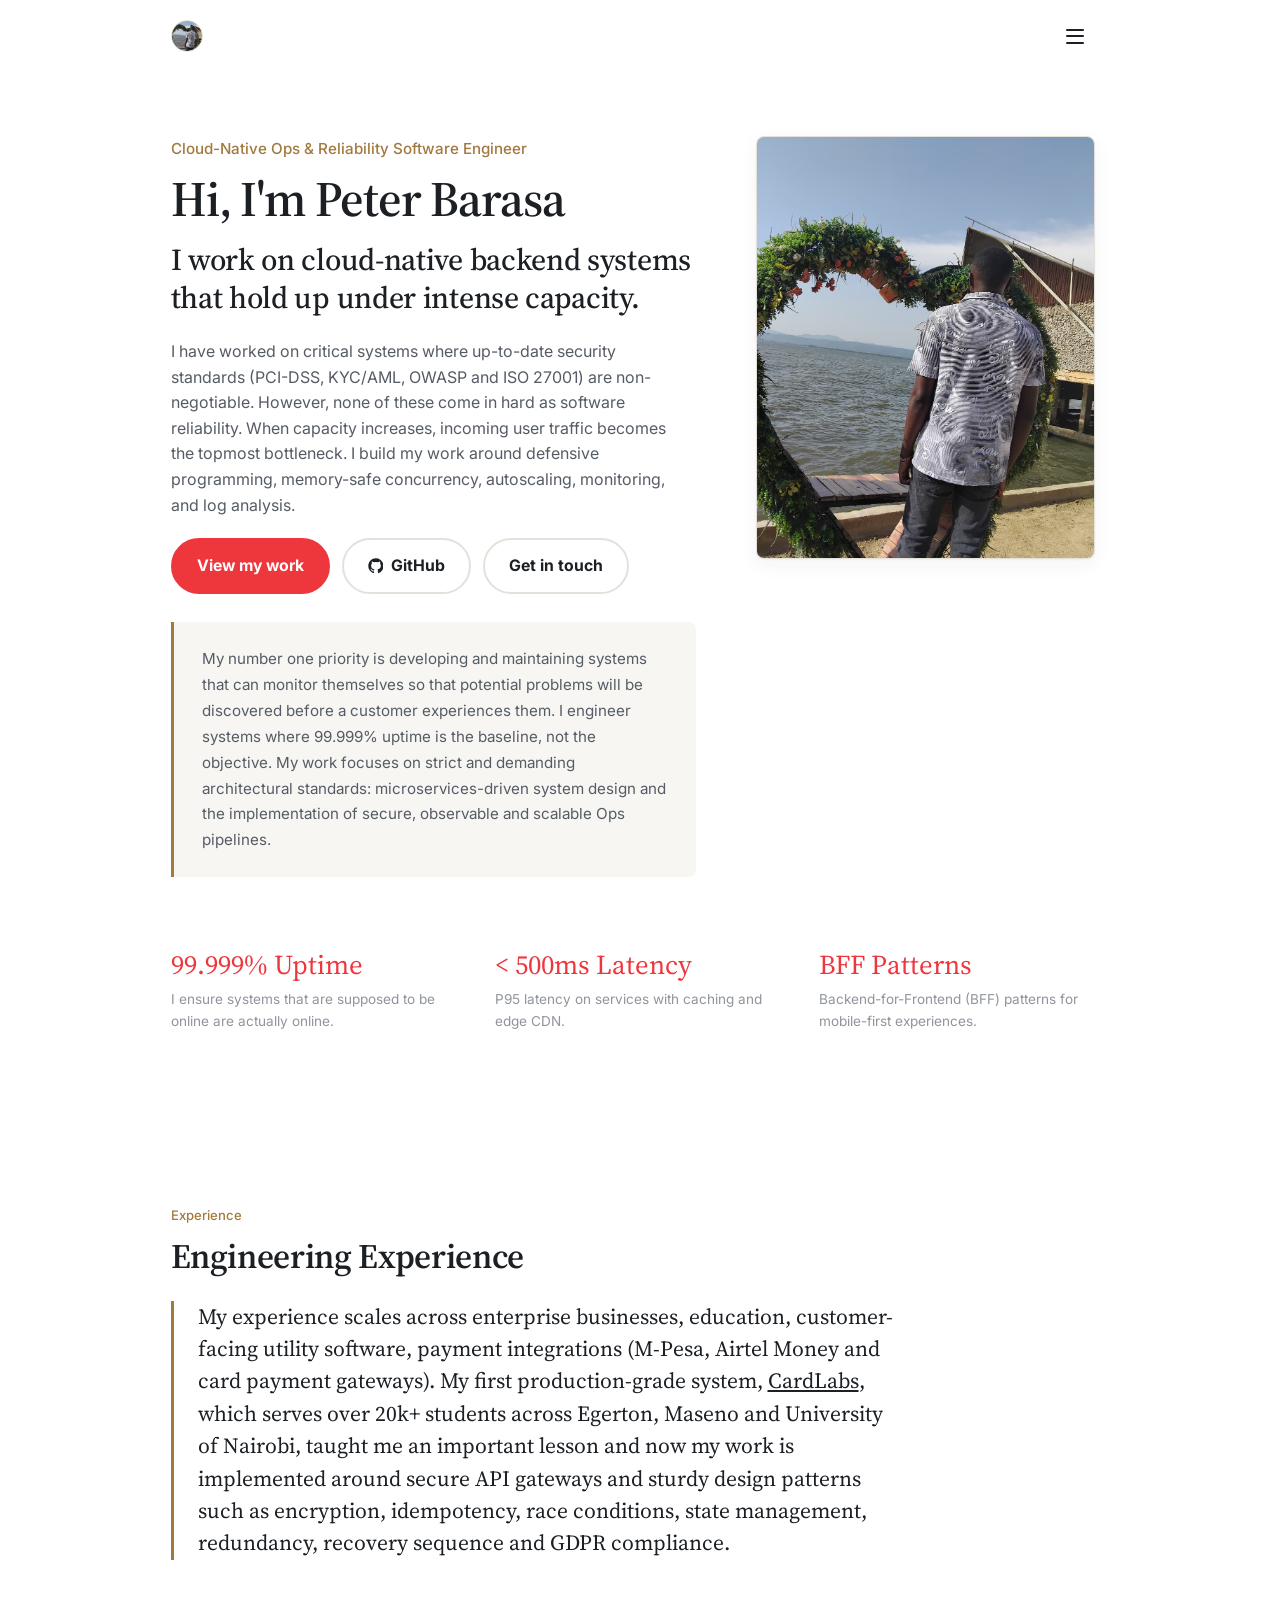
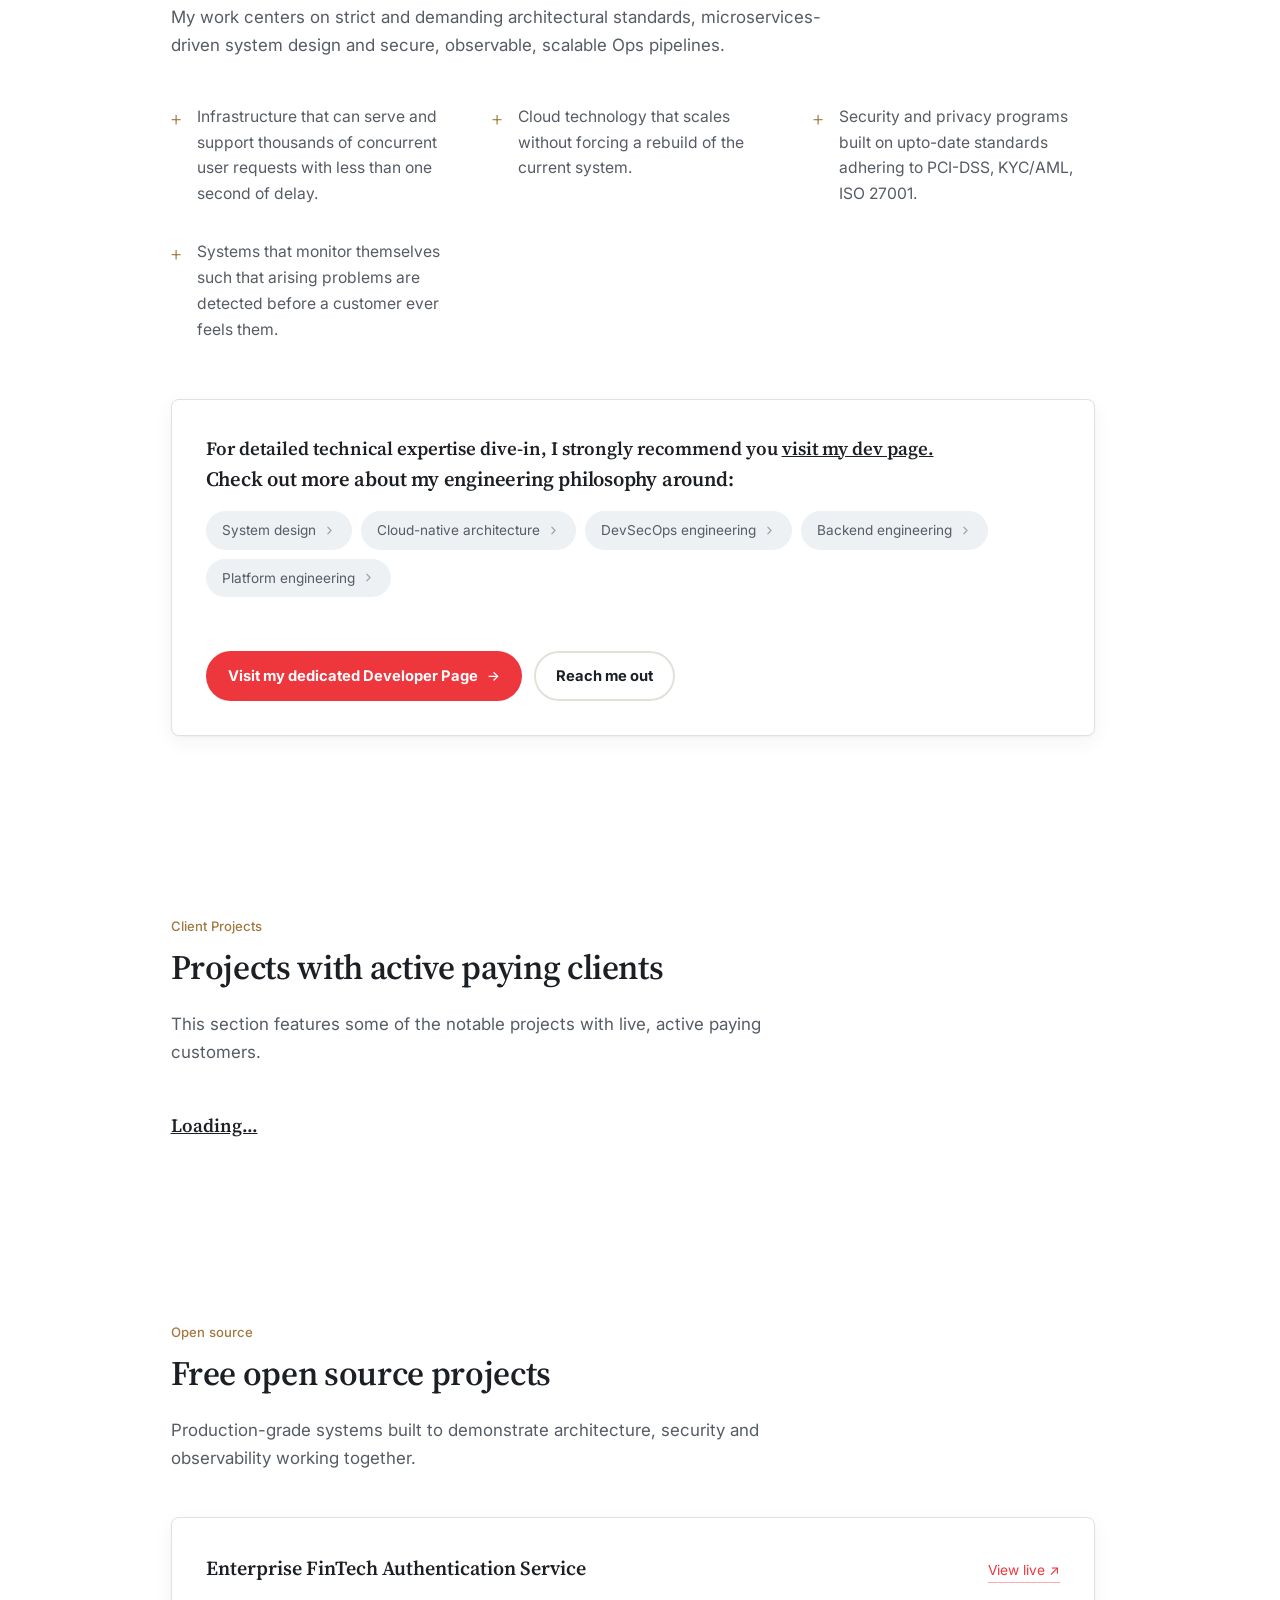
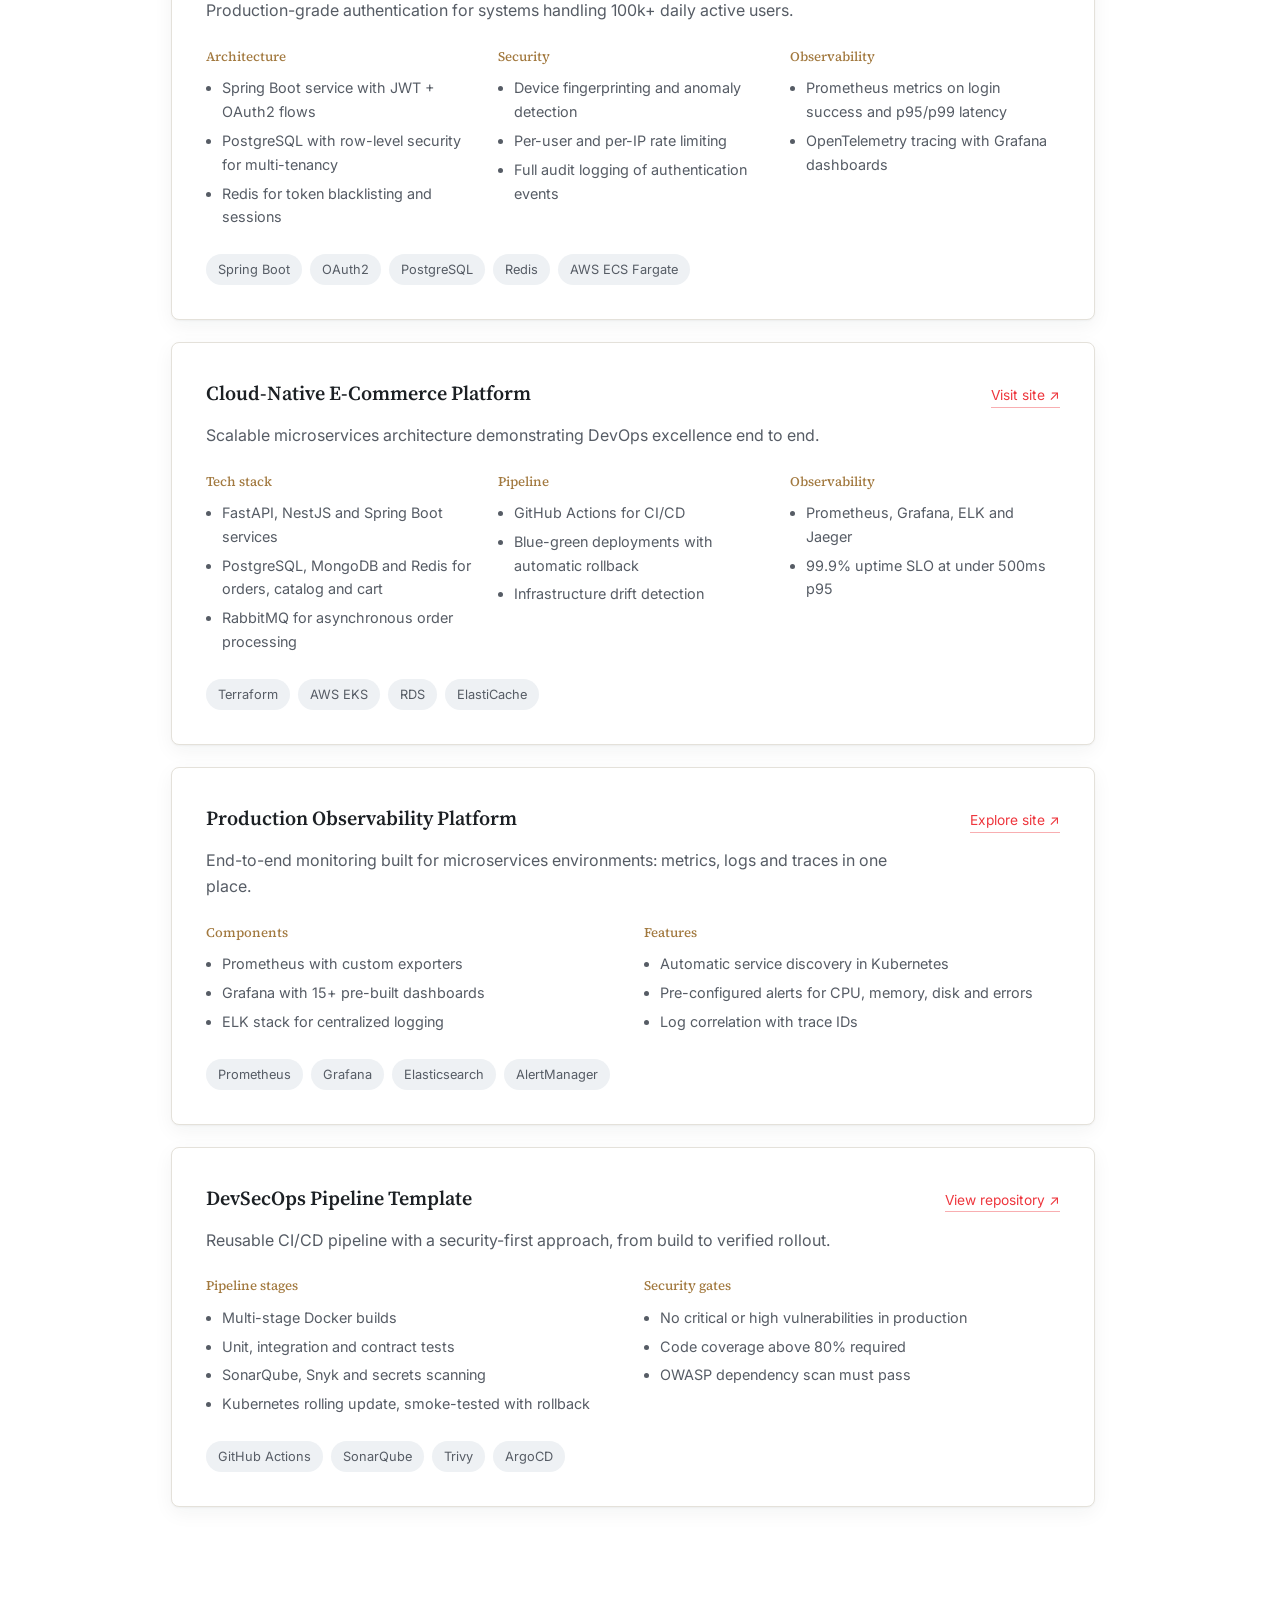
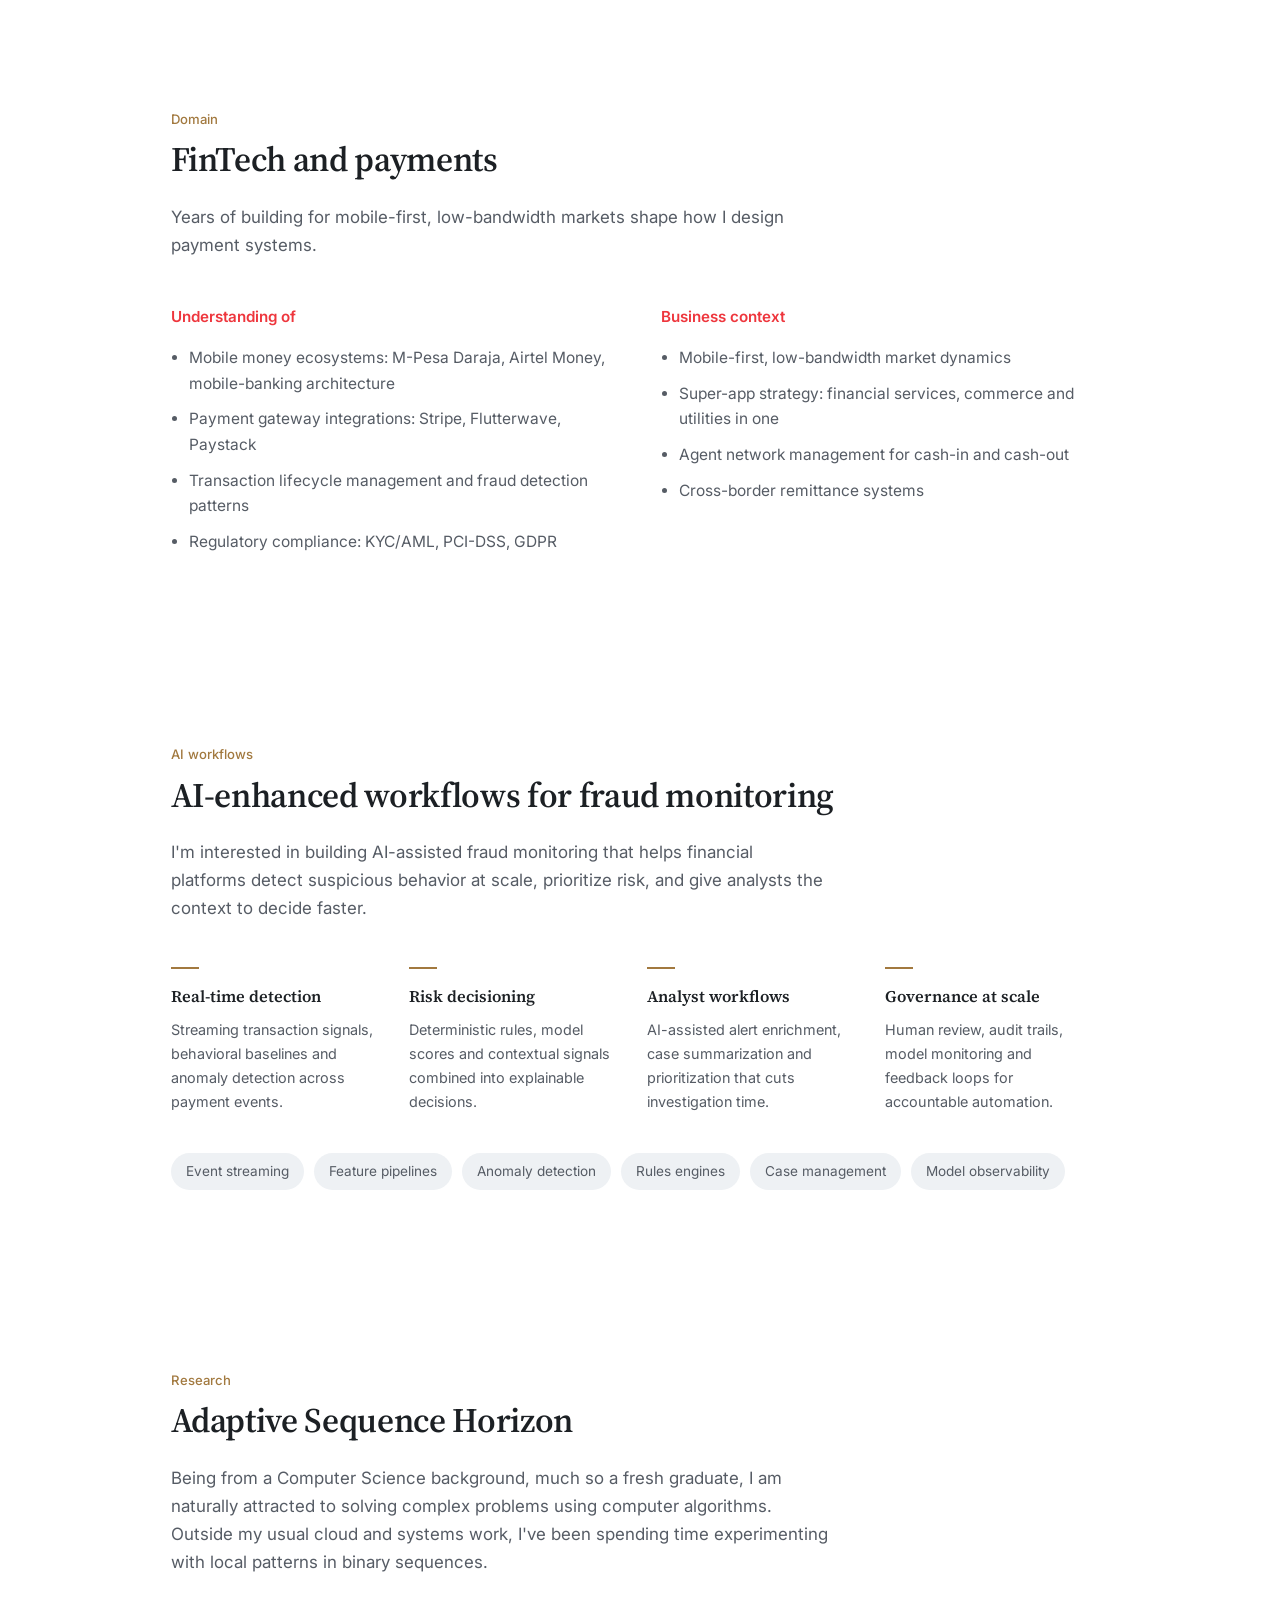
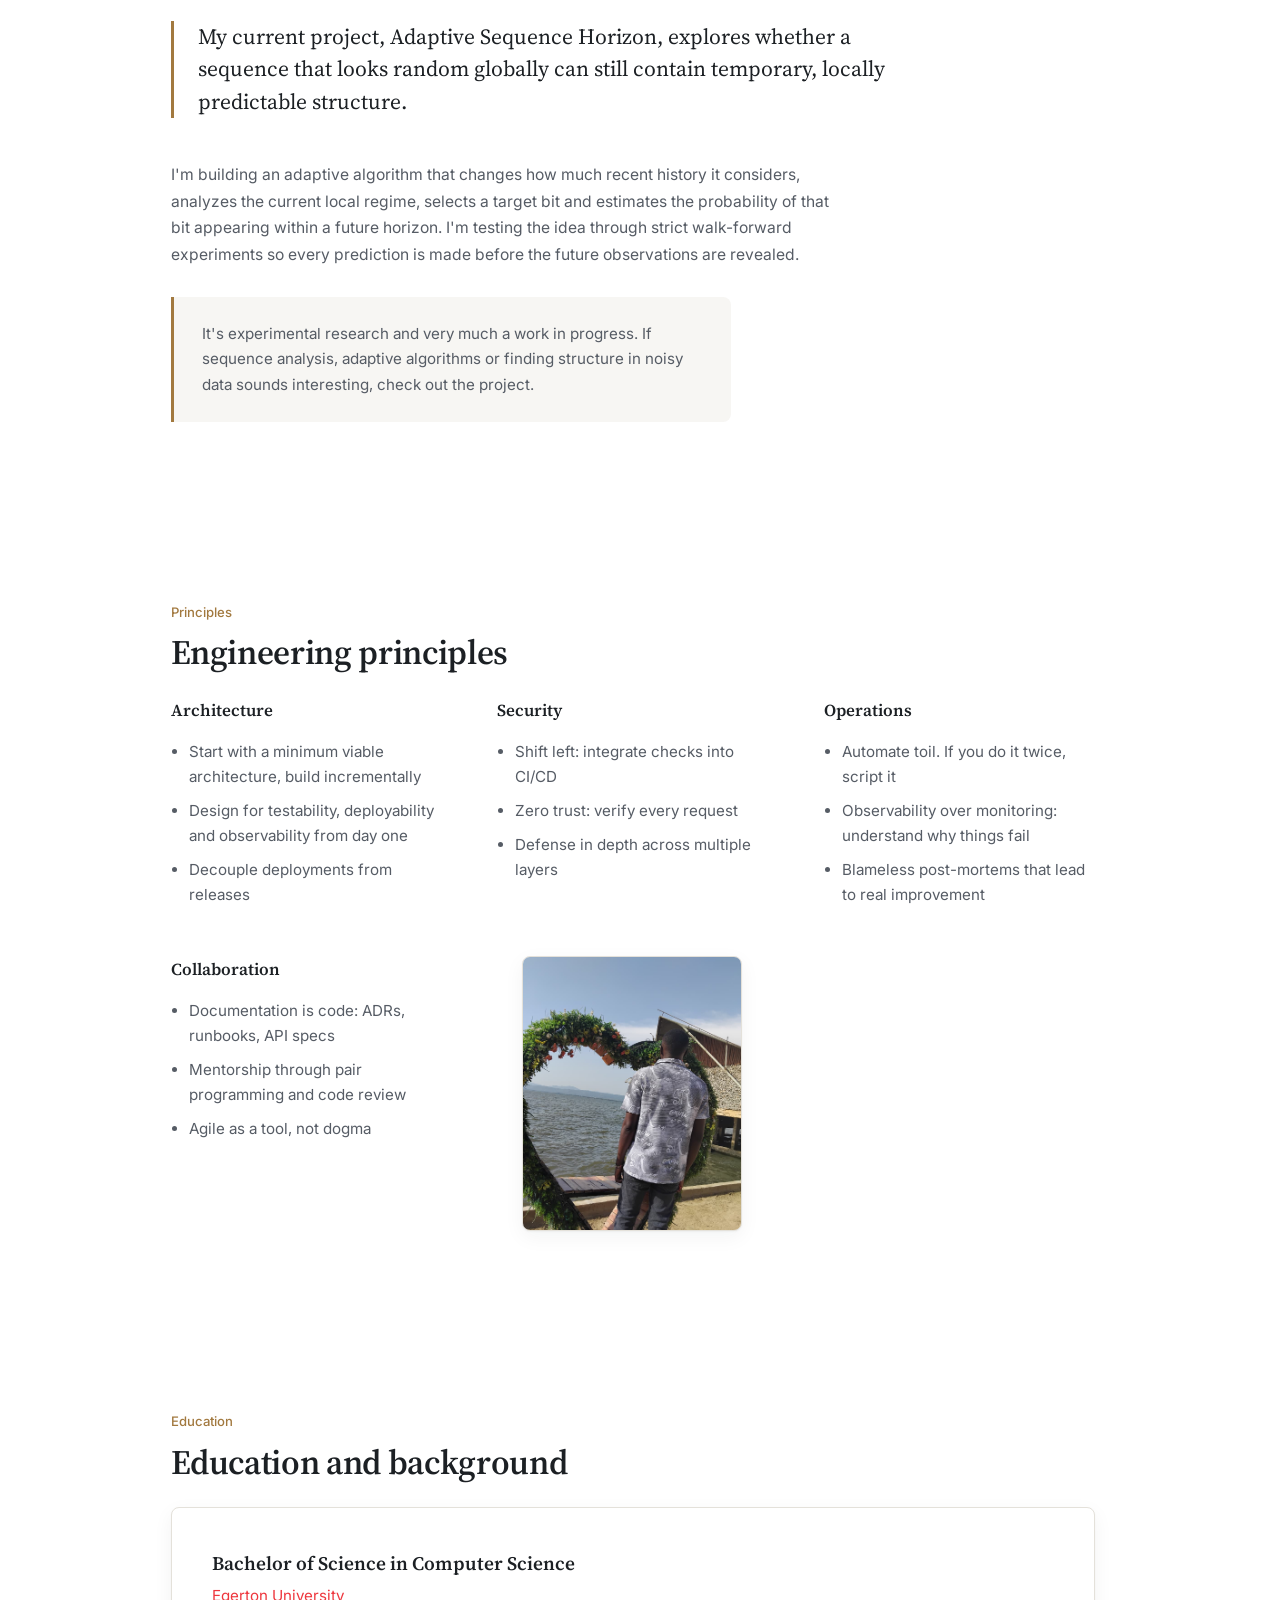
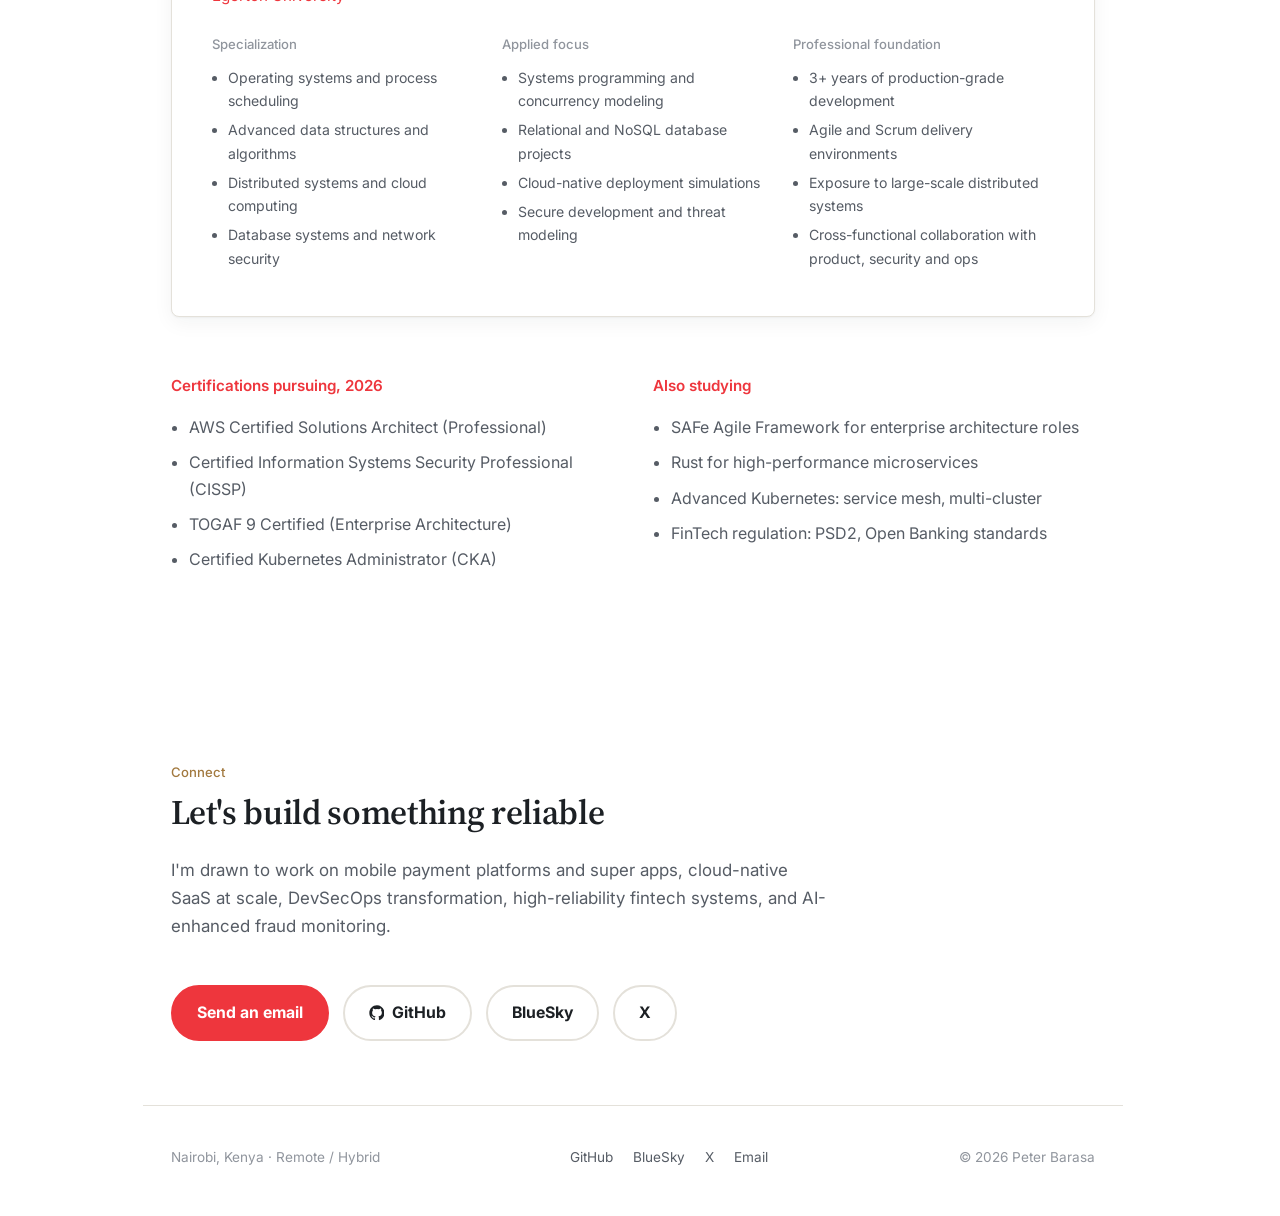
==== index.html @ 42e32252 "Update main.html->index.html for GitHub Pages" ====
<!DOCTYPE html>
<html lang="en">

<head>
  <meta charset="UTF-8">
  <meta name="viewport" content="width=device-width, initial-scale=1, viewport-fit=cover">
  <title>Peter Barasa | Cloud-Native Backend &amp; DevSecOps Engineer</title>
  <link rel="icon"
    href="data:image/svg+xml,<svg xmlns=%22http://www.w3.org/2000/svg%22 viewBox=%220 0 100 100%22><text y=%22.9em%22 font-size=%2290%22>◆</text></svg>">
  <link rel="preconnect" href="https://fonts.googleapis.com">
  <link rel="preconnect" href="https://fonts.gstatic.com" crossorigin>
  <link rel="preload" as="image" href="static/me.jpeg" fetchpriority="high">
  <script>
    document.documentElement.classList.add('fonts-loading');
  </script>
  <link
    href="https://fonts.googleapis.com/css2?family=Source+Serif+4:opsz,wght@8..60,400;8..60,500;8..60,600;8..60,700&family=Inter:wght@400;500;600&display=swap"
    rel="stylesheet">
  <style>
    :root {
      --bg: #ffffff;
      --bg-soft: #f7f6f3;
      --surface: #ffffff;
      --ink: #1c2024;
      --ink-soft: #565c65;
      --ink-faint: #90959d;
      --line: #e4e1da;
      --accent: #EE363D;
      --accent-soft: #eef1f4;
      --gold: #a2793f;
      --gold-soft: #f4ede1;
      --shadow: 0 1px 2px rgba(28, 32, 36, 0.04), 0 6px 20px rgba(28, 32, 36, 0.05);
      --radius: 8px;
      --font-serif: 'Source Serif 4', Georgia, 'Times New Roman', serif;
      --font-sans: 'Inter', -apple-system, BlinkMacSystemFont, 'Segoe UI', sans-serif;
      --header-h: 74px;
      --skel-base: var(--bg-soft);
      --skel-hi: var(--line);
      color-scheme: light;
    }

    @media (prefers-color-scheme: dark) {
      :root:not([data-theme="light"]) {
        --bg: #15171b;
        --bg-soft: #1b1e23;
        --surface: #1e2126;
        --ink: #edeae3;
        --ink-soft: #a4a9b3;
        --ink-faint: #6d7278;
        --line: #2c2f35;
        --accent: #a9c1dd;
        --accent-soft: #232a33;
        --gold: #d3ac74;
        --gold-soft: #2c2416;
        --shadow: 0 1px 2px rgba(0, 0, 0, 0.2), 0 8px 24px rgba(0, 0, 0, 0.3);
        color-scheme: dark;
      }
    }

    :root[data-theme="dark"] {
      --bg: #15171b;
      --bg-soft: #1b1e23;
      --surface: #1e2126;
      --ink: #edeae3;
      --ink-soft: #a4a9b3;
      --ink-faint: #6d7278;
      --line: #2c2f35;
      --accent: #a9c1dd;
      --accent-soft: #232a33;
      --gold: #d3ac74;
      --gold-soft: #2c2416;
      --shadow: 0 1px 2px rgba(0, 0, 0, 0.2), 0 8px 24px rgba(0, 0, 0, 0.3);
      color-scheme: dark;
    }

    * {
      box-sizing: border-box;
    }

    html {
      scroll-behavior: smooth;
      scroll-padding-top: calc(var(--header-h, 74px) + 16px + env(safe-area-inset-top, 0px));
      scrollbar-gutter: stable;
    }

    body {
      margin: 0;
      background: var(--bg);
      color: var(--ink);
      font-family: var(--font-sans);
      font-size: 16px;
      line-height: 1.65;
      padding-top: env(safe-area-inset-top, 0px);
      padding-bottom: env(safe-area-inset-bottom, 0px);
      -webkit-font-smoothing: antialiased;
    }

    img {
      max-width: 100%;
      display: block;
    }

    html.fonts-loading .hero,
    html.fonts-loading .nav-name {
      visibility: hidden;
    }

    a {
      color: inherit;
    }

    ::selection {
      background: var(--accent);
      color: #fff;
    }

    :focus-visible {
      outline: 2px solid var(--accent);
      outline-offset: 3px;
    }

    .wrap {
      width: 100%;
      max-width: 980px;
      margin-inline: auto;
      padding-inline: clamp(20px, 4vw, 28px);
    }

    h1,
    h2,
    h3,
    h4 {
      font-family: var(--font-serif);
      font-weight: 600;
      margin: 0;
      color: var(--ink);
    }

    p {
      margin: 0;
    }

    header.nav {
      position: sticky;
      top: env(safe-area-inset-top, 0px);
      z-index: 80;
      background: color-mix(in srgb, var(--bg) 88%, transparent);
      -webkit-backdrop-filter: blur(12px);
      backdrop-filter: blur(12px);
      transition: background-color .25s ease;
    }

    body.sidebar-locked header.nav {
      background: var(--bg);
    }

    .nav-inner {
      width: 100%;
      max-width: 980px;
      margin-inline: auto;
      padding-inline: clamp(20px, 4vw, 28px);
      padding-block: 16px;
      display: flex;
      align-items: center;
      justify-content: space-between;
      gap: 20px;
    }

    .nav-id {
      display: flex;
      align-items: center;
      gap: 11px;
      text-decoration: none;
      font-family: var(--font-serif);
      font-weight: 600;
      font-size: 1.05rem;
      min-width: 0;
      color: var(--accent);
    }

    .nav-id .avatar {
      width: 32px;
      height: 32px;
      border-radius: 50%;
      border: 1px solid var(--line);
      flex-shrink: 0;
      overflow: hidden;
    }

    .nav-id .avatar img {
      width: 100%;
      height: 100%;
      object-fit: cover;
      display: block;
    }

    .nav-id .nav-name {
      white-space: nowrap;
      overflow: hidden;
      text-overflow: ellipsis;
      min-width: 0;
    }

    .menu-btn {
      --line-w: 18px;
      --line-h: 1.5px;
      --line-gap: 5px;
      --shift: calc(var(--line-h) + var(--line-gap));
      display: flex;
      flex-direction: column;
      align-items: center;
      justify-content: center;
      gap: var(--line-gap);
      width: 40px;
      height: 40px;
      padding: 0;
      margin: 0;
      border: 0;
      border-radius: 8px;
      background: transparent;
      box-shadow: none;
      cursor: pointer;
      flex-shrink: 0;
      -webkit-tap-highlight-color: transparent;
      transition: background-color .15s ease;
    }

    .menu-btn:hover {
      background: var(--accent-soft);
    }

    .menu-btn:active {
      background: color-mix(in srgb, var(--accent-soft) 60%, var(--line));
    }

    .menu-btn .bar {
      display: block;
      width: var(--line-w);
      height: var(--line-h);
      background: var(--ink);
      border-radius: 1px;
      transition: transform .3s cubic-bezier(.4, 0, .2, 1), opacity .2s ease;
      will-change: transform, opacity;
    }

    .menu-btn[aria-expanded="true"] .bar:nth-child(1) {
      transform: translateY(var(--shift)) rotate(45deg);
    }

    .menu-btn[aria-expanded="true"] .bar:nth-child(2) {
      opacity: 0;
    }

    .menu-btn[aria-expanded="true"] .bar:nth-child(3) {
      transform: translateY(calc(-1 * var(--shift))) rotate(-45deg);
    }

    .sidebar-overlay {
      position: fixed;
      top: calc(var(--header-h, 74px) + env(safe-area-inset-top, 0px));
      left: 0;
      right: 0;
      bottom: 0;
      background: rgba(20, 22, 26, 0.35);
      opacity: 0;
      pointer-events: none;
      transition: opacity .28s ease;
      z-index: 60;
    }

    .sidebar-overlay.open {
      opacity: 1;
      pointer-events: auto;
    }

    .sidebar {
      position: fixed;
      top: 0;
      right: 0;
      height: 100%;
      width: min(300px, 80vw);
      padding-top: calc(var(--header-h, 74px) + env(safe-area-inset-top, 0px));
      background: var(--surface);
      border-left: 1px solid var(--line);
      box-shadow: -16px 0 40px -24px rgba(20, 22, 26, .35);
      z-index: 70;
      display: flex;
      flex-direction: column;
      transform: translateX(100%);
      visibility: hidden;
      transition: transform .28s cubic-bezier(.32, .72, .28, 1), visibility 0s linear .28s;
      will-change: transform;
    }

    .sidebar.open {
      transform: translateX(0);
      visibility: visible;
      transition: transform .28s cubic-bezier(.32, .72, .28, 1), visibility 0s;
    }

    nav.links {
      display: flex;
      flex-direction: column;
      gap: 2px;
      padding: 14px 12px;
      overflow-y: auto;
      flex: 1 1 auto;
      font-size: 0.95rem;
      -webkit-overflow-scrolling: touch;
    }

    nav.links a {
      position: relative;
      display: flex;
      align-items: center;
      gap: 13px;
      text-decoration: none;
      color: var(--ink-soft);
      font-weight: 500;
      padding: 12px 14px;
      border-radius: 10px;
      transition: background-color .18s ease, color .18s ease;
    }

    nav.links a svg {
      width: 18px;
      height: 18px;
      flex-shrink: 0;
      opacity: .65;
      transition: opacity .18s ease, color .18s ease;
    }

    nav.links a:hover,
    nav.links a:focus-visible {
      background: var(--accent-soft);
      color: var(--ink);
    }

    nav.links a:hover svg,
    nav.links a:focus-visible svg {
      opacity: 1;
      color: var(--accent);
    }

    nav.links a.active {
      background: var(--accent-soft);
      color: var(--accent);
      font-weight: 600;
    }

    nav.links a.active svg {
      opacity: 1;
      color: var(--accent);
    }

    nav.links a.active::before {
      content: "";
      position: absolute;
      right: -12px;
      top: 50%;
      transform: translateY(-50%);
      width: 3px;
      height: 20px;
      border-radius: 3px 0 0 3px;
      background: var(--accent);
    }

    .sidebar-foot {
      margin-top: auto;
      padding: 14px 16px calc(16px + env(safe-area-inset-bottom, 0px));
      border-top: 1px solid var(--line);
      display: flex;
      gap: 8px;
    }

    .sidebar-foot a {
      flex: 1 1 0;
      text-align: center;
      text-decoration: none;
      font-size: 0.78rem;
      font-weight: 500;
      color: var(--ink-soft);
      background: var(--bg-soft);
      border: 1px solid var(--line);
      padding: 9px 6px;
      border-radius: 10px;
      transition: color .18s ease, border-color .18s ease;
    }

    .sidebar-foot a:hover {
      color: var(--accent);
      border-color: var(--accent);
    }

    body.sidebar-locked {
      overflow: hidden;
    }

    @media (prefers-reduced-motion: reduce) {

      .sidebar,
      .sidebar-overlay,
      nav.links a,
      nav.links a svg,
      .menu-btn .bar {
        transition: none !important;
      }
    }

    section {
      padding-block: clamp(56px, 8vw, 88px);
    }

    section.alt {
      background: var(--bg-soft);
    }

    .eyebrow {
      font-size: 0.82rem;
      color: var(--gold);
      margin-bottom: 14px;
      font-weight: 500;
    }

    h2 {
      font-size: clamp(1.6rem, 2.8vw, 2.15rem);
      margin-bottom: 16px;
      letter-spacing: -0.01em;
    }

    .lede {
      color: var(--ink-soft);
      max-width: 60ch;
      margin-bottom: clamp(28px, 4vw, 44px);
      font-size: 1.06rem;
    }

    /* ---------------------------------------------------------------
       HERO
       --------------------------------------------------------------- */

    .hero {
      padding-block: clamp(32px, 5vw, 72px) clamp(40px, 6vw, 80px);
    }

    .hero-grid {
      display: grid;
      grid-template-columns: minmax(0, 1.12fr) minmax(0, 0.72fr);
      gap: clamp(28px, 5vw, 60px);
      align-items: start;
    }

    .hero .role {
      font-size: clamp(0.82rem, 1.4vw, 0.95rem);
      color: var(--gold);
      font-weight: 500;
      margin-bottom: 10px;
    }

    .hero h1 {
      font-size: clamp(1.9rem, 5.4vw, 3.1rem);
      line-height: 1.13;
      letter-spacing: -0.02em;
      margin-bottom: 14px;
      text-wrap: balance;
    }

    .hero .headline {
      font-family: var(--font-serif);
      font-size: clamp(1.35rem, 3vw, 1.9rem);
      line-height: 1.25;
      letter-spacing: -0.01em;
      font-weight: 500;
      color: var(--ink);
      margin-bottom: 22px;
      max-width: 42ch;
      text-wrap: balance;
    }

    .hero .desc-primary {
      color: var(--ink-soft);
      font-size: clamp(0.92rem, 1.3vw, 1rem);
      max-width: 50ch;
      margin-bottom: 20px;
      line-height: 1.6;
    }

    /* --- Hero callout: "Operating principle" (minimal) --- */

    .hero-note {
      margin-top: 28px;
      max-width: 56ch;
      padding: clamp(18px, 2.6vw, 24px) clamp(20px, 3vw, 28px);
      background: var(--bg-soft);
      border-left: 3px solid var(--gold);
      border-radius: 0 var(--radius) var(--radius) 0;
    }

    .hero-note p {
      color: var(--ink-soft);
      font-size: 0.95rem;
      line-height: 1.7;
    }

    .hero-ctas {
      display: flex;
      gap: 12px;
      flex-wrap: nowrap;
    }

    .btn {
      font-family: var(--font-sans);
      font-size: 0.99rem;
      font-weight: bold;
      padding: 13px 24px;
      border-radius: 40px;
      text-decoration: none;
      display: inline-flex;
      align-items: center;
      gap: 8px;
      border: 2px solid var(--line);
      color: var(--ink);
      transition: border-color .15s ease, background-color .15s ease;
      white-space: nowrap;
    }

    .btn.primary {
      background: var(--accent);
      border-color: var(--accent);
      color: #fff;
    }

    .btn.primary:hover {
      background: color-mix(in srgb, var(--accent) 85%, black);
    }

    .btn:not(.primary):hover {
      border-color: var(--accent);
    }

    .btn-icon {
      width: 1em;
      height: 1em;
      display: block;
      flex-shrink: 0;
    }

    .hero-photo {
      justify-self: end;
      width: 100%;
      max-width: 340px;
      aspect-ratio: 4 / 5;
      border-radius: var(--radius);
      overflow: hidden;
      border: 1px solid var(--line);
      background: var(--bg-soft);
      box-shadow: var(--shadow);
    }

    .hero-photo img {
      width: 100%;
      height: 100%;
      object-fit: cover;
      object-position: center 22%;
    }

    .stat-strip {
      display: grid;
      grid-template-columns: repeat(3, minmax(0, 1fr));
      gap: clamp(24px, 4vw, 48px);
      margin-top: clamp(44px, 6vw, 68px);
      padding-top: 0;
    }

    .stat-strip .stat {
      padding-block: 4px;
    }

    .stat .num {
      font-family: var(--font-serif);
      font-size: clamp(1.35rem, 3vw, 1.7rem);
      color: var(--accent);
      display: block;
      line-height: 1.2;
    }

    .stat .label {
      font-size: 0.85rem;
      color: var(--ink-faint);
      margin-top: 6px;
      display: block;
    }

    .quote-block {
      font-family: var(--font-serif);
      font-size: clamp(1.15rem, 2.2vw, 1.35rem);
      line-height: 1.5;
      color: var(--ink);
      max-width: 66ch;
      margin: 0 0 clamp(32px, 4vw, 44px);
      padding-left: clamp(16px, 3vw, 24px);
      border-left: 3px solid var(--gold);
    }

    .motive-list {
      display: grid;
      grid-template-columns: repeat(auto-fit, minmax(260px, 1fr));
      gap: 32px 40px;
    }

    .motive-list .item {
      display: flex;
      gap: 16px;
    }

    .motive-list .mark {
      font-family: var(--font-serif);
      color: var(--gold);
      font-size: 1.2rem;
      flex-shrink: 0;
      line-height: 1.6;
    }

    .motive-list p {
      color: var(--ink-soft);
      font-size: 0.98rem;
    }

    .role-chips {
      display: flex;
      flex-wrap: wrap;
      gap: 10px;
      margin-top: 40px;
    }

    .chip {
      font-size: 0.85rem;
      color: var(--ink-soft);
      background: var(--accent-soft);
      padding: 7px 15px;
      border-radius: 40px;
    }

    /* ---------------------------------------------------------------
       ENGINEERING PHILOSOPHY TOPICS PANEL
       --------------------------------------------------------------- */

    .philosophy-topics {
      margin-top: clamp(36px, 5vw, 56px);
      padding: clamp(22px, 3.2vw, 34px);
      background: var(--surface);
      border: 1px solid var(--line);
      border-radius: var(--radius);
      box-shadow: var(--shadow);
    }

    .philosophy-topics .topics-title {
      font-family: var(--font-serif);
      font-size: clamp(1.05rem, 2.2vw, 1.28rem);
      font-weight: 600;
      line-height: 1.4;
      letter-spacing: -0.01em;
      color: var(--ink);
      margin-bottom: 18px;
    }

    .philosophy-topics .role-chips {
      margin-top: 0;
      gap: 9px;
    }

    a.chip {
      display: inline-flex;
      align-items: center;
      gap: 7px;
      text-decoration: none;
      border: 1px solid transparent;
    }

    a.chip .chip-arrow {
      width: 13px;
      height: 13px;
      flex-shrink: 0;
      opacity: .5;
      transition: transform .18s ease, opacity .18s ease;
    }

    a.chip:hover,
    a.chip:focus-visible {
      background: var(--bg);
      color: var(--accent);
      border-color: color-mix(in srgb, var(--accent) 45%, transparent);
    }

    a.chip:hover .chip-arrow,
    a.chip:focus-visible .chip-arrow {
      opacity: 1;
      transform: translateX(2px);
    }

    .topics-cta {
      display: flex;
      align-items: center;
      flex-wrap: wrap;
      gap: 12px;
      margin-top: clamp(22px, 3vw, 28px);
      padding-top: clamp(20px, 3vw, 26px);
    }

    .topics-cta .btn {
      font-size: 0.92rem;
      padding: 11px 20px;
    }

    @media (prefers-reduced-motion: reduce) {

      a.chip,
      a.chip .chip-arrow {
        transition: none !important;
      }
    }

    .arsenal-list {
      display: flex;
      flex-direction: column;
    }

    .arsenal-row {
      display: grid;
      grid-template-columns: minmax(180px, 240px) 1fr;
      gap: clamp(16px, 4vw, 32px);
      padding-block: clamp(24px, 3.5vw, 36px);
    }

    .arsenal-row h3 {
      font-size: 1.12rem;
    }

    .arsenal-row .kicker {
      display: block;
      font-size: 0.82rem;
      color: var(--gold);
      margin-bottom: 6px;
      font-family: var(--font-sans);
      font-weight: 500;
    }

    .arsenal-row .tools {
      color: var(--ink-faint);
      font-size: 0.88rem;
      margin-top: 10px;
    }

    .arsenal-row ul {
      margin: 0;
      padding-left: 18px;
      color: var(--ink-soft);
      font-size: 0.95rem;
    }

    .arsenal-row li {
      margin-bottom: 6px;
    }

    .project {
      background: var(--surface);
      border: 1px solid var(--line);
      border-radius: var(--radius);
      padding: clamp(22px, 3.4vw, 34px);
      margin-bottom: 22px;
      box-shadow: var(--shadow);
    }

    .project-head {
      display: flex;
      justify-content: space-between;
      align-items: baseline;
      gap: 16px;
      flex-wrap: wrap;
      margin-bottom: 12px;
    }

    .project-head h3 {
      font-size: 1.25rem;
    }

    .project-head a.visit {
      font-size: 0.86rem;
      color: var(--accent);
      text-decoration: none;
      border-bottom: 1px solid color-mix(in srgb, var(--accent) 40%, transparent);
      white-space: nowrap;
      font-family: var(--font-sans);
    }

    .project-head a.visit:hover {
      border-color: var(--accent);
    }

    .project p.desc {
      color: var(--ink-soft);
      margin-bottom: 22px;
      max-width: 70ch;
    }

    .project-cols {
      display: grid;
      grid-template-columns: repeat(auto-fit, minmax(190px, 1fr));
      gap: 22px;
      margin-bottom: 20px;
    }

    .project-cols h4 {
      font-size: 0.82rem;
      color: var(--gold);
      margin: 0 0 9px;
      font-weight: 500;
    }

    .project-cols ul {
      margin: 0;
      padding-left: 16px;
      font-size: 0.9rem;
      color: var(--ink-soft);
    }

    .project-cols li {
      margin-bottom: 5px;
    }

    .stack-row {
      display: flex;
      flex-wrap: wrap;
      gap: 8px;
    }

    .stack-row span {
      font-size: 0.8rem;
      color: var(--ink-soft);
      background: var(--accent-soft);
      padding: 5px 12px;
      border-radius: 40px;
    }

    .two-col {
      display: grid;
      grid-template-columns: repeat(auto-fit, minmax(260px, 1fr));
      gap: clamp(28px, 5vw, 56px);
    }

    .two-col h4 {
      font-size: 0.95rem;
      color: var(--accent);
      margin-bottom: 16px;
      font-family: var(--font-sans);
      font-weight: 600;
    }

    .two-col ul {
      margin: 0;
      padding-left: 18px;
      color: var(--ink-soft);
      font-size: 0.97rem;
    }

    .two-col li {
      margin-bottom: 10px;
    }

    .flow-grid {
      display: grid;
      grid-template-columns: repeat(auto-fit, minmax(190px, 1fr));
      gap: clamp(22px, 3vw, 28px);
      margin-bottom: 36px;
    }

    .flow-card h4 {
      font-size: 1.02rem;
      margin-bottom: 8px;
      font-family: var(--font-serif);
    }

    .flow-card p {
      font-size: 0.9rem;
      color: var(--ink-soft);
    }

    .flow-card .rule {
      width: 28px;
      height: 2px;
      background: var(--gold);
      margin-bottom: 14px;
    }

    .principle-grid {
      display: grid;
      grid-template-columns: repeat(3, minmax(0, 1fr));
      gap: clamp(28px, 4vw, 40px) clamp(32px, 5vw, 56px);
    }

    .principle-grid h4 {
      font-size: 1.05rem;
      margin-bottom: 14px;
    }

    .principle-grid ul {
      margin: 0;
      padding-left: 18px;
      color: var(--ink-soft);
      font-size: 0.95rem;
    }

    .principle-grid li {
      margin-bottom: 9px;
    }

    .principle-photo {
      justify-self: center;
      align-self: start;
      width: 100%;
      max-width: 220px;
      aspect-ratio: 4 / 5;
      border-radius: var(--radius);
      border: 1px solid var(--line);
      box-shadow: var(--shadow);
    }

    .principle-photo img {
      width: 100%;
      height: 100%;
      object-fit: cover;
      object-position: center 22%;
    }

    .edu-block {
      background: var(--surface);
      border: 1px solid var(--line);
      border-radius: var(--radius);
      padding: clamp(24px, 4vw, 40px);
      box-shadow: var(--shadow);
    }

    .edu-block h3 {
      font-size: 1.2rem;
      margin-bottom: 4px;
    }

    .edu-block .school {
      color: var(--accent);
      font-size: 0.95rem;
      margin-bottom: 26px;
      display: block;
      font-family: var(--font-sans);
    }

    .edu-cols {
      display: grid;
      grid-template-columns: repeat(auto-fit, minmax(200px, 1fr));
      gap: clamp(22px, 3vw, 30px);
    }

    .edu-cols h4 {
      font-size: 0.82rem;
      color: var(--ink-faint);
      margin-bottom: 10px;
      font-family: var(--font-sans);
      font-weight: 500;
    }

    .edu-cols ul {
      margin: 0;
      padding-left: 16px;
      font-size: 0.88rem;
      color: var(--ink-soft);
    }

    .edu-cols li {
      margin-bottom: 6px;
    }

    .cert-cols {
      display: grid;
      grid-template-columns: repeat(auto-fit, minmax(240px, 1fr));
      gap: clamp(28px, 4vw, 40px);
      margin-top: 56px;
    }

    .cert-cols h4 {
      font-size: 0.95rem;
      color: var(--accent);
      margin-bottom: 16px;
      font-family: var(--font-sans);
      font-weight: 600;
    }

    .cert-cols ul {
      margin: 0;
      padding-left: 18px;
      color: var(--ink-soft);
    }

    .cert-cols li {
      margin-bottom: 9px;
    }

    .connect-ctas {
      display: flex;
      gap: 14px;
      flex-wrap: wrap;
    }

    footer {
      padding: 40px 0 48px;
      border-top: 1px solid var(--line);
    }

    .footer-inner {
      display: flex;
      justify-content: space-between;
      align-items: center;
      flex-wrap: wrap;
      gap: 14px;
      font-size: 0.85rem;
      color: var(--ink-faint);
    }

    .footer-links {
      display: flex;
      gap: 20px;
      flex-wrap: wrap;
    }

    .footer-links a {
      text-decoration: none;
      color: var(--ink-soft);
    }

    .footer-links a:hover {
      color: var(--accent);
    }

    .media {
      position: relative;
      overflow: hidden;
      background-color: var(--skel-base);
      background-image: linear-gradient(90deg,
          var(--skel-base) 25%,
          var(--skel-hi) 37%,
          var(--skel-base) 63%);
      background-size: 400% 100%;
      background-repeat: no-repeat;
      background-position: 100% 50%;
      animation: skeleton-sweep 1.4s ease-in-out infinite;
    }

    @keyframes skeleton-sweep {
      0% {
        background-position: 100% 50%;
      }

      100% {
        background-position: 0% 50%;
      }
    }

    .media>img {
      opacity: 0;
      transition: opacity .35s ease;
    }

    .media.is-loaded,
    .media.is-error {
      animation: none;
      background-image: none;
    }

    .media.is-loaded>img,
    .media.is-error>img {
      opacity: 1;
    }

    @media (prefers-reduced-motion: reduce) {
      .media {
        animation: none;
      }

      .media>img {
        transition: none;
      }
    }

    /* ---------------------------------------------------------------
       RESPONSIVE
       --------------------------------------------------------------- */

    @media (max-width: 900px) {
      .hero-grid {
        grid-template-columns: 1fr;
        gap: 26px;
      }

      .hero-photo {
        order: -1;
        justify-self: start;
        width: clamp(170px, 34vw, 250px);
        max-width: none;
      }

      .stat-strip {
        grid-template-columns: 1fr;
        gap: 20px;
      }

      .principle-grid {
        grid-template-columns: repeat(2, minmax(0, 1fr));
      }
    }

    @media (max-width: 560px) {
      body {
        font-size: 15.5px;
      }

      .nav-inner {
        padding-block: 13px;
      }

      .hero-ctas {
        flex-direction: row;
        flex-wrap: nowrap;
        gap: 6px;
      }

      .hero-ctas .btn {
        flex: 1 1 0;
        min-width: 0;
        justify-content: center;
        padding: 11px 6px;
        font-size: clamp(0.72rem, 2.7vw, 0.84rem);
        gap: 5px;
      }

      .hero-ctas .btn-icon {
        width: 0.95em;
        height: 0.95em;
      }

      .hero-note {
        margin-top: 22px;
        max-width: none;
      }

      .project-head {
        flex-direction: column;
        align-items: flex-start;
        gap: 6px;
      }

      .connect-ctas {
        flex-direction: column;
        align-items: stretch;
      }

      .connect-ctas .btn {
        justify-content: center;
      }

      .footer-inner {
        flex-direction: column;
        align-items: flex-start;
      }

      .principle-grid {
        grid-template-columns: 1fr;
      }

      .principle-photo {
        max-width: 200px;
      }

      .topics-cta {
        flex-direction: column;
        align-items: stretch;
        gap: 10px;
      }

      .topics-cta .btn {
        justify-content: center;
      }

      .philosophy-topics .role-chips {
        gap: 8px;
      }
    }

    @media (max-width: 380px) {
      .nav-id .nav-name {
        font-size: 0.98rem;
      }

      .hero-photo {
        width: clamp(150px, 46vw, 200px);
      }

      .hero-ctas {
        gap: 5px;
      }

      .hero-ctas .btn {
        padding: 10px 5px;
        font-size: 0.72rem;
        gap: 4px;
      }
    }
  </style>
</head>

<body>
  <header class="nav">
    <div class="nav-inner">
      <a class="nav-id" href="#top">
        <span class="avatar media">
          <img src="static/me.jpeg" alt="Peter Barasa" width="32" height="32" decoding="async">
        </span>
      </a>
      <button type="button" class="menu-btn" id="menuBtn" aria-expanded="false" aria-controls="sidebar"
        aria-label="Open menu">
        <span class="bar"></span>
        <span class="bar"></span>
        <span class="bar"></span>
      </button>
    </div>
  </header>

  <div class="sidebar-overlay" id="sidebarOverlay"></div>

  <aside class="sidebar" id="sidebar" aria-hidden="true">
    <nav class="links" aria-label="Section navigation">
      <a href="#philosophy">
        <svg viewBox="0 0 24 24" fill="none" stroke="currentColor" stroke-width="1.7" stroke-linecap="round"
          stroke-linejoin="round" aria-hidden="true">
          <path d="M9 18h6" />
          <path d="M10 22h4" />
          <path
            d="M15.09 14c.18-.98.65-1.74 1.41-2.5A4.65 4.65 0 0 0 18 8 6 6 0 0 0 6 8c0 1 .23 2.23 1.5 3.5A4.61 4.61 0 0 1 8.91 14" />
        </svg>
        Philosophy
      </a>
      <a href="#arsenal">
        <svg viewBox="0 0 24 24" fill="none" stroke="currentColor" stroke-width="1.7" stroke-linecap="round"
          stroke-linejoin="round" aria-hidden="true">
          <path d="M21 8.5 12 3.5 3 8.5v7L12 20.5l9-5v-7Z" />
          <path d="M3 8.5 12 13.5l9-5" />
          <path d="M12 13.5v7" />
        </svg>
        Arsenal
      </a>
      <a href="#projects">
        <svg viewBox="0 0 24 24" fill="none" stroke="currentColor" stroke-width="1.7" stroke-linecap="round"
          stroke-linejoin="round" aria-hidden="true">
          <path d="m12 2 9 5-9 5-9-5 9-5Z" />
          <path d="m3 12 9 5 9-5" />
          <path d="m3 17 9 5 9-5" />
        </svg>
        Projects
      </a>
      <a href="#domain">
        <svg viewBox="0 0 24 24" fill="none" stroke="currentColor" stroke-width="1.7" stroke-linecap="round"
          stroke-linejoin="round" aria-hidden="true">
          <rect x="2" y="5" width="20" height="14" rx="2.5" />
          <path d="M2 10h20" />
        </svg>
        FinTech
      </a>
      <a href="#ai-workflows">
        <svg viewBox="0 0 24 24" fill="none" stroke="currentColor" stroke-width="1.7" stroke-linecap="round"
          stroke-linejoin="round" aria-hidden="true">
          <path d="M12 2.5 13.9 8 19.5 9.9 13.9 11.8 12 17.3 10.1 11.8 4.5 9.9 10.1 8 12 2.5Z" />
          <path d="M18.5 15.5 19.3 17.7 21.5 18.5 19.3 19.3 18.5 21.5 17.7 19.3 15.5 18.5 17.7 17.7 18.5 15.5Z" />
        </svg>
        AI Workflows
      </a>
      <a href="#research">
        <svg viewBox="0 0 24 24" fill="none" stroke="currentColor" stroke-width="1.7" stroke-linecap="round"
          stroke-linejoin="round" aria-hidden="true">
          <path d="M3 17 9 11l4 4 8-8" />
          <path d="M15 7h6v6" />
        </svg>
        Research
      </a>
      <a href="#education">
        <svg viewBox="0 0 24 24" fill="none" stroke="currentColor" stroke-width="1.7" stroke-linecap="round"
          stroke-linejoin="round" aria-hidden="true">
          <path d="M22 9.5 12 4.5 2 9.5l10 5 10-5Z" />
          <path d="M6 11.8V16c0 1.4 2.7 2.5 6 2.5s6-1.1 6-2.5v-4.2" />
        </svg>
        Education
      </a>
      <a href="#connect">
        <svg viewBox="0 0 24 24" fill="none" stroke="currentColor" stroke-width="1.7" stroke-linecap="round"
          stroke-linejoin="round" aria-hidden="true">
          <rect x="2.5" y="4.5" width="19" height="15" rx="2.5" />
          <path d="m3.5 7 8.5 6 8.5-6" />
        </svg>
        Connect
      </a>
    </nav>
    <div class="sidebar-foot">
      <a href="https://github.com/barasapeter" target="_blank" rel="noopener">GitHub</a>
      <a href="https://bsky.app/profile/barasapeter.bsky.social" target="_blank" rel="noopener">BlueSky</a>
      <a href="https://x.com/devilmusk" target="_blank" rel="noopener">X</a>
    </div>
  </aside>

  <main id="top">
    <section class="hero wrap">
      <div class="hero-grid">
        <div>
          <p class="role">Cloud-Native Ops &amp; Reliability Software Engineer</p>
          <h1>Hi, I'm Peter Barasa</h1>
          <p class="headline">I work on cloud-native backend systems that hold up under intense capacity.</p>
          <p class="desc desc-primary">I have worked on critical systems where up-to-date security standards
            (PCI-DSS, KYC/AML, OWASP and ISO 27001) are non-negotiable. However, none of these come in hard as
            software
            reliability. When capacity increases, incoming user traffic becomes the topmost bottleneck.

            I build my work around defensive programming, memory-safe concurrency, autoscaling, monitoring, and log
            analysis.
          </p>
          <div class="hero-ctas">
            <a class="btn primary" href="#projects">View my work</a>
            <a class="btn" href="https://github.com/barasapeter" target="_blank" rel="noopener">
              <svg class="btn-icon" viewBox="0 0 24 24" fill="currentColor" aria-hidden="true" focusable="false">
                <path
                  d="M12 .5C5.73.5.5 5.73.5 12c0 5.08 3.29 9.39 7.86 10.91.58.11.79-.25.79-.56v-2.17c-3.2.7-3.87-1.37-3.87-1.37-.53-1.34-1.3-1.7-1.3-1.7-1.06-.72.08-.71.08-.71 1.17.08 1.79 1.2 1.79 1.2 1.04 1.79 2.73 1.27 3.4.97.11-.75.41-1.27.74-1.56-2.55-.29-5.24-1.28-5.24-5.68 0-1.25.45-2.28 1.18-3.08-.12-.29-.51-1.46.11-3.05 0 0 .97-.31 3.18 1.18a11 11 0 0 1 5.79 0c2.21-1.49 3.18-1.18 3.18-1.18.62 1.59.23 2.76.11 3.05.73.8 1.18 1.83 1.18 3.08 0 4.41-2.7 5.38-5.26 5.67.42.36.79 1.07.79 2.16v3.2c0 .31.21.68.8.56C20.21 21.39 23.5 17.08 23.5 12 23.5 5.73 18.27.5 12 .5z" />
              </svg>
              GitHub
            </a>
            <a class="btn"
              href="https://cardlabs.cloud/cdn-cgi/l/email-protection#9bf9fae9fae8faebfeeffee9aea9dbfcf6faf2f7b5f8f4f6">Get
              in touch</a>
          </div>

          <aside class="hero-note">
            <p>My number one priority is developing and maintaining systems that can monitor themselves so that
              potential problems will be discovered before a customer experiences them.

              I engineer systems where 99.999% uptime is the baseline, not the objective. My work focuses on strict and
              demanding architectural standards: microservices-driven system design and the implementation of secure,
              observable and scalable Ops pipelines.</p>
          </aside>
        </div>
        <div class="hero-photo media">
          <img src="static/me.jpeg" alt="Portrait" width="680" height="850" fetchpriority="high" decoding="async">
        </div>
      </div>
      <div class="stat-strip">
        <div class="stat"><span class="num">99.999% Uptime</span><span class="label">I ensure systems that are supposed
            to be online are actually online.</span>
        </div>
        <div class="stat"><span class="num">&lt; 500ms Latency</span><span class="label">P95 latency on services with
            caching and edge CDN.</span>
        </div>
        <div class="stat"><span class="num">BFF Patterns</span><span class="label">Backend-for-Frontend (BFF) patterns
            for mobile-first experiences.</span></div>
      </div>
    </section>

    <section id="philosophy" class="wrap">
      <span class="eyebrow">Experience</span>
      <h2>Engineering Experience</h2>
      <div class="quote-block">My experience scales across enterprise businesses, education, customer-facing utility
        software, payment integrations (M-Pesa, Airtel Money and card payment gateways). My first production-grade
        system, <a href="https://app.cardlabs.cloud/">CardLabs</a>, which serves over 20k+ students across Egerton,
        Maseno and University of Nairobi, taught me an
        important lesson and now my work is implemented around secure API gateways and sturdy design patterns such as
        encryption, idempotency, race conditions, state management, redundancy, recovery sequence and GDPR compliance.
      </div>
      <p class="lede">My work centers on strict and demanding architectural standards, microservices-driven system
        design and
        secure, observable, scalable Ops pipelines.</p>
      <div class="motive-list">
        <div class="item"><span class="mark">+</span>
          <p>Infrastructure that can serve and support thousands of concurrent user requests with less than one second
            of delay.</p>
        </div>
        <div class="item"><span class="mark">+</span>
          <p>Cloud technology that scales without forcing a rebuild of the current system.</p>
        </div>
        <div class="item"><span class="mark">+</span>
          <p>Security and privacy programs built on upto-date standards adhering to PCI-DSS, KYC/AML, ISO 27001.</p>
        </div>
        <div class="item"><span class="mark">+</span>
          <p>Systems that monitor themselves such that arising problems are detected before a customer ever feels them.
          </p>
        </div>
      </div>

      <div class="philosophy-topics">
        <h3>For detailed technical expertise dive-in, I strongly recommend you <a
            href="https://detail-dev.cardlabs.cloud">visit my dev page.</a></h3>
        <h3 class="topics-title">Check out more about my engineering philosophy around:</h3>
        <div class="role-chips">
          <a class="chip" href="https://detail-dev.cardlabs.cloud">
            System design
            <svg class="chip-arrow" viewBox="0 0 24 24" fill="none" stroke="currentColor" stroke-width="2.2"
              stroke-linecap="round" stroke-linejoin="round" aria-hidden="true">
              <path d="m9 18 6-6-6-6" />
            </svg>
          </a>
          <a class="chip" href="https://detail-dev.cardlabs.cloud">
            Cloud-native architecture
            <svg class="chip-arrow" viewBox="0 0 24 24" fill="none" stroke="currentColor" stroke-width="2.2"
              stroke-linecap="round" stroke-linejoin="round" aria-hidden="true">
              <path d="m9 18 6-6-6-6" />
            </svg>
          </a>
          <a class="chip" href="https://detail-dev.cardlabs.cloud">
            DevSecOps engineering
            <svg class="chip-arrow" viewBox="0 0 24 24" fill="none" stroke="currentColor" stroke-width="2.2"
              stroke-linecap="round" stroke-linejoin="round" aria-hidden="true">
              <path d="m9 18 6-6-6-6" />
            </svg>
          </a>
          <a class="chip" href="https://detail-dev.cardlabs.cloud">
            Backend engineering
            <svg class="chip-arrow" viewBox="0 0 24 24" fill="none" stroke="currentColor" stroke-width="2.2"
              stroke-linecap="round" stroke-linejoin="round" aria-hidden="true">
              <path d="m9 18 6-6-6-6" />
            </svg>
          </a>
          <a class="chip" href="https://detail-dev.cardlabs.cloud">
            Platform engineering
            <svg class="chip-arrow" viewBox="0 0 24 24" fill="none" stroke="currentColor" stroke-width="2.2"
              stroke-linecap="round" stroke-linejoin="round" aria-hidden="true">
              <path d="m9 18 6-6-6-6" />
            </svg>
          </a>
        </div>
        <div class="topics-cta">
          <a class="btn primary" href="https://detail-dev.cardlabs.cloud">
            Visit my dedicated Developer Page
            <svg class="btn-icon" viewBox="0 0 24 24" fill="none" stroke="currentColor" stroke-width="2.2"
              stroke-linecap="round" stroke-linejoin="round" aria-hidden="true">
              <path d="M5 12h14" />
              <path d="m13 6 6 6-6 6" />
            </svg>
          </a>
          <a class="btn" href="#connect">Reach me out</a>
        </div>
      </div>
    </section>

    <section id="arsenal" class="wrap" style="background:none; display: none;">
      <span class="eyebrow">Arsenal</span>
      <h2>Technical arsenal</h2>
      <p class="lede">A working toolkit across cloud infrastructure, backend services, data, security and observability,
        assembled for financial-grade systems.</p>
      <div class="arsenal-list">
        <div class="arsenal-row">
          <div>
            <span class="kicker">Cloud &amp; infrastructure</span>
            <h3>AWS-first, multi-cloud aware</h3>
            <div class="tools">AWS · Azure · Terraform · Pulumi · Docker · Kubernetes · Helm</div>
          </div>
          <ul>
            <li>Multi-AZ, fault-tolerant architecture on EC2, ECS/EKS, Lambda, RDS and DynamoDB</li>
            <li>Modularized, drift-checked infrastructure as code across dev, staging and production</li>
            <li>Blue-green and canary deployments with automated scaling policies</li>
          </ul>
        </div>
        <div class="arsenal-row">
          <div>
            <span class="kicker">Backend &amp; APIs</span>
            <h3>Java, Python, Node and Go</h3>
            <div class="tools">Spring Boot · FastAPI · NestJS · Go · Rust (learning) · gRPC</div>
          </div>
          <ul>
            <li>High-performance async APIs handling 10,000+ requests per second</li>
            <li>Real-time systems built on WebSockets and server-sent events</li>
            <li>Low-latency payment microservices written in Go</li>
          </ul>
        </div>
        <div class="arsenal-row">
          <div>
            <span class="kicker">Data layer</span>
            <h3>Relational, NoSQL and cache</h3>
            <div class="tools">PostgreSQL · MongoDB · DynamoDB · Redis · Kafka · RabbitMQ</div>
          </div>
          <ul>
            <li>Query optimization for high-transaction systems</li>
            <li>Event sourcing and CQRS patterns with dead-letter handling</li>
            <li>Cache invalidation strategies and real-time pub/sub</li>
          </ul>
        </div>
        <div class="arsenal-row">
          <div>
            <span class="kicker">DevSecOps &amp; CI/CD</span>
            <h3>Security built into the pipeline</h3>
            <div class="tools">GitHub Actions · ArgoCD · Snyk · Trivy · SonarQube</div>
          </div>
          <ul>
            <li>Multi-stage pipelines: test, security scan, then deploy</li>
            <li>GitOps sync from Git into Kubernetes</li>
            <li>Automated rollback on deployment failure</li>
          </ul>
        </div>
        <div class="arsenal-row">
          <div>
            <span class="kicker">Observability &amp; SRE</span>
            <h3>Understanding why, not just when</h3>
            <div class="tools">Prometheus · Grafana · ELK · OpenTelemetry · Jaeger</div>
          </div>
          <ul>
            <li>SLI, SLO and SLA definition and tracking</li>
            <li>Distributed tracing across microservices</li>
            <li>ML-assisted anomaly detection and root-cause analysis</li>
          </ul>
        </div>
        <div class="arsenal-row">
          <div>
            <span class="kicker">Security &amp; identity</span>
            <h3>Zero trust, defense in depth</h3>
            <div class="tools">OAuth2/OIDC · JWT · Vault · RBAC/ABAC · WAF</div>
          </div>
          <ul>
            <li>Secrets management with Vault and AWS Secrets Manager</li>
            <li>Practices aligned with PCI-DSS, GDPR and ISO 27001</li>
            <li>Threat modeling and secure coding against the OWASP Top 10</li>
          </ul>
        </div>
      </div>
    </section>

    <section id="projects" class="wrap">
      <span class="eyebrow">Client Projects</span>
      <h2>Projects with active paying clients</h2>
      <p class="lede">This section features some of the notable projects with live, active paying customers.</p>
      <h3 style="text-decoration: underline;">Loading...</h3>
    </section>

    <section id="projects" class="wrap">
      <span class="eyebrow">Open source</span>
      <h2>Free open source projects</h2>
      <p class="lede">Production-grade systems built to demonstrate architecture, security and observability working
        together.</p>
      <div class="project">
        <div class="project-head">
          <h3>Enterprise FinTech Authentication Service</h3>
          <a class="visit" href="https://auth-core.cardlabs.cloud" target="_blank" rel="noopener">View live ↗</a>
        </div>
        <p class="desc">Production-grade authentication for systems handling 100k+ daily active users.</p>
        <div class="project-cols">
          <div>
            <h4>Architecture</h4>
            <ul>
              <li>Spring Boot service with JWT + OAuth2 flows</li>
              <li>PostgreSQL with row-level security for multi-tenancy</li>
              <li>Redis for token blacklisting and sessions</li>
            </ul>
          </div>
          <div>
            <h4>Security</h4>
            <ul>
              <li>Device fingerprinting and anomaly detection</li>
              <li>Per-user and per-IP rate limiting</li>
              <li>Full audit logging of authentication events</li>
            </ul>
          </div>
          <div>
            <h4>Observability</h4>
            <ul>
              <li>Prometheus metrics on login success and p95/p99 latency</li>
              <li>OpenTelemetry tracing with Grafana dashboards</li>
            </ul>
          </div>
        </div>
        <div class="stack-row"><span>Spring
            Boot</span><span>OAuth2</span><span>PostgreSQL</span><span>Redis</span><span>AWS ECS Fargate</span></div>
      </div>
      <div class="project">
        <div class="project-head">
          <h3>Cloud-Native E-Commerce Platform</h3>
          <a class="visit" href="https://shop.cardlabs.cloud" target="_blank" rel="noopener">Visit site ↗</a>
        </div>
        <p class="desc">Scalable microservices architecture demonstrating DevOps excellence end to end.</p>
        <div class="project-cols">
          <div>
            <h4>Tech stack</h4>
            <ul>
              <li>FastAPI, NestJS and Spring Boot services</li>
              <li>PostgreSQL, MongoDB and Redis for orders, catalog and cart</li>
              <li>RabbitMQ for asynchronous order processing</li>
            </ul>
          </div>
          <div>
            <h4>Pipeline</h4>
            <ul>
              <li>GitHub Actions for CI/CD</li>
              <li>Blue-green deployments with automatic rollback</li>
              <li>Infrastructure drift detection</li>
            </ul>
          </div>
          <div>
            <h4>Observability</h4>
            <ul>
              <li>Prometheus, Grafana, ELK and Jaeger</li>
              <li>99.9% uptime SLO at under 500ms p95</li>
            </ul>
          </div>
        </div>
        <div class="stack-row"><span>Terraform</span><span>AWS EKS</span><span>RDS</span><span>ElastiCache</span></div>
      </div>
      <div class="project">
        <div class="project-head">
          <h3>Production Observability Platform</h3>
          <a class="visit" href="https://pop.cardlabs.cloud" target="_blank" rel="noopener">Explore site ↗</a>
        </div>
        <p class="desc">End-to-end monitoring built for microservices environments: metrics, logs and traces in one
          place.</p>
        <div class="project-cols">
          <div>
            <h4>Components</h4>
            <ul>
              <li>Prometheus with custom exporters</li>
              <li>Grafana with 15+ pre-built dashboards</li>
              <li>ELK stack for centralized logging</li>
            </ul>
          </div>
          <div>
            <h4>Features</h4>
            <ul>
              <li>Automatic service discovery in Kubernetes</li>
              <li>Pre-configured alerts for CPU, memory, disk and errors</li>
              <li>Log correlation with trace IDs</li>
            </ul>
          </div>
        </div>
        <div class="stack-row">
          <span>Prometheus</span><span>Grafana</span><span>Elasticsearch</span><span>AlertManager</span>
        </div>
      </div>
      <div class="project">
        <div class="project-head">
          <h3>DevSecOps Pipeline Template</h3>
          <a class="visit" href="https://shop.cardlabs.cloud" target="_blank" rel="noopener">View repository ↗</a>
        </div>
        <p class="desc">Reusable CI/CD pipeline with a security-first approach, from build to verified rollout.</p>
        <div class="project-cols">
          <div>
            <h4>Pipeline stages</h4>
            <ul>
              <li>Multi-stage Docker builds</li>
              <li>Unit, integration and contract tests</li>
              <li>SonarQube, Snyk and secrets scanning</li>
              <li>Kubernetes rolling update, smoke-tested with rollback</li>
            </ul>
          </div>
          <div>
            <h4>Security gates</h4>
            <ul>
              <li>No critical or high vulnerabilities in production</li>
              <li>Code coverage above 80% required</li>
              <li>OWASP dependency scan must pass</li>
            </ul>
          </div>
        </div>
        <div class="stack-row"><span>GitHub Actions</span><span>SonarQube</span><span>Trivy</span><span>ArgoCD</span>
        </div>
      </div>
    </section>

    <section id="domain" class="wrap" style="background:none;">
      <span class="eyebrow">Domain</span>
      <h2>FinTech and payments</h2>
      <p class="lede">Years of building for mobile-first, low-bandwidth markets shape how I design payment systems.</p>
      <div class="two-col">
        <div>
          <h4>Understanding of</h4>
          <ul>
            <li>Mobile money ecosystems: M-Pesa Daraja, Airtel Money, mobile-banking architecture</li>
            <li>Payment gateway integrations: Stripe, Flutterwave, Paystack</li>
            <li>Transaction lifecycle management and fraud detection patterns</li>
            <li>Regulatory compliance: KYC/AML, PCI-DSS, GDPR</li>
          </ul>
        </div>
        <div>
          <h4>Business context</h4>
          <ul>
            <li>Mobile-first, low-bandwidth market dynamics</li>
            <li>Super-app strategy: financial services, commerce and utilities in one</li>
            <li>Agent network management for cash-in and cash-out</li>
            <li>Cross-border remittance systems</li>
          </ul>
        </div>
      </div>
    </section>

    <section id="ai-workflows" class="wrap">
      <span class="eyebrow">AI workflows</span>
      <h2>AI-enhanced workflows for fraud monitoring</h2>
      <p class="lede">I'm interested in building AI-assisted fraud monitoring that helps financial platforms detect
        suspicious behavior at scale, prioritize risk, and give analysts the context to decide faster.</p>
      <div class="flow-grid">
        <div class="flow-card">
          <div class="rule"></div>
          <h4>Real-time detection</h4>
          <p>Streaming transaction signals, behavioral baselines and anomaly detection across payment events.</p>
        </div>
        <div class="flow-card">
          <div class="rule"></div>
          <h4>Risk decisioning</h4>
          <p>Deterministic rules, model scores and contextual signals combined into explainable decisions.</p>
        </div>
        <div class="flow-card">
          <div class="rule"></div>
          <h4>Analyst workflows</h4>
          <p>AI-assisted alert enrichment, case summarization and prioritization that cuts investigation time.</p>
        </div>
        <div class="flow-card">
          <div class="rule"></div>
          <h4>Governance at scale</h4>
          <p>Human review, audit trails, model monitoring and feedback loops for accountable automation.</p>
        </div>
      </div>
      <div class="role-chips">
        <span class="chip">Event streaming</span>
        <span class="chip">Feature pipelines</span>
        <span class="chip">Anomaly detection</span>
        <span class="chip">Rules engines</span>
        <span class="chip">Case management</span>
        <span class="chip">Model observability</span>
      </div>
    </section>

    <section id="research" class="wrap" style="background:none;">
      <span class="eyebrow">Research</span>
      <h2>Adaptive Sequence Horizon</h2>
      <p class="lede">Being from a Computer Science background, much so a fresh graduate, I am naturally attracted to
        solving complex problems using computer algorithms. Outside my usual cloud and systems work, I've been spending
        time experimenting with local patterns in binary sequences.</p>
      <div class="quote-block">My current project, Adaptive Sequence Horizon, explores whether a sequence that looks
        random globally can still contain temporary, locally predictable structure.</div>
      <p style="color:var(--ink-soft);font-size:0.98rem;line-height:1.7;max-width:68ch;margin-bottom:8px;">
        I'm building an adaptive algorithm that changes how much recent history it considers, analyzes the current local
        regime, selects a target bit and estimates the probability of that bit appearing within a future horizon. I'm
        testing the idea through strict walk-forward experiments so every prediction is made before the future
        observations are revealed.
      </p>
      <aside class="hero-note">
        <p>It's experimental research and very much a work in progress. If sequence analysis, adaptive algorithms or
          finding structure in noisy data sounds interesting, check out the project.</p>
      </aside>
    </section>

    <section class="wrap" style="background:none;">
      <span class="eyebrow">Principles</span>
      <h2>Engineering principles</h2>
      <div class="principle-grid">
        <div>
          <h4>Architecture</h4>
          <ul>
            <li>Start with a minimum viable architecture, build incrementally</li>
            <li>Design for testability, deployability and observability from day one</li>
            <li>Decouple deployments from releases</li>
          </ul>
        </div>
        <div>
          <h4>Security</h4>
          <ul>
            <li>Shift left: integrate checks into CI/CD</li>
            <li>Zero trust: verify every request</li>
            <li>Defense in depth across multiple layers</li>
          </ul>
        </div>
        <div>
          <h4>Operations</h4>
          <ul>
            <li>Automate toil. If you do it twice, script it</li>
            <li>Observability over monitoring: understand why things fail</li>
            <li>Blameless post-mortems that lead to real improvement</li>
          </ul>
        </div>
        <div>
          <h4>Collaboration</h4>
          <ul>
            <li>Documentation is code: ADRs, runbooks, API specs</li>
            <li>Mentorship through pair programming and code review</li>
            <li>Agile as a tool, not dogma</li>
          </ul>
        </div>
        <div class="principle-photo media">
          <img src="static/me.jpeg" alt="Peter Barasa" width="220" height="275" loading="lazy" decoding="async">
        </div>
      </div>
    </section>

    <section id="education" class="wrap">
      <span class="eyebrow">Education</span>
      <h2>Education and background</h2>
      <div class="edu-block">
        <h3>Bachelor of Science in Computer Science</h3>
        <span class="school">Egerton University</span>
        <div class="edu-cols">
          <div>
            <h4>Specialization</h4>
            <ul>
              <li>Operating systems and process scheduling</li>
              <li>Advanced data structures and algorithms</li>
              <li>Distributed systems and cloud computing</li>
              <li>Database systems and network security</li>
            </ul>
          </div>
          <div>
            <h4>Applied focus</h4>
            <ul>
              <li>Systems programming and concurrency modeling</li>
              <li>Relational and NoSQL database projects</li>
              <li>Cloud-native deployment simulations</li>
              <li>Secure development and threat modeling</li>
            </ul>
          </div>
          <div>
            <h4>Professional foundation</h4>
            <ul>
              <li>3+ years of production-grade development</li>
              <li>Agile and Scrum delivery environments</li>
              <li>Exposure to large-scale distributed systems</li>
              <li>Cross-functional collaboration with product, security and ops</li>
            </ul>
          </div>
        </div>
      </div>
      <div class="cert-cols">
        <div>
          <h4>Certifications pursuing, 2026</h4>
          <ul>
            <li>AWS Certified Solutions Architect (Professional)</li>
            <li>Certified Information Systems Security Professional (CISSP)</li>
            <li>TOGAF 9 Certified (Enterprise Architecture)</li>
            <li>Certified Kubernetes Administrator (CKA)</li>
          </ul>
        </div>
        <div>
          <h4>Also studying</h4>
          <ul>
            <li>SAFe Agile Framework for enterprise architecture roles</li>
            <li>Rust for high-performance microservices</li>
            <li>Advanced Kubernetes: service mesh, multi-cluster</li>
            <li>FinTech regulation: PSD2, Open Banking standards</li>
          </ul>
        </div>
      </div>
    </section>

    <section id="connect" class="wrap" style="background:none; padding-bottom:64px;">
      <span class="eyebrow">Connect</span>
      <h2>Let's build something reliable</h2>
      <p class="lede">I'm drawn to work on mobile payment platforms and super apps, cloud-native SaaS at scale,
        DevSecOps transformation, high-reliability fintech systems, and AI-enhanced fraud monitoring.</p>
      <div class="connect-ctas">
        <a class="btn primary"
          href="https://cardlabs.cloud/cdn-cgi/l/email-protection#9bf9fae9fae8faebfeeffee9aea9dbfcf6faf2f7b5f8f4f6">Send
          an email</a>
        <a class="btn" href="https://github.com/barasapeter" target="_blank" rel="noopener">
          <svg class="btn-icon" viewBox="0 0 24 24" fill="currentColor" aria-hidden="true" focusable="false">
            <path
              d="M12 .5C5.73.5.5 5.73.5 12c0 5.08 3.29 9.39 7.86 10.91.58.11.79-.25.79-.56v-2.17c-3.2.7-3.87-1.37-3.87-1.37-.53-1.34-1.3-1.7-1.3-1.7-1.06-.72.08-.71.08-.71 1.17.08 1.79 1.2 1.79 1.2 1.04 1.79 2.73 1.27 3.4.97.11-.75.41-1.27.74-1.56-2.55-.29-5.24-1.28-5.24-5.68 0-1.25.45-2.28 1.18-3.08-.12-.29-.51-1.46.11-3.05 0 0 .97-.31 3.18 1.18a11 11 0 0 1 5.79 0c2.21-1.49 3.18-1.18 3.18-1.18.62 1.59.23 2.76.11 3.05.73.8 1.18 1.83 1.18 3.08 0 4.41-2.7 5.38-5.26 5.67.42.36.79 1.07.79 2.16v3.2c0 .31.21.68.8.56C20.21 21.39 23.5 17.08 23.5 12 23.5 5.73 18.27.5 12 .5z" />
          </svg>
          GitHub
        </a>
        <a class="btn" href="https://bsky.app/profile/barasapeter.bsky.social" target="_blank"
          rel="noopener">BlueSky</a>
        <a class="btn" href="https://x.com/devilmusk" target="_blank" rel="noopener">X</a>
      </div>
    </section>
  </main>

  <footer class="wrap">
    <div class="footer-inner">
      <span>Nairobi, Kenya · Remote / Hybrid</span>
      <div class="footer-links">
        <a href="https://github.com/barasapeter" target="_blank" rel="noopener">GitHub</a>
        <a href="https://bsky.app/profile/barasapeter.bsky.social" target="_blank" rel="noopener">BlueSky</a>
        <a href="https://x.com/devilmusk" target="_blank" rel="noopener">X</a>
        <a
          href="https://cardlabs.cloud/cdn-cgi/l/email-protection#9bf9fae9fae8faebfeeffee9aea9dbfcf6faf2f7b5f8f4f6">Email</a>
      </div>
      <span>© 2026 Peter Barasa</span>
    </div>
  </footer>

  <script>
    (function () {
      function settle(img, failed) {
        var box = img.parentElement;
        if (box && box.classList.contains('media')) {
          box.classList.add(failed ? 'is-error' : 'is-loaded');
        }
      }

      var imgs = document.querySelectorAll('.media > img');

      Array.prototype.forEach.call(imgs, function (img) {
        if (img.complete) {
          settle(img, img.naturalWidth === 0);
          return;
        }

        img.addEventListener('load', function () { settle(img, false); }, { once: true });
        img.addEventListener('error', function () { settle(img, true); }, { once: true });
      });
    })();

    if (document.fonts && document.fonts.ready) {
      document.fonts.ready.then(function () {
        document.documentElement.classList.remove('fonts-loading');
      });
    } else {
      document.documentElement.classList.remove('fonts-loading');
    }

    (function () {
      var header = document.querySelector('header.nav');
      if (!header) return;

      function sync() {
        document.documentElement.style.setProperty('--header-h', header.offsetHeight + 'px');
      }

      sync();
      window.addEventListener('load', sync);
      window.addEventListener('orientationchange', sync);

      if ('ResizeObserver' in window) {
        new ResizeObserver(sync).observe(header);
      } else {
        window.addEventListener('resize', sync);
      }
    })();

    (function () {
      var menuBtn = document.getElementById('menuBtn');
      var sidebar = document.getElementById('sidebar');
      var overlay = document.getElementById('sidebarOverlay');
      var body = document.body;

      function openMenu() {
        sidebar.classList.add('open');
        overlay.classList.add('open');
        sidebar.setAttribute('aria-hidden', 'false');
        menuBtn.setAttribute('aria-expanded', 'true');
        menuBtn.setAttribute('aria-label', 'Close menu');
        body.classList.add('sidebar-locked');
      }

      function closeMenu() {
        sidebar.classList.remove('open');
        overlay.classList.remove('open');
        sidebar.setAttribute('aria-hidden', 'true');
        menuBtn.setAttribute('aria-expanded', 'false');
        menuBtn.setAttribute('aria-label', 'Open menu');
        body.classList.remove('sidebar-locked');
      }

      menuBtn.addEventListener('click', function () {
        sidebar.classList.contains('open') ? closeMenu() : openMenu();
      });

      overlay.addEventListener('click', closeMenu);

      document.addEventListener('keydown', function (e) {
        if (e.key === 'Escape') closeMenu();
      });

      sidebar.querySelectorAll('a').forEach(function (link) {
        link.addEventListener('click', closeMenu);
      });
    })();

    (function () {
      var links = Array.prototype.slice.call(document.querySelectorAll('nav.links a[href^="#"]'));
      if (!links.length || !('IntersectionObserver' in window)) return;

      var map = {}, targets = [];

      links.forEach(function (link) {
        var id = link.getAttribute('href').slice(1);
        var el = document.getElementById(id);
        if (el) { map[id] = link; targets.push(el); }
      });

      if (!targets.length) return;

      var active = {};
      var observer = new IntersectionObserver(function (entries) {
        entries.forEach(function (entry) {
          if (entry.isIntersecting) active[entry.target.id] = true;
          else delete active[entry.target.id];
        });

        var current = targets.filter(function (t) { return active[t.id]; })[0];

        links.forEach(function (l) { l.classList.remove('active'); });
        if (current && map[current.id]) map[current.id].classList.add('active');
      }, { rootMargin: '-20% 0px -70% 0px' });

      targets.forEach(function (t) { observer.observe(t); });
    })();
  </script>
</body>

</html>
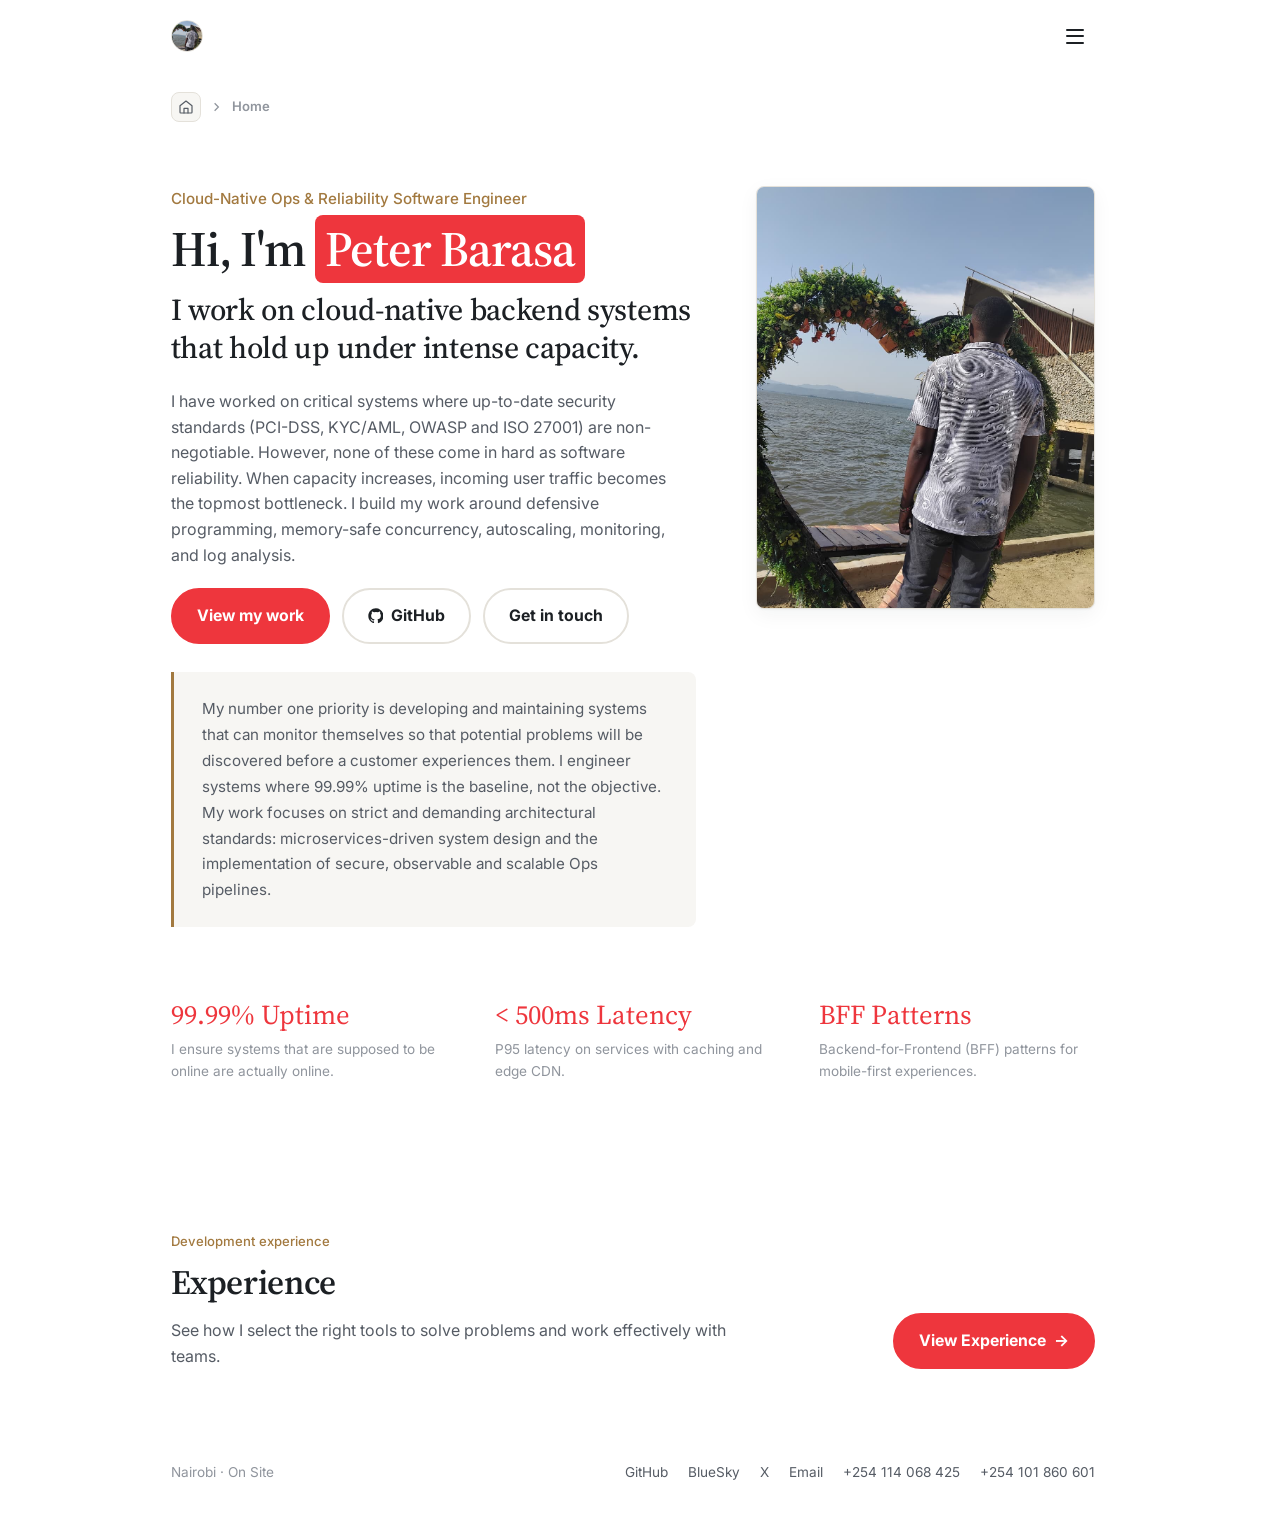
==== commit 182a704c: "Selected work : next" ====
--- a/index.html
+++ b/index.html
@@ -4,1221 +4,26 @@
 <head>
   <meta charset="UTF-8">
   <meta name="viewport" content="width=device-width, initial-scale=1, viewport-fit=cover">
-  <title>Peter Barasa | Cloud-Native Backend &amp; DevSecOps Engineer</title>
-  <link rel="icon"
-    href="data:image/svg+xml,<svg xmlns=%22http://www.w3.org/2000/svg%22 viewBox=%220 0 100 100%22><text y=%22.9em%22 font-size=%2290%22>◆</text></svg>">
+  <title>Cloud-Native Backend & DevSecOps Engineer | Peter Barasa</title>
+  <link rel="icon" href="static/favicon.ico" sizes="any">
+  <link rel="icon" type="image/png" sizes="32x32" href="static/favicon-32x32.png">
+  <link rel="icon" type="image/png" sizes="16x16" href="static/favicon-16x16.png">
+  <link rel="apple-touch-icon" sizes="180x180" href="static/apple-touch-icon.png">
+  <link rel="manifest" href="static/site.webmanifest">
+  <meta name="theme-color" content="#ffffff">
   <link rel="preconnect" href="https://fonts.googleapis.com">
   <link rel="preconnect" href="https://fonts.gstatic.com" crossorigin>
-  <link rel="preload" as="image" href="static/me.jpeg" fetchpriority="high">
-  <script>
-    document.documentElement.classList.add('fonts-loading');
-  </script>
   <link
     href="https://fonts.googleapis.com/css2?family=Source+Serif+4:opsz,wght@8..60,400;8..60,500;8..60,600;8..60,700&family=Inter:wght@400;500;600&display=swap"
     rel="stylesheet">
-  <style>
-    :root {
-      --bg: #ffffff;
-      --bg-soft: #f7f6f3;
-      --surface: #ffffff;
-      --ink: #1c2024;
-      --ink-soft: #565c65;
-      --ink-faint: #90959d;
-      --line: #e4e1da;
-      --accent: #EE363D;
-      --accent-soft: #eef1f4;
-      --gold: #a2793f;
-      --gold-soft: #f4ede1;
-      --shadow: 0 1px 2px rgba(28, 32, 36, 0.04), 0 6px 20px rgba(28, 32, 36, 0.05);
-      --radius: 8px;
-      --font-serif: 'Source Serif 4', Georgia, 'Times New Roman', serif;
-      --font-sans: 'Inter', -apple-system, BlinkMacSystemFont, 'Segoe UI', sans-serif;
-      --header-h: 74px;
-      --skel-base: var(--bg-soft);
-      --skel-hi: var(--line);
-      color-scheme: light;
-    }
-
-    @media (prefers-color-scheme: dark) {
-      :root:not([data-theme="light"]) {
-        --bg: #15171b;
-        --bg-soft: #1b1e23;
-        --surface: #1e2126;
-        --ink: #edeae3;
-        --ink-soft: #a4a9b3;
-        --ink-faint: #6d7278;
-        --line: #2c2f35;
-        --accent: #a9c1dd;
-        --accent-soft: #232a33;
-        --gold: #d3ac74;
-        --gold-soft: #2c2416;
-        --shadow: 0 1px 2px rgba(0, 0, 0, 0.2), 0 8px 24px rgba(0, 0, 0, 0.3);
-        color-scheme: dark;
-      }
-    }
-
-    :root[data-theme="dark"] {
-      --bg: #15171b;
-      --bg-soft: #1b1e23;
-      --surface: #1e2126;
-      --ink: #edeae3;
-      --ink-soft: #a4a9b3;
-      --ink-faint: #6d7278;
-      --line: #2c2f35;
-      --accent: #a9c1dd;
-      --accent-soft: #232a33;
-      --gold: #d3ac74;
-      --gold-soft: #2c2416;
-      --shadow: 0 1px 2px rgba(0, 0, 0, 0.2), 0 8px 24px rgba(0, 0, 0, 0.3);
-      color-scheme: dark;
-    }
-
-    * {
-      box-sizing: border-box;
-    }
-
-    html {
-      scroll-behavior: smooth;
-      scroll-padding-top: calc(var(--header-h, 74px) + 16px + env(safe-area-inset-top, 0px));
-      scrollbar-gutter: stable;
-    }
-
-    body {
-      margin: 0;
-      background: var(--bg);
-      color: var(--ink);
-      font-family: var(--font-sans);
-      font-size: 16px;
-      line-height: 1.65;
-      padding-top: env(safe-area-inset-top, 0px);
-      padding-bottom: env(safe-area-inset-bottom, 0px);
-      -webkit-font-smoothing: antialiased;
-    }
-
-    img {
-      max-width: 100%;
-      display: block;
-    }
-
-    html.fonts-loading .hero,
-    html.fonts-loading .nav-name {
-      visibility: hidden;
-    }
-
-    a {
-      color: inherit;
-    }
-
-    ::selection {
-      background: var(--accent);
-      color: #fff;
-    }
-
-    :focus-visible {
-      outline: 2px solid var(--accent);
-      outline-offset: 3px;
-    }
-
-    .wrap {
-      width: 100%;
-      max-width: 980px;
-      margin-inline: auto;
-      padding-inline: clamp(20px, 4vw, 28px);
-    }
-
-    h1,
-    h2,
-    h3,
-    h4 {
-      font-family: var(--font-serif);
-      font-weight: 600;
-      margin: 0;
-      color: var(--ink);
-    }
-
-    p {
-      margin: 0;
-    }
-
-    header.nav {
-      position: sticky;
-      top: env(safe-area-inset-top, 0px);
-      z-index: 80;
-      background: color-mix(in srgb, var(--bg) 88%, transparent);
-      -webkit-backdrop-filter: blur(12px);
-      backdrop-filter: blur(12px);
-      transition: background-color .25s ease;
-    }
-
-    body.sidebar-locked header.nav {
-      background: var(--bg);
-    }
-
-    .nav-inner {
-      width: 100%;
-      max-width: 980px;
-      margin-inline: auto;
-      padding-inline: clamp(20px, 4vw, 28px);
-      padding-block: 16px;
-      display: flex;
-      align-items: center;
-      justify-content: space-between;
-      gap: 20px;
-    }
-
-    .nav-id {
-      display: flex;
-      align-items: center;
-      gap: 11px;
-      text-decoration: none;
-      font-family: var(--font-serif);
-      font-weight: 600;
-      font-size: 1.05rem;
-      min-width: 0;
-      color: var(--accent);
-    }
-
-    .nav-id .avatar {
-      width: 32px;
-      height: 32px;
-      border-radius: 50%;
-      border: 1px solid var(--line);
-      flex-shrink: 0;
-      overflow: hidden;
-    }
-
-    .nav-id .avatar img {
-      width: 100%;
-      height: 100%;
-      object-fit: cover;
-      display: block;
-    }
-
-    .nav-id .nav-name {
-      white-space: nowrap;
-      overflow: hidden;
-      text-overflow: ellipsis;
-      min-width: 0;
-    }
-
-    .menu-btn {
-      --line-w: 18px;
-      --line-h: 1.5px;
-      --line-gap: 5px;
-      --shift: calc(var(--line-h) + var(--line-gap));
-      display: flex;
-      flex-direction: column;
-      align-items: center;
-      justify-content: center;
-      gap: var(--line-gap);
-      width: 40px;
-      height: 40px;
-      padding: 0;
-      margin: 0;
-      border: 0;
-      border-radius: 8px;
-      background: transparent;
-      box-shadow: none;
-      cursor: pointer;
-      flex-shrink: 0;
-      -webkit-tap-highlight-color: transparent;
-      transition: background-color .15s ease;
-    }
-
-    .menu-btn:hover {
-      background: var(--accent-soft);
-    }
-
-    .menu-btn:active {
-      background: color-mix(in srgb, var(--accent-soft) 60%, var(--line));
-    }
-
-    .menu-btn .bar {
-      display: block;
-      width: var(--line-w);
-      height: var(--line-h);
-      background: var(--ink);
-      border-radius: 1px;
-      transition: transform .3s cubic-bezier(.4, 0, .2, 1), opacity .2s ease;
-      will-change: transform, opacity;
-    }
-
-    .menu-btn[aria-expanded="true"] .bar:nth-child(1) {
-      transform: translateY(var(--shift)) rotate(45deg);
-    }
-
-    .menu-btn[aria-expanded="true"] .bar:nth-child(2) {
-      opacity: 0;
-    }
-
-    .menu-btn[aria-expanded="true"] .bar:nth-child(3) {
-      transform: translateY(calc(-1 * var(--shift))) rotate(-45deg);
-    }
-
-    .sidebar-overlay {
-      position: fixed;
-      top: calc(var(--header-h, 74px) + env(safe-area-inset-top, 0px));
-      left: 0;
-      right: 0;
-      bottom: 0;
-      background: rgba(20, 22, 26, 0.35);
-      opacity: 0;
-      pointer-events: none;
-      transition: opacity .28s ease;
-      z-index: 60;
-    }
-
-    .sidebar-overlay.open {
-      opacity: 1;
-      pointer-events: auto;
-    }
-
-    .sidebar {
-      position: fixed;
-      top: 0;
-      right: 0;
-      height: 100%;
-      width: min(300px, 80vw);
-      padding-top: calc(var(--header-h, 74px) + env(safe-area-inset-top, 0px));
-      background: var(--surface);
-      border-left: 1px solid var(--line);
-      box-shadow: -16px 0 40px -24px rgba(20, 22, 26, .35);
-      z-index: 70;
-      display: flex;
-      flex-direction: column;
-      transform: translateX(100%);
-      visibility: hidden;
-      transition: transform .28s cubic-bezier(.32, .72, .28, 1), visibility 0s linear .28s;
-      will-change: transform;
-    }
-
-    .sidebar.open {
-      transform: translateX(0);
-      visibility: visible;
-      transition: transform .28s cubic-bezier(.32, .72, .28, 1), visibility 0s;
-    }
-
-    nav.links {
-      display: flex;
-      flex-direction: column;
-      gap: 2px;
-      padding: 14px 12px;
-      overflow-y: auto;
-      flex: 1 1 auto;
-      font-size: 0.95rem;
-      -webkit-overflow-scrolling: touch;
-    }
-
-    nav.links a {
-      position: relative;
-      display: flex;
-      align-items: center;
-      gap: 13px;
-      text-decoration: none;
-      color: var(--ink-soft);
-      font-weight: 500;
-      padding: 12px 14px;
-      border-radius: 10px;
-      transition: background-color .18s ease, color .18s ease;
-    }
-
-    nav.links a svg {
-      width: 18px;
-      height: 18px;
-      flex-shrink: 0;
-      opacity: .65;
-      transition: opacity .18s ease, color .18s ease;
-    }
-
-    nav.links a:hover,
-    nav.links a:focus-visible {
-      background: var(--accent-soft);
-      color: var(--ink);
-    }
-
-    nav.links a:hover svg,
-    nav.links a:focus-visible svg {
-      opacity: 1;
-      color: var(--accent);
-    }
-
-    nav.links a.active {
-      background: var(--accent-soft);
-      color: var(--accent);
-      font-weight: 600;
-    }
-
-    nav.links a.active svg {
-      opacity: 1;
-      color: var(--accent);
-    }
-
-    nav.links a.active::before {
-      content: "";
-      position: absolute;
-      right: -12px;
-      top: 50%;
-      transform: translateY(-50%);
-      width: 3px;
-      height: 20px;
-      border-radius: 3px 0 0 3px;
-      background: var(--accent);
-    }
-
-    .sidebar-foot {
-      margin-top: auto;
-      padding: 14px 16px calc(16px + env(safe-area-inset-bottom, 0px));
-      border-top: 1px solid var(--line);
-      display: flex;
-      gap: 8px;
-    }
-
-    .sidebar-foot a {
-      flex: 1 1 0;
-      text-align: center;
-      text-decoration: none;
-      font-size: 0.78rem;
-      font-weight: 500;
-      color: var(--ink-soft);
-      background: var(--bg-soft);
-      border: 1px solid var(--line);
-      padding: 9px 6px;
-      border-radius: 10px;
-      transition: color .18s ease, border-color .18s ease;
-    }
-
-    .sidebar-foot a:hover {
-      color: var(--accent);
-      border-color: var(--accent);
-    }
-
-    body.sidebar-locked {
-      overflow: hidden;
-    }
-
-    @media (prefers-reduced-motion: reduce) {
-
-      .sidebar,
-      .sidebar-overlay,
-      nav.links a,
-      nav.links a svg,
-      .menu-btn .bar {
-        transition: none !important;
-      }
-    }
-
-    section {
-      padding-block: clamp(56px, 8vw, 88px);
-    }
-
-    section.alt {
-      background: var(--bg-soft);
-    }
-
-    .eyebrow {
-      font-size: 0.82rem;
-      color: var(--gold);
-      margin-bottom: 14px;
-      font-weight: 500;
-    }
-
-    h2 {
-      font-size: clamp(1.6rem, 2.8vw, 2.15rem);
-      margin-bottom: 16px;
-      letter-spacing: -0.01em;
-    }
-
-    .lede {
-      color: var(--ink-soft);
-      max-width: 60ch;
-      margin-bottom: clamp(28px, 4vw, 44px);
-      font-size: 1.06rem;
-    }
-
-    /* ---------------------------------------------------------------
-       HERO
-       --------------------------------------------------------------- */
-
-    .hero {
-      padding-block: clamp(32px, 5vw, 72px) clamp(40px, 6vw, 80px);
-    }
-
-    .hero-grid {
-      display: grid;
-      grid-template-columns: minmax(0, 1.12fr) minmax(0, 0.72fr);
-      gap: clamp(28px, 5vw, 60px);
-      align-items: start;
-    }
-
-    .hero .role {
-      font-size: clamp(0.82rem, 1.4vw, 0.95rem);
-      color: var(--gold);
-      font-weight: 500;
-      margin-bottom: 10px;
-    }
-
-    .hero h1 {
-      font-size: clamp(1.9rem, 5.4vw, 3.1rem);
-      line-height: 1.13;
-      letter-spacing: -0.02em;
-      margin-bottom: 14px;
-      text-wrap: balance;
-    }
-
-    .hero .headline {
-      font-family: var(--font-serif);
-      font-size: clamp(1.35rem, 3vw, 1.9rem);
-      line-height: 1.25;
-      letter-spacing: -0.01em;
-      font-weight: 500;
-      color: var(--ink);
-      margin-bottom: 22px;
-      max-width: 42ch;
-      text-wrap: balance;
-    }
-
-    .hero .desc-primary {
-      color: var(--ink-soft);
-      font-size: clamp(0.92rem, 1.3vw, 1rem);
-      max-width: 50ch;
-      margin-bottom: 20px;
-      line-height: 1.6;
-    }
-
-    /* --- Hero callout: "Operating principle" (minimal) --- */
-
-    .hero-note {
-      margin-top: 28px;
-      max-width: 56ch;
-      padding: clamp(18px, 2.6vw, 24px) clamp(20px, 3vw, 28px);
-      background: var(--bg-soft);
-      border-left: 3px solid var(--gold);
-      border-radius: 0 var(--radius) var(--radius) 0;
-    }
-
-    .hero-note p {
-      color: var(--ink-soft);
-      font-size: 0.95rem;
-      line-height: 1.7;
-    }
-
-    .hero-ctas {
-      display: flex;
-      gap: 12px;
-      flex-wrap: nowrap;
-    }
-
-    .btn {
-      font-family: var(--font-sans);
-      font-size: 0.99rem;
-      font-weight: bold;
-      padding: 13px 24px;
-      border-radius: 40px;
-      text-decoration: none;
-      display: inline-flex;
-      align-items: center;
-      gap: 8px;
-      border: 2px solid var(--line);
-      color: var(--ink);
-      transition: border-color .15s ease, background-color .15s ease;
-      white-space: nowrap;
-    }
-
-    .btn.primary {
-      background: var(--accent);
-      border-color: var(--accent);
-      color: #fff;
-    }
-
-    .btn.primary:hover {
-      background: color-mix(in srgb, var(--accent) 85%, black);
-    }
-
-    .btn:not(.primary):hover {
-      border-color: var(--accent);
-    }
-
-    .btn-icon {
-      width: 1em;
-      height: 1em;
-      display: block;
-      flex-shrink: 0;
-    }
-
-    .hero-photo {
-      justify-self: end;
-      width: 100%;
-      max-width: 340px;
-      aspect-ratio: 4 / 5;
-      border-radius: var(--radius);
-      overflow: hidden;
-      border: 1px solid var(--line);
-      background: var(--bg-soft);
-      box-shadow: var(--shadow);
-    }
-
-    .hero-photo img {
-      width: 100%;
-      height: 100%;
-      object-fit: cover;
-      object-position: center 22%;
-    }
-
-    .stat-strip {
-      display: grid;
-      grid-template-columns: repeat(3, minmax(0, 1fr));
-      gap: clamp(24px, 4vw, 48px);
-      margin-top: clamp(44px, 6vw, 68px);
-      padding-top: 0;
-    }
-
-    .stat-strip .stat {
-      padding-block: 4px;
-    }
-
-    .stat .num {
-      font-family: var(--font-serif);
-      font-size: clamp(1.35rem, 3vw, 1.7rem);
-      color: var(--accent);
-      display: block;
-      line-height: 1.2;
-    }
-
-    .stat .label {
-      font-size: 0.85rem;
-      color: var(--ink-faint);
-      margin-top: 6px;
-      display: block;
-    }
-
-    .quote-block {
-      font-family: var(--font-serif);
-      font-size: clamp(1.15rem, 2.2vw, 1.35rem);
-      line-height: 1.5;
-      color: var(--ink);
-      max-width: 66ch;
-      margin: 0 0 clamp(32px, 4vw, 44px);
-      padding-left: clamp(16px, 3vw, 24px);
-      border-left: 3px solid var(--gold);
-    }
-
-    .motive-list {
-      display: grid;
-      grid-template-columns: repeat(auto-fit, minmax(260px, 1fr));
-      gap: 32px 40px;
-    }
-
-    .motive-list .item {
-      display: flex;
-      gap: 16px;
-    }
-
-    .motive-list .mark {
-      font-family: var(--font-serif);
-      color: var(--gold);
-      font-size: 1.2rem;
-      flex-shrink: 0;
-      line-height: 1.6;
-    }
-
-    .motive-list p {
-      color: var(--ink-soft);
-      font-size: 0.98rem;
-    }
-
-    .role-chips {
-      display: flex;
-      flex-wrap: wrap;
-      gap: 10px;
-      margin-top: 40px;
-    }
-
-    .chip {
-      font-size: 0.85rem;
-      color: var(--ink-soft);
-      background: var(--accent-soft);
-      padding: 7px 15px;
-      border-radius: 40px;
-    }
-
-    /* ---------------------------------------------------------------
-       ENGINEERING PHILOSOPHY TOPICS PANEL
-       --------------------------------------------------------------- */
-
-    .philosophy-topics {
-      margin-top: clamp(36px, 5vw, 56px);
-      padding: clamp(22px, 3.2vw, 34px);
-      background: var(--surface);
-      border: 1px solid var(--line);
-      border-radius: var(--radius);
-      box-shadow: var(--shadow);
-    }
-
-    .philosophy-topics .topics-title {
-      font-family: var(--font-serif);
-      font-size: clamp(1.05rem, 2.2vw, 1.28rem);
-      font-weight: 600;
-      line-height: 1.4;
-      letter-spacing: -0.01em;
-      color: var(--ink);
-      margin-bottom: 18px;
-    }
-
-    .philosophy-topics .role-chips {
-      margin-top: 0;
-      gap: 9px;
-    }
-
-    a.chip {
-      display: inline-flex;
-      align-items: center;
-      gap: 7px;
-      text-decoration: none;
-      border: 1px solid transparent;
-    }
-
-    a.chip .chip-arrow {
-      width: 13px;
-      height: 13px;
-      flex-shrink: 0;
-      opacity: .5;
-      transition: transform .18s ease, opacity .18s ease;
-    }
-
-    a.chip:hover,
-    a.chip:focus-visible {
-      background: var(--bg);
-      color: var(--accent);
-      border-color: color-mix(in srgb, var(--accent) 45%, transparent);
-    }
-
-    a.chip:hover .chip-arrow,
-    a.chip:focus-visible .chip-arrow {
-      opacity: 1;
-      transform: translateX(2px);
-    }
-
-    .topics-cta {
-      display: flex;
-      align-items: center;
-      flex-wrap: wrap;
-      gap: 12px;
-      margin-top: clamp(22px, 3vw, 28px);
-      padding-top: clamp(20px, 3vw, 26px);
-    }
-
-    .topics-cta .btn {
-      font-size: 0.92rem;
-      padding: 11px 20px;
-    }
-
-    @media (prefers-reduced-motion: reduce) {
-
-      a.chip,
-      a.chip .chip-arrow {
-        transition: none !important;
-      }
-    }
-
-    .arsenal-list {
-      display: flex;
-      flex-direction: column;
-    }
-
-    .arsenal-row {
-      display: grid;
-      grid-template-columns: minmax(180px, 240px) 1fr;
-      gap: clamp(16px, 4vw, 32px);
-      padding-block: clamp(24px, 3.5vw, 36px);
-    }
-
-    .arsenal-row h3 {
-      font-size: 1.12rem;
-    }
-
-    .arsenal-row .kicker {
-      display: block;
-      font-size: 0.82rem;
-      color: var(--gold);
-      margin-bottom: 6px;
-      font-family: var(--font-sans);
-      font-weight: 500;
-    }
-
-    .arsenal-row .tools {
-      color: var(--ink-faint);
-      font-size: 0.88rem;
-      margin-top: 10px;
-    }
-
-    .arsenal-row ul {
-      margin: 0;
-      padding-left: 18px;
-      color: var(--ink-soft);
-      font-size: 0.95rem;
-    }
-
-    .arsenal-row li {
-      margin-bottom: 6px;
-    }
-
-    .project {
-      background: var(--surface);
-      border: 1px solid var(--line);
-      border-radius: var(--radius);
-      padding: clamp(22px, 3.4vw, 34px);
-      margin-bottom: 22px;
-      box-shadow: var(--shadow);
-    }
-
-    .project-head {
-      display: flex;
-      justify-content: space-between;
-      align-items: baseline;
-      gap: 16px;
-      flex-wrap: wrap;
-      margin-bottom: 12px;
-    }
-
-    .project-head h3 {
-      font-size: 1.25rem;
-    }
-
-    .project-head a.visit {
-      font-size: 0.86rem;
-      color: var(--accent);
-      text-decoration: none;
-      border-bottom: 1px solid color-mix(in srgb, var(--accent) 40%, transparent);
-      white-space: nowrap;
-      font-family: var(--font-sans);
-    }
-
-    .project-head a.visit:hover {
-      border-color: var(--accent);
-    }
-
-    .project p.desc {
-      color: var(--ink-soft);
-      margin-bottom: 22px;
-      max-width: 70ch;
-    }
-
-    .project-cols {
-      display: grid;
-      grid-template-columns: repeat(auto-fit, minmax(190px, 1fr));
-      gap: 22px;
-      margin-bottom: 20px;
-    }
-
-    .project-cols h4 {
-      font-size: 0.82rem;
-      color: var(--gold);
-      margin: 0 0 9px;
-      font-weight: 500;
-    }
-
-    .project-cols ul {
-      margin: 0;
-      padding-left: 16px;
-      font-size: 0.9rem;
-      color: var(--ink-soft);
-    }
-
-    .project-cols li {
-      margin-bottom: 5px;
-    }
-
-    .stack-row {
-      display: flex;
-      flex-wrap: wrap;
-      gap: 8px;
-    }
-
-    .stack-row span {
-      font-size: 0.8rem;
-      color: var(--ink-soft);
-      background: var(--accent-soft);
-      padding: 5px 12px;
-      border-radius: 40px;
-    }
-
-    .two-col {
-      display: grid;
-      grid-template-columns: repeat(auto-fit, minmax(260px, 1fr));
-      gap: clamp(28px, 5vw, 56px);
-    }
-
-    .two-col h4 {
-      font-size: 0.95rem;
-      color: var(--accent);
-      margin-bottom: 16px;
-      font-family: var(--font-sans);
-      font-weight: 600;
-    }
-
-    .two-col ul {
-      margin: 0;
-      padding-left: 18px;
-      color: var(--ink-soft);
-      font-size: 0.97rem;
-    }
-
-    .two-col li {
-      margin-bottom: 10px;
-    }
-
-    .flow-grid {
-      display: grid;
-      grid-template-columns: repeat(auto-fit, minmax(190px, 1fr));
-      gap: clamp(22px, 3vw, 28px);
-      margin-bottom: 36px;
-    }
-
-    .flow-card h4 {
-      font-size: 1.02rem;
-      margin-bottom: 8px;
-      font-family: var(--font-serif);
-    }
-
-    .flow-card p {
-      font-size: 0.9rem;
-      color: var(--ink-soft);
-    }
-
-    .flow-card .rule {
-      width: 28px;
-      height: 2px;
-      background: var(--gold);
-      margin-bottom: 14px;
-    }
-
-    .principle-grid {
-      display: grid;
-      grid-template-columns: repeat(3, minmax(0, 1fr));
-      gap: clamp(28px, 4vw, 40px) clamp(32px, 5vw, 56px);
-    }
-
-    .principle-grid h4 {
-      font-size: 1.05rem;
-      margin-bottom: 14px;
-    }
-
-    .principle-grid ul {
-      margin: 0;
-      padding-left: 18px;
-      color: var(--ink-soft);
-      font-size: 0.95rem;
-    }
-
-    .principle-grid li {
-      margin-bottom: 9px;
-    }
-
-    .principle-photo {
-      justify-self: center;
-      align-self: start;
-      width: 100%;
-      max-width: 220px;
-      aspect-ratio: 4 / 5;
-      border-radius: var(--radius);
-      border: 1px solid var(--line);
-      box-shadow: var(--shadow);
-    }
-
-    .principle-photo img {
-      width: 100%;
-      height: 100%;
-      object-fit: cover;
-      object-position: center 22%;
-    }
-
-    .edu-block {
-      background: var(--surface);
-      border: 1px solid var(--line);
-      border-radius: var(--radius);
-      padding: clamp(24px, 4vw, 40px);
-      box-shadow: var(--shadow);
-    }
-
-    .edu-block h3 {
-      font-size: 1.2rem;
-      margin-bottom: 4px;
-    }
-
-    .edu-block .school {
-      color: var(--accent);
-      font-size: 0.95rem;
-      margin-bottom: 26px;
-      display: block;
-      font-family: var(--font-sans);
-    }
-
-    .edu-cols {
-      display: grid;
-      grid-template-columns: repeat(auto-fit, minmax(200px, 1fr));
-      gap: clamp(22px, 3vw, 30px);
-    }
-
-    .edu-cols h4 {
-      font-size: 0.82rem;
-      color: var(--ink-faint);
-      margin-bottom: 10px;
-      font-family: var(--font-sans);
-      font-weight: 500;
-    }
-
-    .edu-cols ul {
-      margin: 0;
-      padding-left: 16px;
-      font-size: 0.88rem;
-      color: var(--ink-soft);
-    }
-
-    .edu-cols li {
-      margin-bottom: 6px;
-    }
-
-    .cert-cols {
-      display: grid;
-      grid-template-columns: repeat(auto-fit, minmax(240px, 1fr));
-      gap: clamp(28px, 4vw, 40px);
-      margin-top: 56px;
-    }
-
-    .cert-cols h4 {
-      font-size: 0.95rem;
-      color: var(--accent);
-      margin-bottom: 16px;
-      font-family: var(--font-sans);
-      font-weight: 600;
-    }
-
-    .cert-cols ul {
-      margin: 0;
-      padding-left: 18px;
-      color: var(--ink-soft);
-    }
-
-    .cert-cols li {
-      margin-bottom: 9px;
-    }
-
-    .connect-ctas {
-      display: flex;
-      gap: 14px;
-      flex-wrap: wrap;
-    }
-
-    footer {
-      padding: 40px 0 48px;
-      border-top: 1px solid var(--line);
-    }
-
-    .footer-inner {
-      display: flex;
-      justify-content: space-between;
-      align-items: center;
-      flex-wrap: wrap;
-      gap: 14px;
-      font-size: 0.85rem;
-      color: var(--ink-faint);
-    }
-
-    .footer-links {
-      display: flex;
-      gap: 20px;
-      flex-wrap: wrap;
-    }
-
-    .footer-links a {
-      text-decoration: none;
-      color: var(--ink-soft);
-    }
-
-    .footer-links a:hover {
-      color: var(--accent);
-    }
-
-    .media {
-      position: relative;
-      overflow: hidden;
-      background-color: var(--skel-base);
-      background-image: linear-gradient(90deg,
-          var(--skel-base) 25%,
-          var(--skel-hi) 37%,
-          var(--skel-base) 63%);
-      background-size: 400% 100%;
-      background-repeat: no-repeat;
-      background-position: 100% 50%;
-      animation: skeleton-sweep 1.4s ease-in-out infinite;
-    }
-
-    @keyframes skeleton-sweep {
-      0% {
-        background-position: 100% 50%;
-      }
-
-      100% {
-        background-position: 0% 50%;
-      }
-    }
-
-    .media>img {
-      opacity: 0;
-      transition: opacity .35s ease;
-    }
-
-    .media.is-loaded,
-    .media.is-error {
-      animation: none;
-      background-image: none;
-    }
-
-    .media.is-loaded>img,
-    .media.is-error>img {
-      opacity: 1;
-    }
-
-    @media (prefers-reduced-motion: reduce) {
-      .media {
-        animation: none;
-      }
-
-      .media>img {
-        transition: none;
-      }
-    }
-
-    /* ---------------------------------------------------------------
-       RESPONSIVE
-       --------------------------------------------------------------- */
-
-    @media (max-width: 900px) {
-      .hero-grid {
-        grid-template-columns: 1fr;
-        gap: 26px;
-      }
-
-      .hero-photo {
-        order: -1;
-        justify-self: start;
-        width: clamp(170px, 34vw, 250px);
-        max-width: none;
-      }
-
-      .stat-strip {
-        grid-template-columns: 1fr;
-        gap: 20px;
-      }
-
-      .principle-grid {
-        grid-template-columns: repeat(2, minmax(0, 1fr));
-      }
-    }
-
-    @media (max-width: 560px) {
-      body {
-        font-size: 15.5px;
-      }
-
-      .nav-inner {
-        padding-block: 13px;
-      }
-
-      .hero-ctas {
-        flex-direction: row;
-        flex-wrap: nowrap;
-        gap: 6px;
-      }
-
-      .hero-ctas .btn {
-        flex: 1 1 0;
-        min-width: 0;
-        justify-content: center;
-        padding: 11px 6px;
-        font-size: clamp(0.72rem, 2.7vw, 0.84rem);
-        gap: 5px;
-      }
-
-      .hero-ctas .btn-icon {
-        width: 0.95em;
-        height: 0.95em;
-      }
-
-      .hero-note {
-        margin-top: 22px;
-        max-width: none;
-      }
-
-      .project-head {
-        flex-direction: column;
-        align-items: flex-start;
-        gap: 6px;
-      }
-
-      .connect-ctas {
-        flex-direction: column;
-        align-items: stretch;
-      }
-
-      .connect-ctas .btn {
-        justify-content: center;
-      }
-
-      .footer-inner {
-        flex-direction: column;
-        align-items: flex-start;
-      }
-
-      .principle-grid {
-        grid-template-columns: 1fr;
-      }
-
-      .principle-photo {
-        max-width: 200px;
-      }
-
-      .topics-cta {
-        flex-direction: column;
-        align-items: stretch;
-        gap: 10px;
-      }
-
-      .topics-cta .btn {
-        justify-content: center;
-      }
-
-      .philosophy-topics .role-chips {
-        gap: 8px;
-      }
-    }
-
-    @media (max-width: 380px) {
-      .nav-id .nav-name {
-        font-size: 0.98rem;
-      }
-
-      .hero-photo {
-        width: clamp(150px, 46vw, 200px);
-      }
-
-      .hero-ctas {
-        gap: 5px;
-      }
-
-      .hero-ctas .btn {
-        padding: 10px 5px;
-        font-size: 0.72rem;
-        gap: 4px;
-      }
-    }
-  </style>
+  <link rel="stylesheet" href="static/site.css">
+  <script src="static/site.js" defer></script>
 </head>
 
 <body>
   <header class="nav">
     <div class="nav-inner">
-      <a class="nav-id" href="#top">
+      <a class="nav-id" href="index.html">
         <span class="avatar media">
           <img src="static/me.jpeg" alt="Peter Barasa" width="32" height="32" decoding="async">
         </span>
@@ -1235,8 +40,16 @@
   <div class="sidebar-overlay" id="sidebarOverlay"></div>
 
   <aside class="sidebar" id="sidebar" aria-hidden="true">
-    <nav class="links" aria-label="Section navigation">
-      <a href="#philosophy">
+    <nav class="links" aria-label="Site navigation">
+      <a href="index.html">
+        <svg viewBox="0 0 24 24" fill="none" stroke="currentColor" stroke-width="1.7" stroke-linecap="round"
+          stroke-linejoin="round" aria-hidden="true">
+          <path d="m3 10 9-7 9 7v10a1 1 0 0 1-1 1H4a1 1 0 0 1-1-1V10Z" />
+          <path d="M9 21v-7h6v7" />
+        </svg>
+        Home
+      </a>
+      <a href="experience.html#philosophy">
         <svg viewBox="0 0 24 24" fill="none" stroke="currentColor" stroke-width="1.7" stroke-linecap="round"
           stroke-linejoin="round" aria-hidden="true">
           <path d="M9 18h6" />
@@ -1246,7 +59,7 @@
         </svg>
         Philosophy
       </a>
-      <a href="#arsenal">
+      <a href="experience.html#arsenal">
         <svg viewBox="0 0 24 24" fill="none" stroke="currentColor" stroke-width="1.7" stroke-linecap="round"
           stroke-linejoin="round" aria-hidden="true">
           <path d="M21 8.5 12 3.5 3 8.5v7L12 20.5l9-5v-7Z" />
@@ -1255,7 +68,7 @@
         </svg>
         Arsenal
       </a>
-      <a href="#projects">
+      <a href="projects.html">
         <svg viewBox="0 0 24 24" fill="none" stroke="currentColor" stroke-width="1.7" stroke-linecap="round"
           stroke-linejoin="round" aria-hidden="true">
           <path d="m12 2 9 5-9 5-9-5 9-5Z" />
@@ -1264,7 +77,7 @@
         </svg>
         Projects
       </a>
-      <a href="#domain">
+      <a href="focus.html#domain">
         <svg viewBox="0 0 24 24" fill="none" stroke="currentColor" stroke-width="1.7" stroke-linecap="round"
           stroke-linejoin="round" aria-hidden="true">
           <rect x="2" y="5" width="20" height="14" rx="2.5" />
@@ -1272,7 +85,7 @@
         </svg>
         FinTech
       </a>
-      <a href="#ai-workflows">
+      <a href="focus.html#ai-workflows">
         <svg viewBox="0 0 24 24" fill="none" stroke="currentColor" stroke-width="1.7" stroke-linecap="round"
           stroke-linejoin="round" aria-hidden="true">
           <path d="M12 2.5 13.9 8 19.5 9.9 13.9 11.8 12 17.3 10.1 11.8 4.5 9.9 10.1 8 12 2.5Z" />
@@ -1280,7 +93,7 @@
         </svg>
         AI Workflows
       </a>
-      <a href="#research">
+      <a href="focus.html#research">
         <svg viewBox="0 0 24 24" fill="none" stroke="currentColor" stroke-width="1.7" stroke-linecap="round"
           stroke-linejoin="round" aria-hidden="true">
           <path d="M3 17 9 11l4 4 8-8" />
@@ -1288,7 +101,25 @@
         </svg>
         Research
       </a>
-      <a href="#education">
+      <a href="community.html">
+        <svg viewBox="0 0 24 24" fill="none" stroke="currentColor" stroke-width="1.7" stroke-linecap="round"
+          stroke-linejoin="round" aria-hidden="true">
+          <path d="M16 20v-1.5A3.5 3.5 0 0 0 12.5 15h-5A3.5 3.5 0 0 0 4 18.5V20" />
+          <circle cx="10" cy="7" r="3" />
+          <path d="M17 9a3 3 0 1 0 0-6M20 20v-1.5a3.5 3.5 0 0 0-2.5-3.35" />
+        </svg>
+        Community
+      </a>
+      <a href="articles.html">
+        <svg viewBox="0 0 24 24" fill="none" stroke="currentColor" stroke-width="1.7" stroke-linecap="round"
+          stroke-linejoin="round" aria-hidden="true">
+          <path d="M5 3h11l3 3v15H5z" />
+          <path d="M8 10h8M8 14h8M8 18h5" />
+        </svg>
+        Articles
+      </a>
+
+      <a href="education.html">
         <svg viewBox="0 0 24 24" fill="none" stroke="currentColor" stroke-width="1.7" stroke-linecap="round"
           stroke-linejoin="round" aria-hidden="true">
           <path d="M22 9.5 12 4.5 2 9.5l10 5 10-5Z" />
@@ -1296,7 +127,7 @@
         </svg>
         Education
       </a>
-      <a href="#connect">
+      <a href="contact.html">
         <svg viewBox="0 0 24 24" fill="none" stroke="currentColor" stroke-width="1.7" stroke-linecap="round"
           stroke-linejoin="round" aria-hidden="true">
           <rect x="2.5" y="4.5" width="19" height="15" rx="2.5" />
@@ -1311,13 +142,25 @@
       <a href="https://x.com/devilmusk" target="_blank" rel="noopener">X</a>
     </div>
   </aside>
-
+  <div class="page-trail wrap" aria-label="You are here">
+    <a href="index.html" aria-label="Home">
+      <svg viewBox="0 0 24 24" fill="none" stroke="currentColor" stroke-width="1.8" stroke-linecap="round"
+        stroke-linejoin="round" aria-hidden="true">
+        <path d="m3 10 9-7 9 7v10a1 1 0 0 1-1 1H4a1 1 0 0 1-1-1V10Z" />
+        <path d="M9 21v-7h6v7" />
+      </svg>
+    </a>
+    <svg class="trail-arrow" viewBox="0 0 24 24" fill="none" stroke="currentColor" stroke-width="2" aria-hidden="true">
+      <path d="m9 18 6-6-6-6" />
+    </svg>
+    <span aria-current="page">Home</span>
+  </div>
   <main id="top">
     <section class="hero wrap">
       <div class="hero-grid">
         <div>
           <p class="role">Cloud-Native Ops &amp; Reliability Software Engineer</p>
-          <h1>Hi, I'm Peter Barasa</h1>
+          <h1>Hi, I'm <span class="name">Peter Barasa</span></h1>
           <p class="headline">I work on cloud-native backend systems that hold up under intense capacity.</p>
           <p class="desc desc-primary">I have worked on critical systems where up-to-date security standards
             (PCI-DSS, KYC/AML, OWASP and ISO 27001) are non-negotiable. However, none of these come in hard as
@@ -1328,7 +171,7 @@
             analysis.
           </p>
           <div class="hero-ctas">
-            <a class="btn primary" href="#projects">View my work</a>
+            <a class="btn primary" href="projects.html">View my work</a>
             <a class="btn" href="https://github.com/barasapeter" target="_blank" rel="noopener">
               <svg class="btn-icon" viewBox="0 0 24 24" fill="currentColor" aria-hidden="true" focusable="false">
                 <path
@@ -1345,7 +188,7 @@
             <p>My number one priority is developing and maintaining systems that can monitor themselves so that
               potential problems will be discovered before a customer experiences them.
 
-              I engineer systems where 99.999% uptime is the baseline, not the objective. My work focuses on strict and
+              I engineer systems where 99.99% uptime is the baseline, not the objective. My work focuses on strict and
               demanding architectural standards: microservices-driven system design and the implementation of secure,
               observable and scalable Ops pipelines.</p>
           </aside>
@@ -1355,7 +198,7 @@
         </div>
       </div>
       <div class="stat-strip">
-        <div class="stat"><span class="num">99.999% Uptime</span><span class="label">I ensure systems that are supposed
+        <div class="stat"><span class="num">99.99% Uptime</span><span class="label">I ensure systems that are supposed
             to be online are actually online.</span>
         </div>
         <div class="stat"><span class="num">&lt; 500ms Latency</span><span class="label">P95 latency on services with
@@ -1365,649 +208,32 @@
             for mobile-first experiences.</span></div>
       </div>
     </section>
-
-    <section id="philosophy" class="wrap">
-      <span class="eyebrow">Experience</span>
-      <h2>Engineering Experience</h2>
-      <div class="quote-block">My experience scales across enterprise businesses, education, customer-facing utility
-        software, payment integrations (M-Pesa, Airtel Money and card payment gateways). My first production-grade
-        system, <a href="https://app.cardlabs.cloud/">CardLabs</a>, which serves over 20k+ students across Egerton,
-        Maseno and University of Nairobi, taught me an
-        important lesson and now my work is implemented around secure API gateways and sturdy design patterns such as
-        encryption, idempotency, race conditions, state management, redundancy, recovery sequence and GDPR compliance.
-      </div>
-      <p class="lede">My work centers on strict and demanding architectural standards, microservices-driven system
-        design and
-        secure, observable, scalable Ops pipelines.</p>
-      <div class="motive-list">
-        <div class="item"><span class="mark">+</span>
-          <p>Infrastructure that can serve and support thousands of concurrent user requests with less than one second
-            of delay.</p>
-        </div>
-        <div class="item"><span class="mark">+</span>
-          <p>Cloud technology that scales without forcing a rebuild of the current system.</p>
-        </div>
-        <div class="item"><span class="mark">+</span>
-          <p>Security and privacy programs built on upto-date standards adhering to PCI-DSS, KYC/AML, ISO 27001.</p>
-        </div>
-        <div class="item"><span class="mark">+</span>
-          <p>Systems that monitor themselves such that arising problems are detected before a customer ever feels them.
-          </p>
-        </div>
-      </div>
-
-      <div class="philosophy-topics">
-        <h3>For detailed technical expertise dive-in, I strongly recommend you <a
-            href="https://detail-dev.cardlabs.cloud">visit my dev page.</a></h3>
-        <h3 class="topics-title">Check out more about my engineering philosophy around:</h3>
-        <div class="role-chips">
-          <a class="chip" href="https://detail-dev.cardlabs.cloud">
-            System design
-            <svg class="chip-arrow" viewBox="0 0 24 24" fill="none" stroke="currentColor" stroke-width="2.2"
-              stroke-linecap="round" stroke-linejoin="round" aria-hidden="true">
-              <path d="m9 18 6-6-6-6" />
-            </svg>
-          </a>
-          <a class="chip" href="https://detail-dev.cardlabs.cloud">
-            Cloud-native architecture
-            <svg class="chip-arrow" viewBox="0 0 24 24" fill="none" stroke="currentColor" stroke-width="2.2"
-              stroke-linecap="round" stroke-linejoin="round" aria-hidden="true">
-              <path d="m9 18 6-6-6-6" />
-            </svg>
-          </a>
-          <a class="chip" href="https://detail-dev.cardlabs.cloud">
-            DevSecOps engineering
-            <svg class="chip-arrow" viewBox="0 0 24 24" fill="none" stroke="currentColor" stroke-width="2.2"
-              stroke-linecap="round" stroke-linejoin="round" aria-hidden="true">
-              <path d="m9 18 6-6-6-6" />
-            </svg>
-          </a>
-          <a class="chip" href="https://detail-dev.cardlabs.cloud">
-            Backend engineering
-            <svg class="chip-arrow" viewBox="0 0 24 24" fill="none" stroke="currentColor" stroke-width="2.2"
-              stroke-linecap="round" stroke-linejoin="round" aria-hidden="true">
-              <path d="m9 18 6-6-6-6" />
-            </svg>
-          </a>
-          <a class="chip" href="https://detail-dev.cardlabs.cloud">
-            Platform engineering
-            <svg class="chip-arrow" viewBox="0 0 24 24" fill="none" stroke="currentColor" stroke-width="2.2"
-              stroke-linecap="round" stroke-linejoin="round" aria-hidden="true">
-              <path d="m9 18 6-6-6-6" />
-            </svg>
-          </a>
-        </div>
-        <div class="topics-cta">
-          <a class="btn primary" href="https://detail-dev.cardlabs.cloud">
-            Visit my dedicated Developer Page
-            <svg class="btn-icon" viewBox="0 0 24 24" fill="none" stroke="currentColor" stroke-width="2.2"
-              stroke-linecap="round" stroke-linejoin="round" aria-hidden="true">
-              <path d="M5 12h14" />
-              <path d="m13 6 6 6-6 6" />
-            </svg>
-          </a>
-          <a class="btn" href="#connect">Reach me out</a>
-        </div>
-      </div>
-    </section>
-
-    <section id="arsenal" class="wrap" style="background:none; display: none;">
-      <span class="eyebrow">Arsenal</span>
-      <h2>Technical arsenal</h2>
-      <p class="lede">A working toolkit across cloud infrastructure, backend services, data, security and observability,
-        assembled for financial-grade systems.</p>
-      <div class="arsenal-list">
-        <div class="arsenal-row">
-          <div>
-            <span class="kicker">Cloud &amp; infrastructure</span>
-            <h3>AWS-first, multi-cloud aware</h3>
-            <div class="tools">AWS · Azure · Terraform · Pulumi · Docker · Kubernetes · Helm</div>
-          </div>
-          <ul>
-            <li>Multi-AZ, fault-tolerant architecture on EC2, ECS/EKS, Lambda, RDS and DynamoDB</li>
-            <li>Modularized, drift-checked infrastructure as code across dev, staging and production</li>
-            <li>Blue-green and canary deployments with automated scaling policies</li>
-          </ul>
-        </div>
-        <div class="arsenal-row">
-          <div>
-            <span class="kicker">Backend &amp; APIs</span>
-            <h3>Java, Python, Node and Go</h3>
-            <div class="tools">Spring Boot · FastAPI · NestJS · Go · Rust (learning) · gRPC</div>
-          </div>
-          <ul>
-            <li>High-performance async APIs handling 10,000+ requests per second</li>
-            <li>Real-time systems built on WebSockets and server-sent events</li>
-            <li>Low-latency payment microservices written in Go</li>
-          </ul>
-        </div>
-        <div class="arsenal-row">
-          <div>
-            <span class="kicker">Data layer</span>
-            <h3>Relational, NoSQL and cache</h3>
-            <div class="tools">PostgreSQL · MongoDB · DynamoDB · Redis · Kafka · RabbitMQ</div>
-          </div>
-          <ul>
-            <li>Query optimization for high-transaction systems</li>
-            <li>Event sourcing and CQRS patterns with dead-letter handling</li>
-            <li>Cache invalidation strategies and real-time pub/sub</li>
-          </ul>
-        </div>
-        <div class="arsenal-row">
-          <div>
-            <span class="kicker">DevSecOps &amp; CI/CD</span>
-            <h3>Security built into the pipeline</h3>
-            <div class="tools">GitHub Actions · ArgoCD · Snyk · Trivy · SonarQube</div>
-          </div>
-          <ul>
-            <li>Multi-stage pipelines: test, security scan, then deploy</li>
-            <li>GitOps sync from Git into Kubernetes</li>
-            <li>Automated rollback on deployment failure</li>
-          </ul>
-        </div>
-        <div class="arsenal-row">
-          <div>
-            <span class="kicker">Observability &amp; SRE</span>
-            <h3>Understanding why, not just when</h3>
-            <div class="tools">Prometheus · Grafana · ELK · OpenTelemetry · Jaeger</div>
-          </div>
-          <ul>
-            <li>SLI, SLO and SLA definition and tracking</li>
-            <li>Distributed tracing across microservices</li>
-            <li>ML-assisted anomaly detection and root-cause analysis</li>
-          </ul>
-        </div>
-        <div class="arsenal-row">
-          <div>
-            <span class="kicker">Security &amp; identity</span>
-            <h3>Zero trust, defense in depth</h3>
-            <div class="tools">OAuth2/OIDC · JWT · Vault · RBAC/ABAC · WAF</div>
-          </div>
-          <ul>
-            <li>Secrets management with Vault and AWS Secrets Manager</li>
-            <li>Practices aligned with PCI-DSS, GDPR and ISO 27001</li>
-            <li>Threat modeling and secure coding against the OWASP Top 10</li>
-          </ul>
-        </div>
-      </div>
-    </section>
-
-    <section id="projects" class="wrap">
-      <span class="eyebrow">Client Projects</span>
-      <h2>Projects with active paying clients</h2>
-      <p class="lede">This section features some of the notable projects with live, active paying customers.</p>
-      <h3 style="text-decoration: underline;">Loading...</h3>
-    </section>
-
-    <section id="projects" class="wrap">
-      <span class="eyebrow">Open source</span>
-      <h2>Free open source projects</h2>
-      <p class="lede">Production-grade systems built to demonstrate architecture, security and observability working
-        together.</p>
-      <div class="project">
-        <div class="project-head">
-          <h3>Enterprise FinTech Authentication Service</h3>
-          <a class="visit" href="https://auth-core.cardlabs.cloud" target="_blank" rel="noopener">View live ↗</a>
-        </div>
-        <p class="desc">Production-grade authentication for systems handling 100k+ daily active users.</p>
-        <div class="project-cols">
-          <div>
-            <h4>Architecture</h4>
-            <ul>
-              <li>Spring Boot service with JWT + OAuth2 flows</li>
-              <li>PostgreSQL with row-level security for multi-tenancy</li>
-              <li>Redis for token blacklisting and sessions</li>
-            </ul>
-          </div>
-          <div>
-            <h4>Security</h4>
-            <ul>
-              <li>Device fingerprinting and anomaly detection</li>
-              <li>Per-user and per-IP rate limiting</li>
-              <li>Full audit logging of authentication events</li>
-            </ul>
-          </div>
-          <div>
-            <h4>Observability</h4>
-            <ul>
-              <li>Prometheus metrics on login success and p95/p99 latency</li>
-              <li>OpenTelemetry tracing with Grafana dashboards</li>
-            </ul>
-          </div>
-        </div>
-        <div class="stack-row"><span>Spring
-            Boot</span><span>OAuth2</span><span>PostgreSQL</span><span>Redis</span><span>AWS ECS Fargate</span></div>
-      </div>
-      <div class="project">
-        <div class="project-head">
-          <h3>Cloud-Native E-Commerce Platform</h3>
-          <a class="visit" href="https://shop.cardlabs.cloud" target="_blank" rel="noopener">Visit site ↗</a>
-        </div>
-        <p class="desc">Scalable microservices architecture demonstrating DevOps excellence end to end.</p>
-        <div class="project-cols">
-          <div>
-            <h4>Tech stack</h4>
-            <ul>
-              <li>FastAPI, NestJS and Spring Boot services</li>
-              <li>PostgreSQL, MongoDB and Redis for orders, catalog and cart</li>
-              <li>RabbitMQ for asynchronous order processing</li>
-            </ul>
-          </div>
-          <div>
-            <h4>Pipeline</h4>
-            <ul>
-              <li>GitHub Actions for CI/CD</li>
-              <li>Blue-green deployments with automatic rollback</li>
-              <li>Infrastructure drift detection</li>
-            </ul>
-          </div>
-          <div>
-            <h4>Observability</h4>
-            <ul>
-              <li>Prometheus, Grafana, ELK and Jaeger</li>
-              <li>99.9% uptime SLO at under 500ms p95</li>
-            </ul>
-          </div>
-        </div>
-        <div class="stack-row"><span>Terraform</span><span>AWS EKS</span><span>RDS</span><span>ElastiCache</span></div>
-      </div>
-      <div class="project">
-        <div class="project-head">
-          <h3>Production Observability Platform</h3>
-          <a class="visit" href="https://pop.cardlabs.cloud" target="_blank" rel="noopener">Explore site ↗</a>
-        </div>
-        <p class="desc">End-to-end monitoring built for microservices environments: metrics, logs and traces in one
-          place.</p>
-        <div class="project-cols">
-          <div>
-            <h4>Components</h4>
-            <ul>
-              <li>Prometheus with custom exporters</li>
-              <li>Grafana with 15+ pre-built dashboards</li>
-              <li>ELK stack for centralized logging</li>
-            </ul>
-          </div>
-          <div>
-            <h4>Features</h4>
-            <ul>
-              <li>Automatic service discovery in Kubernetes</li>
-              <li>Pre-configured alerts for CPU, memory, disk and errors</li>
-              <li>Log correlation with trace IDs</li>
-            </ul>
-          </div>
-        </div>
-        <div class="stack-row">
-          <span>Prometheus</span><span>Grafana</span><span>Elasticsearch</span><span>AlertManager</span>
-        </div>
-      </div>
-      <div class="project">
-        <div class="project-head">
-          <h3>DevSecOps Pipeline Template</h3>
-          <a class="visit" href="https://shop.cardlabs.cloud" target="_blank" rel="noopener">View repository ↗</a>
-        </div>
-        <p class="desc">Reusable CI/CD pipeline with a security-first approach, from build to verified rollout.</p>
-        <div class="project-cols">
-          <div>
-            <h4>Pipeline stages</h4>
-            <ul>
-              <li>Multi-stage Docker builds</li>
-              <li>Unit, integration and contract tests</li>
-              <li>SonarQube, Snyk and secrets scanning</li>
-              <li>Kubernetes rolling update, smoke-tested with rollback</li>
-            </ul>
-          </div>
-          <div>
-            <h4>Security gates</h4>
-            <ul>
-              <li>No critical or high vulnerabilities in production</li>
-              <li>Code coverage above 80% required</li>
-              <li>OWASP dependency scan must pass</li>
-            </ul>
-          </div>
-        </div>
-        <div class="stack-row"><span>GitHub Actions</span><span>SonarQube</span><span>Trivy</span><span>ArgoCD</span>
-        </div>
-      </div>
-    </section>
-
-    <section id="domain" class="wrap" style="background:none;">
-      <span class="eyebrow">Domain</span>
-      <h2>FinTech and payments</h2>
-      <p class="lede">Years of building for mobile-first, low-bandwidth markets shape how I design payment systems.</p>
-      <div class="two-col">
+    <section class="page-next wrap" aria-label="Continue exploring">
+      <span class="eyebrow">Development experience</span>
+      <div class="page-next-inner">
         <div>
-          <h4>Understanding of</h4>
-          <ul>
-            <li>Mobile money ecosystems: M-Pesa Daraja, Airtel Money, mobile-banking architecture</li>
-            <li>Payment gateway integrations: Stripe, Flutterwave, Paystack</li>
-            <li>Transaction lifecycle management and fraud detection patterns</li>
-            <li>Regulatory compliance: KYC/AML, PCI-DSS, GDPR</li>
-          </ul>
-        </div>
-        <div>
-          <h4>Business context</h4>
-          <ul>
-            <li>Mobile-first, low-bandwidth market dynamics</li>
-            <li>Super-app strategy: financial services, commerce and utilities in one</li>
-            <li>Agent network management for cash-in and cash-out</li>
-            <li>Cross-border remittance systems</li>
-          </ul>
-        </div>
-      </div>
-    </section>
-
-    <section id="ai-workflows" class="wrap">
-      <span class="eyebrow">AI workflows</span>
-      <h2>AI-enhanced workflows for fraud monitoring</h2>
-      <p class="lede">I'm interested in building AI-assisted fraud monitoring that helps financial platforms detect
-        suspicious behavior at scale, prioritize risk, and give analysts the context to decide faster.</p>
-      <div class="flow-grid">
-        <div class="flow-card">
-          <div class="rule"></div>
-          <h4>Real-time detection</h4>
-          <p>Streaming transaction signals, behavioral baselines and anomaly detection across payment events.</p>
-        </div>
-        <div class="flow-card">
-          <div class="rule"></div>
-          <h4>Risk decisioning</h4>
-          <p>Deterministic rules, model scores and contextual signals combined into explainable decisions.</p>
-        </div>
-        <div class="flow-card">
-          <div class="rule"></div>
-          <h4>Analyst workflows</h4>
-          <p>AI-assisted alert enrichment, case summarization and prioritization that cuts investigation time.</p>
-        </div>
-        <div class="flow-card">
-          <div class="rule"></div>
-          <h4>Governance at scale</h4>
-          <p>Human review, audit trails, model monitoring and feedback loops for accountable automation.</p>
-        </div>
-      </div>
-      <div class="role-chips">
-        <span class="chip">Event streaming</span>
-        <span class="chip">Feature pipelines</span>
-        <span class="chip">Anomaly detection</span>
-        <span class="chip">Rules engines</span>
-        <span class="chip">Case management</span>
-        <span class="chip">Model observability</span>
-      </div>
-    </section>
-
-    <section id="research" class="wrap" style="background:none;">
-      <span class="eyebrow">Research</span>
-      <h2>Adaptive Sequence Horizon</h2>
-      <p class="lede">Being from a Computer Science background, much so a fresh graduate, I am naturally attracted to
-        solving complex problems using computer algorithms. Outside my usual cloud and systems work, I've been spending
-        time experimenting with local patterns in binary sequences.</p>
-      <div class="quote-block">My current project, Adaptive Sequence Horizon, explores whether a sequence that looks
-        random globally can still contain temporary, locally predictable structure.</div>
-      <p style="color:var(--ink-soft);font-size:0.98rem;line-height:1.7;max-width:68ch;margin-bottom:8px;">
-        I'm building an adaptive algorithm that changes how much recent history it considers, analyzes the current local
-        regime, selects a target bit and estimates the probability of that bit appearing within a future horizon. I'm
-        testing the idea through strict walk-forward experiments so every prediction is made before the future
-        observations are revealed.
-      </p>
-      <aside class="hero-note">
-        <p>It's experimental research and very much a work in progress. If sequence analysis, adaptive algorithms or
-          finding structure in noisy data sounds interesting, check out the project.</p>
-      </aside>
-    </section>
-
-    <section class="wrap" style="background:none;">
-      <span class="eyebrow">Principles</span>
-      <h2>Engineering principles</h2>
-      <div class="principle-grid">
-        <div>
-          <h4>Architecture</h4>
-          <ul>
-            <li>Start with a minimum viable architecture, build incrementally</li>
-            <li>Design for testability, deployability and observability from day one</li>
-            <li>Decouple deployments from releases</li>
-          </ul>
-        </div>
-        <div>
-          <h4>Security</h4>
-          <ul>
-            <li>Shift left: integrate checks into CI/CD</li>
-            <li>Zero trust: verify every request</li>
-            <li>Defense in depth across multiple layers</li>
-          </ul>
-        </div>
-        <div>
-          <h4>Operations</h4>
-          <ul>
-            <li>Automate toil. If you do it twice, script it</li>
-            <li>Observability over monitoring: understand why things fail</li>
-            <li>Blameless post-mortems that lead to real improvement</li>
-          </ul>
-        </div>
-        <div>
-          <h4>Collaboration</h4>
-          <ul>
-            <li>Documentation is code: ADRs, runbooks, API specs</li>
-            <li>Mentorship through pair programming and code review</li>
-            <li>Agile as a tool, not dogma</li>
-          </ul>
-        </div>
-        <div class="principle-photo media">
-          <img src="static/me.jpeg" alt="Peter Barasa" width="220" height="275" loading="lazy" decoding="async">
-        </div>
-      </div>
-    </section>
-
-    <section id="education" class="wrap">
-      <span class="eyebrow">Education</span>
-      <h2>Education and background</h2>
-      <div class="edu-block">
-        <h3>Bachelor of Science in Computer Science</h3>
-        <span class="school">Egerton University</span>
-        <div class="edu-cols">
-          <div>
-            <h4>Specialization</h4>
-            <ul>
-              <li>Operating systems and process scheduling</li>
-              <li>Advanced data structures and algorithms</li>
-              <li>Distributed systems and cloud computing</li>
-              <li>Database systems and network security</li>
-            </ul>
-          </div>
-          <div>
-            <h4>Applied focus</h4>
-            <ul>
-              <li>Systems programming and concurrency modeling</li>
-              <li>Relational and NoSQL database projects</li>
-              <li>Cloud-native deployment simulations</li>
-              <li>Secure development and threat modeling</li>
-            </ul>
-          </div>
-          <div>
-            <h4>Professional foundation</h4>
-            <ul>
-              <li>3+ years of production-grade development</li>
-              <li>Agile and Scrum delivery environments</li>
-              <li>Exposure to large-scale distributed systems</li>
-              <li>Cross-functional collaboration with product, security and ops</li>
-            </ul>
-          </div>
-        </div>
-      </div>
-      <div class="cert-cols">
-        <div>
-          <h4>Certifications pursuing, 2026</h4>
-          <ul>
-            <li>AWS Certified Solutions Architect (Professional)</li>
-            <li>Certified Information Systems Security Professional (CISSP)</li>
-            <li>TOGAF 9 Certified (Enterprise Architecture)</li>
-            <li>Certified Kubernetes Administrator (CKA)</li>
-          </ul>
-        </div>
-        <div>
-          <h4>Also studying</h4>
-          <ul>
-            <li>SAFe Agile Framework for enterprise architecture roles</li>
-            <li>Rust for high-performance microservices</li>
-            <li>Advanced Kubernetes: service mesh, multi-cluster</li>
-            <li>FinTech regulation: PSD2, Open Banking standards</li>
-          </ul>
-        </div>
-      </div>
-    </section>
-
-    <section id="connect" class="wrap" style="background:none; padding-bottom:64px;">
-      <span class="eyebrow">Connect</span>
-      <h2>Let's build something reliable</h2>
-      <p class="lede">I'm drawn to work on mobile payment platforms and super apps, cloud-native SaaS at scale,
-        DevSecOps transformation, high-reliability fintech systems, and AI-enhanced fraud monitoring.</p>
-      <div class="connect-ctas">
-        <a class="btn primary"
-          href="https://cardlabs.cloud/cdn-cgi/l/email-protection#9bf9fae9fae8faebfeeffee9aea9dbfcf6faf2f7b5f8f4f6">Send
-          an email</a>
-        <a class="btn" href="https://github.com/barasapeter" target="_blank" rel="noopener">
-          <svg class="btn-icon" viewBox="0 0 24 24" fill="currentColor" aria-hidden="true" focusable="false">
-            <path
-              d="M12 .5C5.73.5.5 5.73.5 12c0 5.08 3.29 9.39 7.86 10.91.58.11.79-.25.79-.56v-2.17c-3.2.7-3.87-1.37-3.87-1.37-.53-1.34-1.3-1.7-1.3-1.7-1.06-.72.08-.71.08-.71 1.17.08 1.79 1.2 1.79 1.2 1.04 1.79 2.73 1.27 3.4.97.11-.75.41-1.27.74-1.56-2.55-.29-5.24-1.28-5.24-5.68 0-1.25.45-2.28 1.18-3.08-.12-.29-.51-1.46.11-3.05 0 0 .97-.31 3.18 1.18a11 11 0 0 1 5.79 0c2.21-1.49 3.18-1.18 3.18-1.18.62 1.59.23 2.76.11 3.05.73.8 1.18 1.83 1.18 3.08 0 4.41-2.7 5.38-5.26 5.67.42.36.79 1.07.79 2.16v3.2c0 .31.21.68.8.56C20.21 21.39 23.5 17.08 23.5 12 23.5 5.73 18.27.5 12 .5z" />
-          </svg>
-          GitHub
-        </a>
-        <a class="btn" href="https://bsky.app/profile/barasapeter.bsky.social" target="_blank"
-          rel="noopener">BlueSky</a>
-        <a class="btn" href="https://x.com/devilmusk" target="_blank" rel="noopener">X</a>
+          <h2>Experience</h2>
+          <p>See how I select the right tools to solve problems and work effectively with teams.</p>
+        </div>
+        <a class="btn primary" href="experience.html">View Experience <span aria-hidden="true">→</span></a>
       </div>
     </section>
   </main>
-
   <footer class="wrap">
     <div class="footer-inner">
-      <span>Nairobi, Kenya · Remote / Hybrid</span>
+      <span>Nairobi · On Site</span>
       <div class="footer-links">
         <a href="https://github.com/barasapeter" target="_blank" rel="noopener">GitHub</a>
         <a href="https://bsky.app/profile/barasapeter.bsky.social" target="_blank" rel="noopener">BlueSky</a>
         <a href="https://x.com/devilmusk" target="_blank" rel="noopener">X</a>
         <a
           href="https://cardlabs.cloud/cdn-cgi/l/email-protection#9bf9fae9fae8faebfeeffee9aea9dbfcf6faf2f7b5f8f4f6">Email</a>
-      </div>
-      <span>© 2026 Peter Barasa</span>
+        <a href="tel:+254114068425">+254 114 068 425</a>
+        <a href="tel:+254101860601">+254 101 860 601</a>
+      </div>
+
     </div>
   </footer>
-
-  <script>
-    (function () {
-      function settle(img, failed) {
-        var box = img.parentElement;
-        if (box && box.classList.contains('media')) {
-          box.classList.add(failed ? 'is-error' : 'is-loaded');
-        }
-      }
-
-      var imgs = document.querySelectorAll('.media > img');
-
-      Array.prototype.forEach.call(imgs, function (img) {
-        if (img.complete) {
-          settle(img, img.naturalWidth === 0);
-          return;
-        }
-
-        img.addEventListener('load', function () { settle(img, false); }, { once: true });
-        img.addEventListener('error', function () { settle(img, true); }, { once: true });
-      });
-    })();
-
-    if (document.fonts && document.fonts.ready) {
-      document.fonts.ready.then(function () {
-        document.documentElement.classList.remove('fonts-loading');
-      });
-    } else {
-      document.documentElement.classList.remove('fonts-loading');
-    }
-
-    (function () {
-      var header = document.querySelector('header.nav');
-      if (!header) return;
-
-      function sync() {
-        document.documentElement.style.setProperty('--header-h', header.offsetHeight + 'px');
-      }
-
-      sync();
-      window.addEventListener('load', sync);
-      window.addEventListener('orientationchange', sync);
-
-      if ('ResizeObserver' in window) {
-        new ResizeObserver(sync).observe(header);
-      } else {
-        window.addEventListener('resize', sync);
-      }
-    })();
-
-    (function () {
-      var menuBtn = document.getElementById('menuBtn');
-      var sidebar = document.getElementById('sidebar');
-      var overlay = document.getElementById('sidebarOverlay');
-      var body = document.body;
-
-      function openMenu() {
-        sidebar.classList.add('open');
-        overlay.classList.add('open');
-        sidebar.setAttribute('aria-hidden', 'false');
-        menuBtn.setAttribute('aria-expanded', 'true');
-        menuBtn.setAttribute('aria-label', 'Close menu');
-        body.classList.add('sidebar-locked');
-      }
-
-      function closeMenu() {
-        sidebar.classList.remove('open');
-        overlay.classList.remove('open');
-        sidebar.setAttribute('aria-hidden', 'true');
-        menuBtn.setAttribute('aria-expanded', 'false');
-        menuBtn.setAttribute('aria-label', 'Open menu');
-        body.classList.remove('sidebar-locked');
-      }
-
-      menuBtn.addEventListener('click', function () {
-        sidebar.classList.contains('open') ? closeMenu() : openMenu();
-      });
-
-      overlay.addEventListener('click', closeMenu);
-
-      document.addEventListener('keydown', function (e) {
-        if (e.key === 'Escape') closeMenu();
-      });
-
-      sidebar.querySelectorAll('a').forEach(function (link) {
-        link.addEventListener('click', closeMenu);
-      });
-    })();
-
-    (function () {
-      var links = Array.prototype.slice.call(document.querySelectorAll('nav.links a[href^="#"]'));
-      if (!links.length || !('IntersectionObserver' in window)) return;
-
-      var map = {}, targets = [];
-
-      links.forEach(function (link) {
-        var id = link.getAttribute('href').slice(1);
-        var el = document.getElementById(id);
-        if (el) { map[id] = link; targets.push(el); }
-      });
-
-      if (!targets.length) return;
-
-      var active = {};
-      var observer = new IntersectionObserver(function (entries) {
-        entries.forEach(function (entry) {
-          if (entry.isIntersecting) active[entry.target.id] = true;
-          else delete active[entry.target.id];
-        });
-
-        var current = targets.filter(function (t) { return active[t.id]; })[0];
-
-        links.forEach(function (l) { l.classList.remove('active'); });
-        if (current && map[current.id]) map[current.id].classList.add('active');
-      }, { rootMargin: '-20% 0px -70% 0px' });
-
-      targets.forEach(function (t) { observer.observe(t); });
-    })();
-  </script>
 </body>
 
 </html>
--- a/static/site.css
+++ b/static/site.css
@@ -0,0 +1,1622 @@
+:root {
+  --bg: #ffffff;
+  --bg-soft: #f7f6f3;
+  --surface: #ffffff;
+  --ink: #1c2024;
+  --ink-soft: #565c65;
+  --ink-faint: #90959d;
+  --line: #e4e1da;
+  --accent: #ee363d;
+  --accent-soft: #eef1f4;
+  --gold: #a2793f;
+  --gold-soft: #f4ede1;
+  --shadow: 0 1px 2px rgba(28, 32, 36, 0.04), 0 6px 20px rgba(28, 32, 36, 0.05);
+  --radius: 8px;
+  --font-serif: "Source Serif 4", Georgia, "Times New Roman", serif;
+  --font-sans:
+    "Inter", -apple-system, BlinkMacSystemFont, "Segoe UI", sans-serif;
+  --header-h: 74px;
+  --skel-base: var(--bg-soft);
+  --skel-hi: var(--line);
+  color-scheme: light;
+}
+
+* {
+  box-sizing: border-box;
+}
+
+html {
+  scroll-behavior: smooth;
+  scroll-padding-top: calc(
+    var(--header-h, 74px) + 16px + env(safe-area-inset-top, 0px)
+  );
+  scrollbar-gutter: stable;
+}
+
+body {
+  margin: 0;
+  background: var(--bg);
+  color: var(--ink);
+  font-family: var(--font-sans);
+  font-size: 16px;
+  line-height: 1.65;
+  padding-top: env(safe-area-inset-top, 0px);
+  padding-bottom: env(safe-area-inset-bottom, 0px);
+  -webkit-font-smoothing: antialiased;
+}
+
+.name {
+  background-color: var(--accent);
+  color: #fff;
+  border-radius: 8px;
+  padding-left: 10px;
+  padding-right: 10px;
+}
+
+.pr {
+  color: var(--accent);
+}
+
+img {
+  max-width: 100%;
+  display: block;
+}
+
+html.fonts-loading .hero,
+html.fonts-loading .nav-name {
+  visibility: hidden;
+}
+
+a {
+  color: inherit;
+}
+
+::selection {
+  background: var(--accent);
+  color: #fff;
+}
+
+:focus-visible {
+  outline: 2px solid var(--accent);
+  outline-offset: 3px;
+}
+
+.wrap {
+  width: 100%;
+  max-width: 980px;
+  margin-inline: auto;
+  padding-inline: clamp(20px, 4vw, 28px);
+}
+
+h1,
+h2,
+h3,
+h4 {
+  font-family: var(--font-serif);
+  font-weight: 600;
+  margin: 0;
+  color: var(--ink);
+}
+
+p {
+  margin: 0;
+}
+
+header.nav {
+  position: sticky;
+  top: env(safe-area-inset-top, 0px);
+  z-index: 80;
+  background: color-mix(in srgb, var(--bg) 88%, transparent);
+  -webkit-backdrop-filter: blur(12px);
+  backdrop-filter: blur(12px);
+  transition: background-color 0.25s ease;
+}
+
+body.sidebar-locked header.nav {
+  background: var(--bg);
+}
+
+.nav-inner {
+  width: 100%;
+  max-width: 980px;
+  margin-inline: auto;
+  padding-inline: clamp(20px, 4vw, 28px);
+  padding-block: 16px;
+  display: flex;
+  align-items: center;
+  justify-content: space-between;
+  gap: 20px;
+}
+
+.nav-id {
+  display: flex;
+  align-items: center;
+  gap: 11px;
+  text-decoration: none;
+  font-family: var(--font-serif);
+  font-weight: 600;
+  font-size: 1.05rem;
+  min-width: 0;
+  color: var(--accent);
+}
+
+.nav-id .avatar {
+  width: 32px;
+  height: 32px;
+  border-radius: 50%;
+  border: 1px solid var(--line);
+  flex-shrink: 0;
+  overflow: hidden;
+}
+
+.nav-id .avatar img {
+  width: 100%;
+  height: 100%;
+  object-fit: cover;
+  display: block;
+}
+
+.nav-id .nav-name {
+  white-space: nowrap;
+  overflow: hidden;
+  text-overflow: ellipsis;
+  min-width: 0;
+}
+
+.menu-btn {
+  --line-w: 18px;
+  --line-h: 1.5px;
+  --line-gap: 5px;
+  --shift: calc(var(--line-h) + var(--line-gap));
+  display: flex;
+  flex-direction: column;
+  align-items: center;
+  justify-content: center;
+  gap: var(--line-gap);
+  width: 40px;
+  height: 40px;
+  padding: 0;
+  margin: 0;
+  border: 0;
+  border-radius: 8px;
+  background: transparent;
+  box-shadow: none;
+  cursor: pointer;
+  flex-shrink: 0;
+  -webkit-tap-highlight-color: transparent;
+  transition: background-color 0.15s ease;
+}
+
+.menu-btn:hover {
+  background: var(--accent-soft);
+}
+
+.menu-btn:active {
+  background: color-mix(in srgb, var(--accent-soft) 60%, var(--line));
+}
+
+.menu-btn .bar {
+  display: block;
+  width: var(--line-w);
+  height: var(--line-h);
+  background: var(--ink);
+  border-radius: 1px;
+  transition:
+    transform 0.3s cubic-bezier(0.4, 0, 0.2, 1),
+    opacity 0.2s ease;
+  will-change: transform, opacity;
+}
+
+.menu-btn[aria-expanded="true"] .bar:nth-child(1) {
+  transform: translateY(var(--shift)) rotate(45deg);
+}
+
+.menu-btn[aria-expanded="true"] .bar:nth-child(2) {
+  opacity: 0;
+}
+
+.menu-btn[aria-expanded="true"] .bar:nth-child(3) {
+  transform: translateY(calc(-1 * var(--shift))) rotate(-45deg);
+}
+
+.sidebar-overlay {
+  position: fixed;
+  top: calc(var(--header-h, 74px) + env(safe-area-inset-top, 0px));
+  left: 0;
+  right: 0;
+  bottom: 0;
+  background: rgba(20, 22, 26, 0.35);
+  opacity: 0;
+  pointer-events: none;
+  transition: opacity 0.28s ease;
+  z-index: 60;
+}
+
+.sidebar-overlay.open {
+  opacity: 1;
+  pointer-events: auto;
+}
+
+.sidebar {
+  position: fixed;
+  top: 0;
+  right: 0;
+  height: 100%;
+  width: min(300px, 80vw);
+  padding-top: calc(var(--header-h, 74px) + env(safe-area-inset-top, 0px));
+  background: var(--surface);
+  border-left: 1px solid var(--line);
+  box-shadow: -16px 0 40px -24px rgba(20, 22, 26, 0.35);
+  z-index: 70;
+  display: flex;
+  flex-direction: column;
+  transform: translateX(100%);
+  visibility: hidden;
+  transition:
+    transform 0.28s cubic-bezier(0.32, 0.72, 0.28, 1),
+    visibility 0s linear 0.28s;
+  will-change: transform;
+}
+
+.sidebar.open {
+  transform: translateX(0);
+  visibility: visible;
+  transition:
+    transform 0.28s cubic-bezier(0.32, 0.72, 0.28, 1),
+    visibility 0s;
+}
+
+nav.links {
+  display: flex;
+  flex-direction: column;
+  gap: 2px;
+  padding: 14px 12px;
+  overflow-y: auto;
+  flex: 1 1 auto;
+  font-size: 0.95rem;
+  -webkit-overflow-scrolling: touch;
+}
+
+nav.links a {
+  position: relative;
+  display: flex;
+  align-items: center;
+  gap: 13px;
+  text-decoration: none;
+  color: var(--ink-soft);
+  font-weight: 500;
+  padding: 12px 14px;
+  border-radius: 10px;
+  transition:
+    background-color 0.18s ease,
+    color 0.18s ease;
+}
+
+nav.links a svg {
+  width: 18px;
+  height: 18px;
+  flex-shrink: 0;
+  opacity: 0.65;
+  transition:
+    opacity 0.18s ease,
+    color 0.18s ease;
+}
+
+nav.links a:hover,
+nav.links a:focus-visible {
+  background: var(--accent-soft);
+  color: var(--ink);
+}
+
+nav.links a:hover svg,
+nav.links a:focus-visible svg {
+  opacity: 1;
+  color: var(--accent);
+}
+
+nav.links a.active {
+  background: var(--accent-soft);
+  color: var(--accent);
+  font-weight: 600;
+}
+
+nav.links a.active svg {
+  opacity: 1;
+  color: var(--accent);
+}
+
+nav.links a.active::before {
+  content: "";
+  position: absolute;
+  right: -12px;
+  top: 50%;
+  transform: translateY(-50%);
+  width: 3px;
+  height: 20px;
+  border-radius: 3px 0 0 3px;
+  background: var(--accent);
+}
+
+.sidebar-foot {
+  margin-top: auto;
+  padding: 14px 16px calc(16px + env(safe-area-inset-bottom, 0px));
+  display: flex;
+  gap: 8px;
+}
+
+.sidebar-foot a {
+  flex: 1 1 0;
+  text-align: center;
+  text-decoration: none;
+  font-size: 0.78rem;
+  font-weight: 500;
+  color: var(--ink-soft);
+  background: var(--bg-soft);
+  border: 1px solid var(--line);
+  padding: 9px 6px;
+  border-radius: 10px;
+  transition:
+    color 0.18s ease,
+    border-color 0.18s ease;
+}
+
+.sidebar-foot a:hover {
+  color: var(--accent);
+  border-color: var(--accent);
+}
+
+body.sidebar-locked {
+  overflow: hidden;
+}
+
+@media (prefers-reduced-motion: reduce) {
+  .sidebar,
+  .sidebar-overlay,
+  nav.links a,
+  nav.links a svg,
+  .menu-btn .bar {
+    transition: none !important;
+  }
+}
+
+section {
+  padding-block: clamp(46px, 8vw, 78px);
+}
+
+section.alt {
+  background: var(--bg-soft);
+}
+
+.eyebrow {
+  font-size: 0.82rem;
+  color: var(--gold);
+  margin-bottom: 14px;
+  font-weight: 500;
+}
+
+h2 {
+  font-size: clamp(1.6rem, 2.8vw, 2.15rem);
+  margin-bottom: 16px;
+  letter-spacing: -0.01em;
+}
+
+.lede {
+  color: var(--ink-soft);
+  max-width: 60ch;
+  margin-bottom: clamp(28px, 4vw, 44px);
+  font-size: 1.06rem;
+}
+
+/* ---------------------------------------------------------------
+       HERO
+       --------------------------------------------------------------- */
+
+.hero {
+  padding-block: clamp(32px, 5vw, 72px) clamp(40px, 6vw, 80px);
+}
+
+.hero-grid {
+  display: grid;
+  grid-template-columns: minmax(0, 1.12fr) minmax(0, 0.72fr);
+  gap: clamp(28px, 5vw, 60px);
+  align-items: start;
+}
+
+.hero .role {
+  font-size: clamp(0.82rem, 1.4vw, 0.95rem);
+  color: var(--gold);
+  font-weight: 500;
+  margin-bottom: 10px;
+}
+
+.hero h1 {
+  font-size: clamp(1.9rem, 5.4vw, 3.1rem);
+  line-height: 1.13;
+  letter-spacing: -0.02em;
+  margin-bottom: 14px;
+  text-wrap: balance;
+}
+
+.hero .headline {
+  font-family: var(--font-serif);
+  font-size: clamp(1.35rem, 3vw, 1.9rem);
+  line-height: 1.25;
+  letter-spacing: -0.01em;
+  font-weight: 500;
+  color: var(--ink);
+  margin-bottom: 22px;
+  max-width: 42ch;
+  text-wrap: balance;
+}
+
+.hero .desc-primary {
+  color: var(--ink-soft);
+  font-size: clamp(0.92rem, 1.3vw, 1rem);
+  max-width: 50ch;
+  margin-bottom: 20px;
+  line-height: 1.6;
+}
+
+/* --- Hero callout: "Operating principle" (minimal) --- */
+
+.hero-note {
+  margin-top: 28px;
+  max-width: 56ch;
+  padding: clamp(18px, 2.6vw, 24px) clamp(20px, 3vw, 28px);
+  background: var(--bg-soft);
+  border-left: 3px solid var(--gold);
+  border-radius: 0 var(--radius) var(--radius) 0;
+}
+
+.hero-note p {
+  color: var(--ink-soft);
+  font-size: 0.95rem;
+  line-height: 1.7;
+}
+
+.hero-ctas {
+  display: flex;
+  gap: 12px;
+  flex-wrap: nowrap;
+}
+
+.btn {
+  font-family: var(--font-sans);
+  font-size: 0.99rem;
+  font-weight: bold;
+  padding: 13px 24px;
+  border-radius: 40px;
+  text-decoration: none;
+  display: inline-flex;
+  align-items: center;
+  gap: 8px;
+  border: 2px solid var(--line);
+  color: var(--ink);
+  transition:
+    border-color 0.15s ease,
+    background-color 0.15s ease;
+  white-space: nowrap;
+}
+
+.btn.primary {
+  background: var(--accent);
+  border-color: var(--accent);
+  color: #fff;
+}
+
+.btn.primary:hover {
+  background: color-mix(in srgb, var(--accent) 85%, black);
+}
+
+.btn:not(.primary):hover {
+  border-color: var(--accent);
+}
+
+.btn-icon {
+  width: 1em;
+  height: 1em;
+  display: block;
+  flex-shrink: 0;
+}
+
+.hero-photo {
+  justify-self: end;
+  width: 100%;
+  max-width: 340px;
+  aspect-ratio: 4 / 5;
+  border-radius: var(--radius);
+  overflow: hidden;
+  border: 1px solid var(--line);
+  background: var(--bg-soft);
+  box-shadow: var(--shadow);
+}
+
+.hero-photo img {
+  width: 100%;
+  height: 100%;
+  object-fit: cover;
+  object-position: center 22%;
+}
+
+.stat-strip {
+  display: grid;
+  grid-template-columns: repeat(3, minmax(0, 1fr));
+  gap: clamp(24px, 4vw, 48px);
+  margin-top: clamp(44px, 6vw, 68px);
+  padding-top: 0;
+}
+
+.stat-strip .stat {
+  padding-block: 4px;
+}
+
+.stat .num {
+  font-family: var(--font-serif);
+  font-size: clamp(1.35rem, 3vw, 1.7rem);
+  color: var(--accent);
+  display: block;
+  line-height: 1.2;
+}
+
+.stat .label {
+  font-size: 0.85rem;
+  color: var(--ink-faint);
+  margin-top: 6px;
+  display: block;
+}
+
+.quote-block {
+  font-family: var(--font-serif);
+  font-size: clamp(1.15rem, 2.2vw, 1.35rem);
+  line-height: 1.5;
+  color: var(--ink);
+  max-width: 66ch;
+  margin: 0 0 clamp(32px, 4vw, 44px);
+  padding-left: clamp(16px, 3vw, 24px);
+  border-left: 3px solid var(--gold);
+}
+
+.motive-list {
+  display: grid;
+  grid-template-columns: repeat(auto-fit, minmax(260px, 1fr));
+  gap: 32px 40px;
+}
+
+.motive-list .item {
+  display: flex;
+  gap: 16px;
+}
+
+.motive-list .mark {
+  font-family: var(--font-serif);
+  color: var(--gold);
+  font-size: 1.2rem;
+  flex-shrink: 0;
+  line-height: 1.6;
+}
+
+.motive-list p {
+  color: var(--ink-soft);
+  font-size: 0.98rem;
+}
+
+.role-chips {
+  display: flex;
+  flex-wrap: wrap;
+  gap: 10px;
+  margin-top: 40px;
+}
+
+.chip {
+  font-size: 0.85rem;
+  color: var(--ink-soft);
+  background: var(--accent-soft);
+  padding: 7px 15px;
+  border-radius: 40px;
+}
+
+/* ---------------------------------------------------------------
+       ENGINEERING PHILOSOPHY TOPICS PANEL
+       --------------------------------------------------------------- */
+
+.philosophy-topics {
+  margin-top: clamp(36px, 5vw, 56px);
+  padding: clamp(22px, 3.2vw, 34px);
+  background: var(--surface);
+  border: 1px solid var(--line);
+  border-radius: var(--radius);
+  box-shadow: var(--shadow);
+}
+
+.philosophy-topics .topics-title {
+  font-family: var(--font-serif);
+  font-size: clamp(1.05rem, 2.2vw, 1.28rem);
+  font-weight: 600;
+  line-height: 1.4;
+  letter-spacing: -0.01em;
+  color: var(--ink);
+  margin-bottom: 18px;
+}
+
+.philosophy-topics .role-chips {
+  margin-top: 0;
+  gap: 9px;
+}
+
+a.chip {
+  display: inline-flex;
+  align-items: center;
+  gap: 7px;
+  text-decoration: none;
+  border: 1px solid transparent;
+}
+
+a.chip .chip-arrow {
+  width: 13px;
+  height: 13px;
+  flex-shrink: 0;
+  opacity: 0.5;
+  transition:
+    transform 0.18s ease,
+    opacity 0.18s ease;
+}
+
+a.chip:hover,
+a.chip:focus-visible {
+  background: var(--bg);
+  color: var(--accent);
+  border-color: color-mix(in srgb, var(--accent) 45%, transparent);
+}
+
+a.chip:hover .chip-arrow,
+a.chip:focus-visible .chip-arrow {
+  opacity: 1;
+  transform: translateX(2px);
+}
+
+.topics-cta {
+  display: flex;
+  align-items: center;
+  flex-wrap: wrap;
+  gap: 12px;
+  margin-top: clamp(22px, 3vw, 28px);
+  padding-top: clamp(20px, 3vw, 26px);
+}
+
+.topics-cta .btn {
+  font-size: 0.92rem;
+  padding: 11px 20px;
+}
+
+@media (prefers-reduced-motion: reduce) {
+  a.chip,
+  a.chip .chip-arrow {
+    transition: none !important;
+  }
+}
+
+.arsenal-list {
+  display: flex;
+  flex-direction: column;
+}
+
+.arsenal-row {
+  display: grid;
+  grid-template-columns: minmax(180px, 240px) 1fr;
+  gap: clamp(16px, 4vw, 32px);
+  padding-block: clamp(24px, 3.5vw, 36px);
+}
+
+.arsenal-row h3 {
+  font-size: 1.12rem;
+}
+
+.arsenal-row .kicker {
+  display: block;
+  font-size: 0.82rem;
+  color: var(--gold);
+  margin-bottom: 6px;
+  font-family: var(--font-sans);
+  font-weight: 500;
+}
+
+.arsenal-row .tools {
+  color: var(--ink-faint);
+  font-size: 0.88rem;
+  margin-top: 10px;
+}
+
+.arsenal-row ul {
+  margin: 0;
+  padding-left: 18px;
+  color: var(--ink-soft);
+  font-size: 0.95rem;
+}
+
+.arsenal-row li {
+  margin-bottom: 6px;
+}
+
+.project {
+  background: var(--surface);
+  border: 1px solid var(--line);
+  border-radius: var(--radius);
+  padding: clamp(22px, 3.4vw, 34px);
+  margin-bottom: 22px;
+  box-shadow: var(--shadow);
+}
+
+.project-head {
+  display: flex;
+  justify-content: space-between;
+  align-items: baseline;
+  gap: 16px;
+  flex-wrap: wrap;
+  margin-bottom: 12px;
+}
+
+.project-head h3 {
+  font-size: 1.25rem;
+}
+
+.project-head a.visit {
+  font-size: 0.86rem;
+  color: var(--accent);
+  text-decoration: none;
+  border-bottom: 1px solid color-mix(in srgb, var(--accent) 40%, transparent);
+  white-space: nowrap;
+  font-family: var(--font-sans);
+}
+
+.project-head a.visit:hover {
+  border-color: var(--accent);
+}
+
+.project p.desc {
+  color: var(--ink-soft);
+  margin-bottom: 22px;
+  max-width: 70ch;
+}
+
+.project-cols {
+  display: grid;
+  grid-template-columns: repeat(auto-fit, minmax(190px, 1fr));
+  gap: 22px;
+  margin-bottom: 20px;
+}
+
+.project-cols h4 {
+  font-size: 0.82rem;
+  color: var(--gold);
+  margin: 0 0 9px;
+  font-weight: 500;
+}
+
+.project-cols ul {
+  margin: 0;
+  padding-left: 16px;
+  font-size: 0.9rem;
+  color: var(--ink-soft);
+}
+
+.project-cols li {
+  margin-bottom: 5px;
+}
+
+.stack-row {
+  display: flex;
+  flex-wrap: wrap;
+  gap: 8px;
+}
+
+.stack-row span {
+  font-size: 0.8rem;
+  color: var(--ink-soft);
+  background: var(--accent-soft);
+  padding: 5px 12px;
+  border-radius: 40px;
+}
+
+.two-col {
+  display: grid;
+  grid-template-columns: repeat(auto-fit, minmax(260px, 1fr));
+  gap: clamp(28px, 5vw, 56px);
+}
+
+.two-col h4 {
+  font-size: 0.95rem;
+  color: var(--accent);
+  margin-bottom: 16px;
+  font-family: var(--font-sans);
+  font-weight: 600;
+}
+
+.two-col ul {
+  margin: 0;
+  padding-left: 18px;
+  color: var(--ink-soft);
+  font-size: 0.97rem;
+}
+
+.two-col li {
+  margin-bottom: 10px;
+}
+
+.flow-grid {
+  display: grid;
+  grid-template-columns: repeat(auto-fit, minmax(190px, 1fr));
+  gap: clamp(22px, 3vw, 28px);
+  margin-bottom: 36px;
+}
+
+.flow-card h4 {
+  font-size: 1.02rem;
+  margin-bottom: 8px;
+  font-family: var(--font-serif);
+}
+
+.flow-card p {
+  font-size: 0.9rem;
+  color: var(--ink-soft);
+}
+
+.flow-card .rule {
+  width: 28px;
+  height: 2px;
+  background: var(--gold);
+  margin-bottom: 14px;
+}
+
+.principle-grid {
+  display: grid;
+  grid-template-columns: repeat(3, minmax(0, 1fr));
+  gap: clamp(28px, 4vw, 40px) clamp(32px, 5vw, 56px);
+}
+
+.principle-grid h4 {
+  font-size: 1.05rem;
+  margin-bottom: 14px;
+}
+
+.principle-grid ul {
+  margin: 0;
+  padding-left: 18px;
+  color: var(--ink-soft);
+  font-size: 0.95rem;
+}
+
+.principle-grid li {
+  margin-bottom: 9px;
+}
+
+.principle-photo {
+  justify-self: center;
+  align-self: start;
+  width: 100%;
+  max-width: 220px;
+  aspect-ratio: 4 / 5;
+  border-radius: var(--radius);
+  border: 1px solid var(--line);
+  box-shadow: var(--shadow);
+}
+
+.principle-photo img {
+  width: 100%;
+  height: 100%;
+  object-fit: cover;
+  object-position: center 22%;
+}
+
+.edu-block {
+  background: var(--surface);
+  border: 1px solid var(--line);
+  border-radius: var(--radius);
+  padding: clamp(24px, 4vw, 40px);
+  box-shadow: var(--shadow);
+}
+
+.edu-block h3 {
+  font-size: 1.2rem;
+  margin-bottom: 4px;
+}
+
+.edu-block .school {
+  color: var(--accent);
+  font-size: 0.95rem;
+  margin-bottom: 26px;
+  display: block;
+  font-family: var(--font-sans);
+}
+
+.edu-cols {
+  display: grid;
+  grid-template-columns: repeat(auto-fit, minmax(200px, 1fr));
+  gap: clamp(22px, 3vw, 30px);
+}
+
+.edu-cols h4 {
+  font-size: 0.82rem;
+  color: var(--ink-faint);
+  margin-bottom: 10px;
+  font-family: var(--font-sans);
+  font-weight: 500;
+}
+
+.edu-cols ul {
+  margin: 0;
+  padding-left: 16px;
+  font-size: 0.88rem;
+  color: var(--ink-soft);
+}
+
+.edu-cols li {
+  margin-bottom: 6px;
+}
+
+.cert-cols {
+  display: grid;
+  grid-template-columns: repeat(auto-fit, minmax(240px, 1fr));
+  gap: clamp(28px, 4vw, 40px);
+  margin-top: 56px;
+}
+
+.cert-cols h4 {
+  font-size: 0.95rem;
+  color: var(--accent);
+  margin-bottom: 16px;
+  font-family: var(--font-sans);
+  font-weight: 600;
+}
+
+.cert-cols ul {
+  margin: 0;
+  padding-left: 18px;
+  color: var(--ink-soft);
+}
+
+.cert-cols li {
+  margin-bottom: 9px;
+}
+
+.connect-ctas {
+  display: flex;
+  gap: 14px;
+  flex-wrap: wrap;
+}
+
+.page-trail {
+  display: flex;
+  align-items: center;
+  gap: 8px;
+  padding-top: 20px;
+  color: var(--ink-faint);
+  font-size: 0.82rem;
+  font-weight: 600;
+}
+
+.page-trail a {
+  display: grid;
+  place-items: center;
+  width: 30px;
+  height: 30px;
+  color: var(--ink-soft);
+  background: var(--bg-soft);
+  border: 1px solid var(--line);
+  border-radius: 8px;
+}
+
+.page-trail a:hover {
+  color: var(--accent);
+}
+
+.page-trail svg {
+  width: 16px;
+  height: 16px;
+}
+
+.page-trail .trail-arrow {
+  width: 15px;
+  color: var(--ink-faint);
+}
+
+.page-next {
+  padding-top: clamp(36px, 6vw, 64px);
+  padding-bottom: clamp(28px, 5vw, 52px);
+}
+
+.page-next-inner {
+  display: flex;
+  align-items: end;
+  justify-content: space-between;
+  gap: 24px;
+}
+
+.page-next h2 {
+  font-size: clamp(1.55rem, 3vw, 2.15rem);
+  margin-bottom: 6px;
+}
+
+.page-next p {
+  color: var(--ink-soft);
+  max-width: 58ch;
+}
+
+.project-section {
+  padding-bottom: 20px;
+}
+
+.project-grid {
+  display: grid;
+  grid-template-columns: repeat(3, minmax(0, 1fr));
+  gap: 18px;
+  margin-top: 28px;
+}
+
+.project-card {
+  overflow: hidden;
+  background: var(--surface);
+  border: 1px solid var(--line);
+  border-radius: var(--radius);
+  box-shadow: var(--shadow);
+}
+
+.project-card > img {
+  width: 100%;
+  aspect-ratio: 16 / 9;
+  object-fit: cover;
+}
+
+.project-card-body {
+  padding: 20px;
+}
+
+.project-card h3 {
+  font-size: 1.3rem;
+  margin: 5px 0 9px;
+}
+
+.project-card p {
+  color: var(--ink-soft);
+  font-size: 0.93rem;
+}
+
+.project-card .stack-row {
+  margin-top: 18px;
+}
+
+.project-detail-intro {
+  padding-bottom: 30px;
+}
+
+.project-detail {
+  display: grid;
+  grid-template-columns: minmax(220px, 0.75fr) minmax(0, 1.25fr);
+  gap: clamp(24px, 5vw, 56px);
+  align-items: start;
+  padding: clamp(38px, 6vw, 72px) 0;
+  max-width: 924px;
+  margin: 0 auto;
+  border-top: 1px solid var(--line);
+}
+
+.project-detail > img {
+  width: 100%;
+  aspect-ratio: 4 / 3;
+  object-fit: cover;
+  border-radius: var(--radius);
+}
+
+.project-detail h2 {
+  font-size: clamp(1.55rem, 3vw, 2.15rem);
+  margin: 5px 0 10px;
+}
+
+.project-detail .project-cols {
+  margin-top: 22px;
+}
+
+.project-detail .project-cols p {
+  color: var(--ink-soft);
+  font-size: 0.92rem;
+}
+
+.articles-intro {
+  padding-bottom: 28px;
+}
+
+.article-list {
+  display: grid;
+  grid-template-columns: repeat(3, minmax(0, 1fr));
+  gap: 18px;
+  padding-bottom: 48px;
+}
+
+.article-card {
+  display: flex;
+  flex-direction: column;
+  align-items: flex-start;
+  padding: clamp(22px, 3vw, 30px);
+  background: var(--bg-soft);
+  border-radius: var(--radius);
+}
+
+.article-card h2 {
+  font-size: 1.4rem;
+  line-height: 1.25;
+  margin: 7px 0 12px;
+}
+
+.article-card p {
+  color: var(--ink-soft);
+  margin-bottom: 22px;
+}
+
+.text-link {
+  color: var(--accent);
+  text-decoration: none;
+  font-weight: 600;
+  margin-top: auto;
+}
+
+.text-link:hover {
+  text-decoration: underline;
+}
+
+.community-intro {
+  padding-bottom: 28px;
+}
+
+.community-list {
+  display: grid;
+  grid-template-columns: repeat(3, minmax(0, 1fr));
+  gap: 18px;
+  padding-bottom: 48px;
+}
+
+.community-card {
+  overflow: hidden;
+  background: var(--bg-soft);
+  border-radius: var(--radius);
+}
+
+.community-card > img {
+  width: 100%;
+  aspect-ratio: 16 / 9;
+  object-fit: cover;
+}
+
+.community-card-body {
+  display: flex;
+  flex-direction: column;
+  align-items: flex-start;
+  height: calc(100% - 1px);
+  padding: clamp(24px, 3vw, 34px);
+}
+
+.community-card h2 {
+  font-size: 1.45rem;
+  line-height: 1.25;
+  margin: 7px 0 12px;
+}
+
+.community-card p {
+  color: var(--ink-soft);
+  margin-bottom: 22px;
+}
+
+.community-featured {
+  grid-column: span 2;
+  background: var(--surface);
+  border: 1px solid var(--line);
+  box-shadow: var(--shadow);
+}
+
+.community-featured {
+  display: grid;
+  grid-template-columns: minmax(220px, 0.72fr) minmax(0, 1.28fr);
+}
+
+.community-featured > img {
+  height: 100%;
+  min-height: 260px;
+  aspect-ratio: auto;
+}
+
+.community-topics {
+  display: flex;
+  flex-wrap: wrap;
+  gap: 8px;
+  margin: 4px 0 22px;
+}
+
+.community-topics span {
+  padding: 6px 10px;
+  border-radius: 99px;
+  background: var(--accent-soft);
+  color: var(--ink-soft);
+  font-size: 0.82rem;
+}
+
+.community-social {
+  padding-top: 10px;
+  padding-bottom: 48px;
+}
+
+.community-social h2 {
+  margin: 4px 0 6px;
+}
+
+.community-social > p {
+  color: var(--ink-soft);
+  margin-bottom: 20px;
+}
+
+.arsenal-list {
+  display: grid;
+  grid-template-columns: repeat(2, minmax(0, 1fr));
+  gap: 16px;
+}
+
+.arsenal-row {
+  display: flex;
+  flex-direction: column;
+  gap: 18px;
+  min-width: 0;
+  padding: clamp(22px, 3vw, 30px);
+  background: var(--bg-soft);
+  border-radius: var(--radius);
+}
+
+.arsenal-row .tools {
+  line-height: 1.7;
+  margin-top: 8px;
+}
+
+.arsenal-row ul {
+  padding-left: 17px;
+  font-size: 0.9rem;
+}
+
+/* Project details become self-contained cards, including at mobile widths. */
+.project-detail {
+  width: min(calc(100% - 40px), 924px);
+  grid-template-columns: minmax(230px, 0.78fr) minmax(0, 1.22fr);
+  gap: 0;
+  overflow: hidden;
+  padding: 0;
+  margin: 0 auto 22px;
+  background: var(--surface);
+  border: 1px solid var(--line);
+  border-radius: var(--radius);
+  box-shadow: var(--shadow);
+}
+
+.project-detail > img {
+  height: 100%;
+  min-height: 260px;
+  border-radius: 0;
+}
+
+.project-detail > div {
+  padding: clamp(22px, 4vw, 38px);
+}
+
+.project-detail .lede {
+  margin-bottom: 22px;
+}
+
+.project-detail .project-cols {
+  margin: 0;
+  gap: 10px;
+}
+
+.project-detail .project-cols > div {
+  padding: 14px;
+  background: var(--bg-soft);
+  border-radius: 7px;
+}
+
+.project-detail .project-cols h4 {
+  margin-bottom: 5px;
+}
+
+@media (max-width: 760px) {
+  .arsenal-list {
+    grid-template-columns: 1fr;
+  }
+
+  .project-detail {
+    width: min(calc(100% - 32px), 560px);
+    grid-template-columns: 1fr;
+  }
+
+  .project-detail > img {
+    height: auto;
+    min-height: 0;
+    max-height: 230px;
+    aspect-ratio: 16 / 9;
+  }
+
+  .project-detail > div {
+    padding: 22px;
+  }
+}
+
+@media (max-width: 760px) {
+  .project-grid {
+    grid-template-columns: 1fr;
+  }
+
+  .project-detail {
+    grid-template-columns: 1fr;
+  }
+
+  .project-detail > img {
+    max-height: 260px;
+  }
+
+  .article-list {
+    grid-template-columns: 1fr;
+  }
+
+  .community-list {
+    grid-template-columns: 1fr;
+  }
+
+  .community-featured {
+    grid-column: auto;
+  }
+
+  .community-featured {
+    display: block;
+  }
+
+  .community-featured > img {
+    height: auto;
+    min-height: 0;
+    aspect-ratio: 16 / 9;
+  }
+}
+
+@media (max-width: 620px) {
+  .page-next-inner {
+    align-items: flex-start;
+    flex-direction: column;
+  }
+}
+
+footer {
+  padding: 40px 0 48px;
+}
+
+.footer-inner {
+  display: flex;
+  justify-content: space-between;
+  align-items: center;
+  flex-wrap: wrap;
+  gap: 14px;
+  font-size: 0.85rem;
+  color: var(--ink-faint);
+}
+
+.footer-links {
+  display: flex;
+  gap: 20px;
+  flex-wrap: wrap;
+}
+
+.footer-links a {
+  text-decoration: none;
+  color: var(--ink-soft);
+}
+
+.footer-links a:hover {
+  color: var(--accent);
+}
+
+.media {
+  position: relative;
+  overflow: hidden;
+  background-color: var(--skel-base);
+  background-image: linear-gradient(
+    90deg,
+    var(--skel-base) 25%,
+    var(--skel-hi) 37%,
+    var(--skel-base) 63%
+  );
+  background-size: 400% 100%;
+  background-repeat: no-repeat;
+  background-position: 100% 50%;
+  animation: skeleton-sweep 1.4s ease-in-out infinite;
+}
+
+@keyframes skeleton-sweep {
+  0% {
+    background-position: 100% 50%;
+  }
+
+  100% {
+    background-position: 0% 50%;
+  }
+}
+
+.media > img {
+  opacity: 0;
+  transition: opacity 0.35s ease;
+}
+
+.media.is-loaded,
+.media.is-error {
+  animation: none;
+  background-image: none;
+}
+
+.media.is-loaded > img,
+.media.is-error > img {
+  opacity: 1;
+}
+
+@media (prefers-reduced-motion: reduce) {
+  .media {
+    animation: none;
+  }
+
+  .media > img {
+    transition: none;
+  }
+}
+
+/* ---------------------------------------------------------------
+       RESPONSIVE
+       --------------------------------------------------------------- */
+
+@media (max-width: 900px) {
+  .hero-grid {
+    grid-template-columns: 1fr;
+    gap: 26px;
+  }
+
+  .hero-photo {
+    order: -1;
+    justify-self: start;
+    width: clamp(170px, 34vw, 250px);
+    max-width: none;
+  }
+
+  .stat-strip {
+    grid-template-columns: 1fr;
+    gap: 20px;
+  }
+
+  .principle-grid {
+    grid-template-columns: repeat(2, minmax(0, 1fr));
+  }
+}
+
+@media (min-width: 761px) and (max-width: 900px) {
+  .hero-grid {
+    grid-template-columns: minmax(0, 1fr) minmax(210px, 28vw);
+    align-items: start;
+  }
+
+  .hero-photo {
+    order: initial;
+    justify-self: end;
+    width: 100%;
+  }
+
+  .hero .desc-primary,
+  .hero-note {
+    max-width: none;
+  }
+
+  .stat-strip {
+    grid-template-columns: repeat(3, minmax(0, 1fr));
+    gap: clamp(18px, 3vw, 32px);
+  }
+}
+
+@media (max-width: 560px) {
+  body {
+    font-size: 15.5px;
+  }
+
+  .nav-inner {
+    padding-block: 13px;
+  }
+
+  .hero-ctas {
+    flex-direction: row;
+    flex-wrap: nowrap;
+    gap: 6px;
+  }
+
+  .hero-ctas .btn {
+    flex: 1 1 0;
+    min-width: 0;
+    justify-content: center;
+    padding: 11px 6px;
+    font-size: clamp(0.72rem, 2.7vw, 0.84rem);
+    gap: 5px;
+  }
+
+  .hero-ctas .btn-icon {
+    width: 0.95em;
+    height: 0.95em;
+  }
+
+  .hero-note {
+    margin-top: 22px;
+    max-width: none;
+  }
+
+  .project-head {
+    flex-direction: column;
+    align-items: flex-start;
+    gap: 6px;
+  }
+
+  .connect-ctas {
+    flex-direction: column;
+    align-items: stretch;
+  }
+
+  .connect-ctas .btn {
+    justify-content: center;
+  }
+
+  .footer-inner {
+    flex-direction: column;
+    align-items: flex-start;
+  }
+
+  .principle-grid {
+    grid-template-columns: 1fr;
+  }
+
+  .principle-photo {
+    max-width: 200px;
+  }
+
+  .topics-cta {
+    flex-direction: column;
+    align-items: stretch;
+    gap: 10px;
+  }
+
+  .topics-cta .btn {
+    justify-content: center;
+    min-width: 0;
+    white-space: normal;
+    text-align: center;
+    line-height: 1.3;
+  }
+
+  .topics-cta .btn .btn-icon {
+    flex: 0 0 auto;
+  }
+
+  .philosophy-topics .role-chips {
+    gap: 8px;
+  }
+}
+
+@media (max-width: 380px) {
+  .nav-id .nav-name {
+    font-size: 0.98rem;
+  }
+
+  .hero-photo {
+    width: clamp(150px, 46vw, 200px);
+  }
+
+  .hero-ctas {
+    gap: 5px;
+  }
+
+  .hero-ctas .btn {
+    padding: 10px 5px;
+    font-size: 0.72rem;
+    gap: 4px;
+  }
+}
